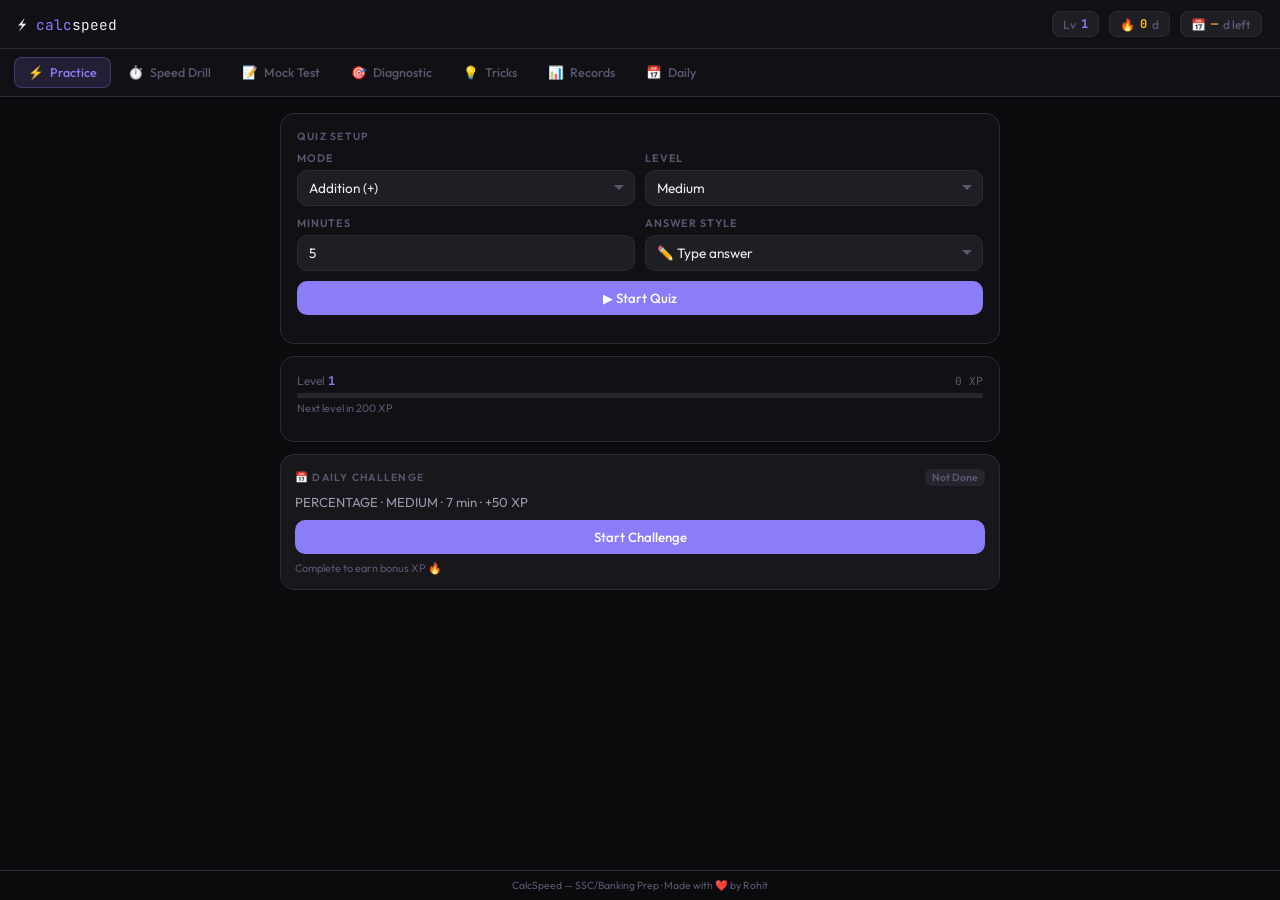
==== index.html @ 7d636f8b "Update print statement from 'Hello' to 'Goodbye'" ====
<!DOCTYPE html>
<html lang="en">
<head>
<meta charset="UTF-8"/>
<meta name="viewport" content="width=device-width, initial-scale=1.0"/>
<title>CalcSpeed — SSC/Banking Prep</title>
<link href="https://fonts.googleapis.com/css2?family=JetBrains+Mono:wght@400;600;700&family=Outfit:wght@300;400;500;600&display=swap" rel="stylesheet"/>
<style>
*,*::before,*::after{box-sizing:border-box;margin:0;padding:0}
:root{
  --bg:#0b0b0e;--s1:#111115;--s2:#17171c;--s3:#1e1e25;--s4:#26262f;
  --br:#2c2c38;--br2:#3a3a48;
  --t1:#eeedf5;--t2:#9a98ad;--t3:#5a5870;
  --accent:#8b7cf8;--accent-glow:rgba(139,124,248,0.15);
  --green:#34d399;--green-dim:rgba(52,211,153,0.12);
  --red:#f87171;--red-dim:rgba(248,113,113,0.12);
  --yellow:#fbbf24;--yellow-dim:rgba(251,191,36,0.12);
  --orange:#fb923c;--orange-dim:rgba(251,146,60,0.12);
  --blue:#60a5fa;--blue-dim:rgba(96,165,250,0.12);
  --r:14px;--r2:10px;
  --sans:'Outfit',sans-serif;--mono:'JetBrains Mono',monospace;
}
html,body{height:100%;overflow:hidden}
body{background:var(--bg);color:var(--t1);font-family:var(--sans);display:flex;flex-direction:column;font-size:14px}

/* ── TOPBAR ── */
.topbar{display:flex;align-items:center;justify-content:space-between;padding:11px 18px;background:var(--s1);border-bottom:1px solid var(--br);flex-shrink:0;gap:10px}
.logo{font-family:var(--mono);font-size:.9rem;white-space:nowrap}.logo em{color:var(--accent);font-style:normal}
.topbar-right{display:flex;align-items:center;gap:10px;flex-wrap:wrap}
.badge-pill{display:flex;align-items:center;gap:5px;background:var(--s3);border:1px solid var(--br);border-radius:8px;padding:4px 10px;font-size:.75rem;font-weight:500;color:var(--t3);white-space:nowrap}
.badge-pill b{font-family:var(--mono);color:var(--yellow)}
.level-pill b{color:var(--accent)}
.exam-pill{cursor:pointer}.exam-pill b{color:var(--orange)}

/* ── TABS ── */
.tabs{display:flex;gap:3px;padding:8px 14px;background:var(--s1);border-bottom:1px solid var(--br);flex-shrink:0;overflow-x:auto;scrollbar-width:none}
.tabs::-webkit-scrollbar{display:none}
.tab{display:flex;align-items:center;gap:6px;padding:7px 13px;border-radius:8px;font-size:.78rem;font-weight:500;cursor:pointer;border:1px solid transparent;background:transparent;color:var(--t3);transition:all .15s;font-family:var(--sans);white-space:nowrap;flex-shrink:0}
.tab:hover{background:var(--s3);color:var(--t2)}
.tab.active{background:var(--accent-glow);color:var(--accent);border-color:rgba(139,124,248,.3)}

/* ── PAGES ── */
.page{display:none;flex:1;overflow-y:auto;padding:16px}
.page.active{display:block}
.inner{max-width:720px;margin:0 auto}
.page::-webkit-scrollbar{width:3px}
.page::-webkit-scrollbar-thumb{background:var(--br);border-radius:99px}

/* ── CARDS / LAYOUT ── */
.card{background:var(--s1);border:1px solid var(--br);border-radius:var(--r);padding:16px;margin-bottom:12px}
.card-sm{background:var(--s2);border:1px solid var(--br);border-radius:var(--r2);padding:12px}
.g2{display:grid;grid-template-columns:1fr 1fr;gap:10px}
.g3{display:grid;grid-template-columns:1fr 1fr 1fr;gap:8px}
.g4{display:grid;grid-template-columns:repeat(4,1fr);gap:8px}
.gfull{grid-column:1/-1}
.slabel{font-size:.65rem;font-weight:600;letter-spacing:.12em;text-transform:uppercase;color:var(--t3);margin-bottom:8px}
.row-sb{display:flex;justify-content:space-between;align-items:center}
.div{height:1px;background:var(--br);margin:12px 0}

/* ── FIELDS ── */
.field label{display:block;font-size:.68rem;font-weight:600;letter-spacing:.08em;text-transform:uppercase;color:var(--t3);margin-bottom:5px}
.field select,.field input[type=number]{width:100%;background:var(--s3);border:1px solid var(--br);border-radius:var(--r2);color:var(--t1);font-family:var(--sans);font-size:.85rem;padding:8px 11px;outline:none;transition:border .15s;-webkit-appearance:none;appearance:none}
.field select{background-image:url("data:image/svg+xml,%3Csvg xmlns='http://www.w3.org/2000/svg' width='10' height='10' viewBox='0 0 10 10'%3E%3Cpath fill='%235a5870' d='M5 7L0 2h10z'/%3E%3C/svg%3E");background-repeat:no-repeat;background-position:right 10px center;padding-right:26px;cursor:pointer}
.field select:focus,.field input:focus{border-color:var(--accent)}
.extra{background:var(--s2);border:1px solid var(--br);border-radius:var(--r2);padding:12px;margin-bottom:12px;display:none}
.extra.show{display:block}
.extra-hint{font-size:.68rem;color:var(--t3);margin-top:6px;font-style:italic}

/* ── BUTTONS ── */
.btn{display:inline-flex;align-items:center;justify-content:center;gap:5px;padding:9px 16px;border-radius:var(--r2);border:none;font-family:var(--sans);font-size:.83rem;font-weight:500;cursor:pointer;transition:all .15s}
.btn:active{transform:scale(.97)}
.btn-accent{background:var(--accent);color:#fff}.btn-accent:hover{background:#9d8ffb}
.btn-accent:disabled{background:var(--s4);color:var(--t3);cursor:not-allowed;transform:none}
.btn-outline{background:transparent;border:1px solid var(--br);color:var(--t3)}.btn-outline:hover{border-color:var(--br2);color:var(--t2)}
.btn-outline:disabled{opacity:.35;cursor:not-allowed;transform:none}
.btn-red{background:var(--red-dim);border:1px solid rgba(248,113,113,.25);color:var(--red)}.btn-red:hover{background:rgba(248,113,113,.22)}
.btn-red:disabled{opacity:.35;cursor:not-allowed;transform:none}
.btn-green{background:var(--green-dim);border:1px solid rgba(52,211,153,.25);color:var(--green)}
.btn-yellow{background:var(--yellow-dim);border:1px solid rgba(251,191,36,.25);color:var(--yellow)}
.strip{display:flex;gap:8px;margin-bottom:12px}
.strip .btn-accent{flex:1}

/* ── CHIPS ── */
.chips3{display:grid;grid-template-columns:repeat(3,1fr);gap:8px;margin-bottom:12px}
.chip{background:var(--s2);border:1px solid var(--br);border-radius:var(--r2);padding:9px 8px;text-align:center}
.chip-lbl{font-size:.6rem;text-transform:uppercase;letter-spacing:.1em;color:var(--t3);margin-bottom:2px}
.chip-val{font-family:var(--mono);font-size:1rem;font-weight:600}
#timeLeft,#sdTimeLeft,#mockTimeLeft{color:var(--accent)}
#scoreVal,#sdScore,#mockScore{color:var(--green)}
#wrongVal,#sdWrong,#mockWrong{color:var(--red)}

/* ── QUESTION AREA ── */
.q-area{background:var(--s2);border:1px solid var(--br);border-radius:var(--r);padding:18px;margin-bottom:12px;transition:border-color .3s}
.q-area.live{border-color:rgba(139,124,248,.4)}
.q-area.live-speed{border-color:rgba(251,191,36,.4)}
.q-area.live-mock{border-color:rgba(96,165,250,.4)}
.q-text{font-family:var(--mono);font-size:1.65rem;font-weight:700;text-align:center;color:var(--t1);margin-bottom:14px;min-height:2.2rem;line-height:1.2}
.fill-row{display:flex;gap:8px}
.fill-row input{flex:1;background:var(--s1);border:1px solid var(--br);border-radius:var(--r2);color:var(--t1);font-family:var(--mono);font-size:.95rem;padding:9px 13px;outline:none;transition:border .15s}
.fill-row input:focus{border-color:var(--accent)}
.fill-row input:disabled{opacity:.35}
.mcq-grid{display:grid;grid-template-columns:1fr 1fr;gap:8px}
.mcq-opt{padding:12px;border-radius:var(--r2);border:1px solid var(--br);background:var(--s1);color:var(--t1);font-family:var(--mono);font-size:.95rem;font-weight:600;cursor:pointer;transition:all .18s;text-align:center;width:100%}
.mcq-opt:hover:not(:disabled){border-color:var(--accent);background:var(--accent-glow);color:var(--accent)}
.mcq-opt.correct{background:var(--green-dim)!important;border-color:var(--green)!important;color:var(--green)!important;pointer-events:none}
.mcq-opt.wrong{background:var(--red-dim)!important;border-color:var(--red)!important;color:var(--red)!important;pointer-events:none}
.mcq-opt.show-correct{background:var(--green-dim)!important;border-color:var(--green)!important;color:var(--green)!important;pointer-events:none}
.mcq-opt:disabled{pointer-events:none;opacity:.45}
.skip-row{display:flex;justify-content:flex-end;margin-top:8px}
.msg{margin-top:8px;font-size:.82rem;font-weight:500;text-align:center;min-height:1.1rem}
.msg-g{color:var(--green)}.msg-r{color:var(--red)}.msg-y{color:var(--yellow)}

/* ── PER-Q TIMER BAR ── */
.qtimer-wrap{margin-bottom:10px}
.qtimer-bar-bg{height:4px;background:var(--s4);border-radius:99px;overflow:hidden}
.qtimer-bar-fill{height:100%;border-radius:99px;transition:width linear,background .5s}
.qtimer-label{font-size:.68rem;color:var(--t3);text-align:right;margin-top:3px;font-family:var(--mono)}

/* ── BARS ── */
.bar-sec{margin-bottom:10px}
.bar-top{display:flex;justify-content:space-between;align-items:baseline;margin-bottom:4px}
.bar-left{font-size:.75rem;color:var(--t3)}.bar-left b{color:var(--accent);font-family:var(--mono)}
.bar-right{font-family:var(--mono);font-size:.7rem;color:var(--t3)}
.bar-bg{height:5px;background:var(--s4);border-radius:99px;overflow:hidden}
.bar-fill{height:100%;border-radius:99px;transition:width .4s ease}
.xp-bar{background:var(--accent)}
.combo-bar{background:linear-gradient(90deg,var(--yellow),#f97316)}
.bar-hint{font-size:.68rem;color:var(--t3);margin-top:3px}

/* ── DAILY MINI ── */
.daily-wrap{background:var(--s2);border:1px solid var(--br);border-radius:var(--r);padding:14px}
.d-badge{font-size:.65rem;font-weight:600;padding:2px 7px;border-radius:6px;background:var(--s4);color:var(--t3)}
.d-badge.done{background:var(--green-dim);color:var(--green)}
.d-hint{font-size:.68rem;color:var(--t3);margin-top:7px}

/* ── RECORDS ── */
.rec-grid{display:grid;grid-template-columns:1fr 1fr;gap:9px}
.rec-box{background:var(--s2);border:1px solid var(--br);border-radius:var(--r);padding:12px}
.rec-title{font-size:.65rem;font-weight:600;text-transform:uppercase;letter-spacing:.1em;color:var(--t3);margin-bottom:7px}
.rec-val{font-size:.75rem;color:var(--t2);line-height:1.8}
.rec-val b{color:var(--yellow);font-family:var(--mono);font-size:.7rem}
.rec-val .na{color:var(--t3);font-style:italic}
.motive-box{grid-column:1/-1;background:var(--accent-glow);border:1px solid rgba(139,124,248,.2);border-radius:var(--r);padding:14px}
.motive-txt{font-size:.85rem;color:var(--accent);font-weight:500}

/* ── DIAGNOSTIC ── */
.diag-intro{text-align:center;padding:20px 0}
.diag-big{font-size:2.5rem;margin-bottom:8px}
.diag-title{font-size:1.1rem;font-weight:600;color:var(--t1);margin-bottom:6px}
.diag-sub{font-size:.83rem;color:var(--t2);line-height:1.6;margin-bottom:18px}
.diag-progress{display:flex;align-items:center;gap:10px;margin-bottom:12px}
.diag-prog-bar{flex:1;height:6px;background:var(--s4);border-radius:99px;overflow:hidden}
.diag-prog-fill{height:100%;background:var(--blue);border-radius:99px;transition:width .4s ease}
.diag-prog-txt{font-size:.72rem;font-family:var(--mono);color:var(--t3);white-space:nowrap}
.level-result{text-align:center;padding:16px 0}
.level-badge-big{font-size:3rem;margin-bottom:8px}
.level-name{font-size:1.3rem;font-weight:700;color:var(--t1);margin-bottom:4px}
.level-desc{font-size:.83rem;color:var(--t2);line-height:1.6;margin-bottom:16px}
.topic-scores{display:grid;grid-template-columns:1fr 1fr;gap:8px;margin-bottom:14px}
.topic-score-box{background:var(--s2);border:1px solid var(--br);border-radius:var(--r2);padding:10px}
.ts-name{font-size:.7rem;color:var(--t3);margin-bottom:4px}
.ts-bar{height:5px;background:var(--s4);border-radius:99px;overflow:hidden;margin-bottom:3px}
.ts-fill{height:100%;border-radius:99px}
.ts-val{font-size:.68rem;font-family:var(--mono);color:var(--t2)}

/* ── MOCK TEST ── */
.mock-q-num{font-size:.68rem;color:var(--t3);text-align:center;margin-bottom:10px;font-family:var(--mono)}
.neg-badge{display:inline-flex;align-items:center;gap:4px;background:var(--red-dim);border:1px solid rgba(248,113,113,.2);border-radius:6px;padding:3px 8px;font-size:.68rem;color:var(--red);font-weight:600}
.mock-result-grid{display:grid;grid-template-columns:repeat(3,1fr);gap:8px;margin-bottom:12px}
.mock-stat{background:var(--s2);border:1px solid var(--br);border-radius:var(--r2);padding:10px;text-align:center}
.mock-stat-lbl{font-size:.62rem;text-transform:uppercase;letter-spacing:.08em;color:var(--t3);margin-bottom:3px}
.mock-stat-val{font-family:var(--mono);font-size:1.1rem;font-weight:700}

/* ── SPEED DRILL ── */
.sd-timer-ring{display:flex;align-items:center;justify-content:center;margin-bottom:10px}
.sd-ring-wrap{position:relative;width:70px;height:70px}
.sd-ring-wrap svg{position:absolute;top:0;left:0;transform:rotate(-90deg)}
.sd-ring-num{position:absolute;top:50%;left:50%;transform:translate(-50%,-50%);font-family:var(--mono);font-size:1.3rem;font-weight:700;color:var(--yellow)}
.sd-avg{font-size:.72rem;color:var(--t3);text-align:center;margin-bottom:10px;font-family:var(--mono)}

/* ── TRICKS LIBRARY ── */
.tricks-cats{display:flex;gap:6px;flex-wrap:wrap;margin-bottom:14px}
.trick-cat-btn{padding:5px 12px;border-radius:8px;border:1px solid var(--br);background:var(--s2);color:var(--t3);font-size:.75rem;cursor:pointer;transition:all .15s}
.trick-cat-btn.active{background:var(--accent-glow);color:var(--accent);border-color:rgba(139,124,248,.3)}
.trick-card{background:var(--s2);border:1px solid var(--br);border-radius:var(--r);padding:14px;margin-bottom:10px}
.trick-title{font-size:.88rem;font-weight:600;color:var(--t1);margin-bottom:4px}
.trick-formula{font-family:var(--mono);font-size:.82rem;color:var(--accent);background:var(--s3);border-radius:6px;padding:6px 10px;margin:8px 0}
.trick-example{font-size:.78rem;color:var(--t2);line-height:1.6;margin-bottom:8px}
.trick-tag{font-size:.62rem;font-weight:600;text-transform:uppercase;padding:2px 6px;border-radius:4px;background:var(--yellow-dim);color:var(--yellow);display:inline-block;margin-bottom:6px}

/* ── HEATMAP ── */
.heatmap-grid{display:grid;grid-template-columns:repeat(4,1fr);gap:6px;margin-bottom:12px}
.hmap-cell{background:var(--s2);border:1px solid var(--br);border-radius:8px;padding:10px 8px;text-align:center;cursor:pointer;transition:all .15s}
.hmap-cell:hover{border-color:var(--br2)}
.hmap-name{font-size:.68rem;color:var(--t3);margin-bottom:4px}
.hmap-pct{font-family:var(--mono);font-size:.95rem;font-weight:700}
.hmap-bar{height:3px;border-radius:99px;margin-top:5px}

/* ── DAILY PAGE ── */
.daily-hero{text-align:center;padding:20px 0 14px}
.daily-hero-emoji{font-size:2.5rem;margin-bottom:6px}
.d-pills{display:flex;flex-wrap:wrap;gap:8px;justify-content:center;margin-bottom:14px}
.d-pill{background:var(--s3);border:1px solid var(--br);border-radius:8px;padding:5px 12px;font-size:.8rem;font-family:var(--mono);color:var(--t2)}

/* ── TARGET / COUNTDOWN ── */
.target-card{background:linear-gradient(135deg,rgba(139,124,248,.12),rgba(251,146,60,.08));border:1px solid rgba(139,124,248,.25);border-radius:var(--r);padding:16px;margin-bottom:12px}
.target-days{font-family:var(--mono);font-size:2.2rem;font-weight:700;color:var(--accent);line-height:1}
.target-sub{font-size:.75rem;color:var(--t2);margin-top:4px}
.target-progress-row{display:grid;grid-template-columns:1fr 1fr 1fr;gap:8px;margin-top:12px}
.tprog-box{background:rgba(0,0,0,.2);border-radius:8px;padding:8px;text-align:center}
.tprog-val{font-family:var(--mono);font-size:.95rem;font-weight:600;color:var(--t1)}
.tprog-lbl{font-size:.62rem;color:var(--t3);margin-top:2px}

/* ── RESULT ── */
.result-card{background:var(--s1);border:1px solid var(--br);border-radius:var(--r);padding:24px;margin-bottom:12px;text-align:center}
.result-emoji{font-size:2.2rem;margin-bottom:8px}
.result-score-big{font-family:var(--mono);font-size:1.4rem;color:var(--t1);margin-bottom:5px}
.result-sub-txt{font-size:.8rem;color:var(--t2)}

/* ── BADGES ── */
.badges-grid{display:grid;grid-template-columns:repeat(4,1fr);gap:8px;margin-bottom:12px}
.badge-box{background:var(--s2);border:1px solid var(--br);border-radius:var(--r2);padding:12px 8px;text-align:center}
.badge-icon{font-size:1.5rem;margin-bottom:5px}
.badge-name{font-size:.65rem;font-weight:600;color:var(--t2);margin-bottom:2px}
.badge-cond{font-size:.6rem;color:var(--t3);line-height:1.4}
.badge-box.earned{border-color:rgba(251,191,36,.4);background:var(--yellow-dim)}
.badge-box.earned .badge-name{color:var(--yellow)}

/* ── MISC ── */
.foot{text-align:center;font-size:.65rem;color:var(--t3);padding:8px;border-top:1px solid var(--br);flex-shrink:0}
@media(max-width:600px){
  .topbar{padding:8px 12px}.tabs{padding:6px 10px}
  .page{padding:12px}.g2{grid-template-columns:1fr}.g3{grid-template-columns:1fr 1fr}
  .g4{grid-template-columns:1fr 1fr}.q-text{font-size:1.3rem}
  .rec-grid{grid-template-columns:1fr}.heatmap-grid{grid-template-columns:repeat(2,1fr)}
  .badges-grid{grid-template-columns:repeat(3,1fr)}.mock-result-grid{grid-template-columns:1fr 1fr}
  .topic-scores{grid-template-columns:1fr}.target-progress-row{grid-template-columns:1fr 1fr}
  .tab .tab-txt{display:none}
}
@media(max-width:360px){.mcq-grid{grid-template-columns:1fr}}
</style>
</head>
<body>

<!-- TOPBAR -->
<header class="topbar">
  <div class="logo">⚡ <em>calc</em>speed</div>
  <div class="topbar-right">
    <div class="badge-pill level-pill">Lv <b id="topLevel">1</b></div>
    <div class="badge-pill">🔥 <b id="streakCount">0</b>d</div>
    <div class="badge-pill exam-pill" id="examCountdownPill" title="Days to exam">📅 <b id="daysLeft">—</b>d left</div>
  </div>
</header>

<!-- TABS -->
<nav class="tabs">
  <button class="tab active" data-page="practice"><span>⚡</span><span class="tab-txt">Practice</span></button>
  <button class="tab" data-page="speed"><span>⏱️</span><span class="tab-txt">Speed Drill</span></button>
  <button class="tab" data-page="mock"><span>📝</span><span class="tab-txt">Mock Test</span></button>
  <button class="tab" data-page="diag"><span>🎯</span><span class="tab-txt">Diagnostic</span></button>
  <button class="tab" data-page="tricks"><span>💡</span><span class="tab-txt">Tricks</span></button>
  <button class="tab" data-page="records"><span>📊</span><span class="tab-txt">Records</span></button>
  <button class="tab" data-page="daily"><span>📅</span><span class="tab-txt">Daily</span></button>
</nav>

<!-- ════════════════════════════════════
     PAGE: PRACTICE
════════════════════════════════════ -->
<div class="page active" id="page-practice">
<div class="inner">

  <div id="practiceSetup">
    <div class="card">
      <p class="slabel">Quiz Setup</p>
      <div class="g2" style="margin-bottom:10px">
        <div class="field"><label>Mode</label>
          <select id="modeSelect">
            <option value="addition">Addition (+)</option>
            <option value="subtraction">Subtraction (−)</option>
            <option value="multiplication">Multiplication (×)</option>
            <option value="division">Division (÷)</option>
            <option value="table">Table Practice</option>
            <option value="square">Squares (n²)</option>
            <option value="cube">Cubes (n³)</option>
            <option value="percentage">Percentage (%)</option>
            <option value="simplification">Simplification</option>
            <option value="mixed">Mixed 🔥</option>
          </select>
        </div>
        <div class="field"><label>Level</label>
          <select id="levelSelect">
            <option value="easy">Easy</option>
            <option value="medium" selected>Medium</option>
            <option value="hard">Hard</option>
          </select>
        </div>
        <div class="field"><label>Minutes</label><input id="minutesInput" type="number" min="1" max="60" value="5"/></div>
        <div class="field"><label>Answer Style</label>
          <select id="answerModeSelect">
            <option value="fill">✏️ Type answer</option>
            <option value="mcq">🔘 Choose option</option>
          </select>
        </div>
      </div>
      <div id="tableSettings" class="extra">
        <p class="slabel">Table Settings</p>
        <div class="g3">
          <div class="field"><label>Table No.</label><input id="tableNumber" type="number" min="1" max="200" value="11"/></div>
          <div class="field"><label>From</label><input id="tableFrom" type="number" min="1" max="100" value="1"/></div>
          <div class="field"><label>To</label><input id="tableTo" type="number" min="1" max="200" value="20"/></div>
        </div>
      </div>
      <div id="powerSettings" class="extra">
        <p class="slabel">Range Settings</p>
        <div class="g2">
          <div class="field"><label>From</label><input id="powerFrom" type="number" min="1" max="500" value="1"/></div>
          <div class="field"><label>To</label><input id="powerTo" type="number" min="1" max="500" value="30"/></div>
        </div>
      </div>
      <div class="strip"><button id="startBtn" class="btn btn-accent">▶ Start Quiz</button></div>
    </div>
    <div class="card">
      <div class="bar-sec">
        <div class="bar-top"><div class="bar-left">Level <b id="idleLv">1</b></div><div class="bar-right"><span id="idleXp">0</span> XP</div></div>
        <div class="bar-bg"><div id="idleXpFill" class="bar-fill xp-bar" style="width:0%"></div></div>
        <div class="bar-hint" id="idleXpHint">Next level in 200 XP</div>
      </div>
    </div>
    <div class="daily-wrap">
      <div class="row-sb" style="margin-bottom:8px">
        <span class="slabel" style="margin:0">📅 Daily Challenge</span>
        <div class="d-badge" id="dBadge">Not Done</div>
      </div>
      <div style="font-size:.82rem;color:var(--t2);margin-bottom:10px" id="dText">Loading...</div>
      <button id="startDailyBtn" class="btn btn-accent" style="width:100%">Start Challenge</button>
      <div class="d-hint" id="dHint">Complete to earn bonus XP 🔥</div>
    </div>
  </div>

  <div id="practiceQuiz" style="display:none">
    <div class="chips3">
      <div class="chip"><div class="chip-lbl">Time</div><div class="chip-val" id="timeLeft">00:00</div></div>
      <div class="chip"><div class="chip-lbl">Score</div><div class="chip-val" id="scoreVal">0</div></div>
      <div class="chip"><div class="chip-lbl">Wrong</div><div class="chip-val" id="wrongVal">0</div></div>
    </div>
    <div class="q-area live" id="pQArea">
      <div class="q-text" id="questionText">—</div>
      <div id="pFillMode"><div class="fill-row"><input id="answerInput" type="number" placeholder="Type answer…"/><button id="submitBtn" class="btn btn-accent">Submit</button><button id="skipBtn" class="btn btn-outline">Skip</button></div></div>
      <div id="pMcqMode" style="display:none"><div class="mcq-grid" id="pMcqGrid"></div><div class="skip-row"><button id="skipMcqBtn" class="btn btn-outline">Skip</button></div></div>
      <div class="msg" id="pMsg"></div>
    </div>
    <div class="strip"><button id="endBtn" class="btn btn-red" style="flex:1">■ End Quiz</button></div>
    <div class="card">
      <div class="bar-sec">
        <div class="bar-top"><div class="bar-left">Level <b id="qLv">1</b></div><div class="bar-right"><span id="qXp">0</span> XP</div></div>
        <div class="bar-bg"><div id="qXpFill" class="bar-fill xp-bar" style="width:0%"></div></div>
        <div class="bar-hint" id="qXpHint">Next level in 200 XP</div>
      </div>
      <div class="div"></div>
      <div class="bar-sec" style="margin:0">
        <div class="bar-top"><div class="bar-left">🔥 Combo</div><div class="bar-right"><span id="comboVal">0</span>x</div></div>
        <div class="bar-bg"><div id="comboFill" class="bar-fill combo-bar" style="width:0%"></div></div>
        <div class="bar-hint" id="comboHint">Get 3 correct to boost XP!</div>
      </div>
    </div>
  </div>

  <div id="practiceResult" style="display:none">
    <div class="result-card">
      <div class="result-emoji" id="pResEmoji">✅</div>
      <div class="result-score-big" id="pResScore">—</div>
      <div class="result-sub-txt" id="pResSub">—</div>
      <button id="pBackBtn" class="btn btn-accent" style="margin-top:16px;width:100%">← Back to Setup</button>
    </div>
    <div class="card">
      <div class="bar-sec" style="margin:0">
        <div class="bar-top"><div class="bar-left">Level <b id="resLv">1</b></div><div class="bar-right"><span id="resXp">0</span> XP</div></div>
        <div class="bar-bg"><div id="resXpFill" class="bar-fill xp-bar" style="width:0%"></div></div>
        <div class="bar-hint" id="resXpHint">—</div>
      </div>
    </div>
  </div>
</div>
</div>

<!-- ════════════════════════════════════
     PAGE: SPEED DRILL
════════════════════════════════════ -->
<div class="page" id="page-speed">
<div class="inner">
  <div id="sdSetup">
    <div class="card">
      <p class="slabel">Speed Drill Setup</p>
      <p style="font-size:.8rem;color:var(--t2);margin-bottom:12px;line-height:1.6">Each question has a countdown timer. If time runs out — marked wrong. Train your brain to answer fast! 🧠⚡</p>
      <div class="g2" style="margin-bottom:10px">
        <div class="field"><label>Mode</label>
          <select id="sdMode">
            <option value="multiplication">Multiplication (×)</option>
            <option value="addition">Addition (+)</option>
            <option value="division">Division (÷)</option>
            <option value="table">Table Practice</option>
            <option value="percentage">Percentage (%)</option>
            <option value="mixed">Mixed 🔥</option>
          </select>
        </div>
        <div class="field"><label>Level</label>
          <select id="sdLevel"><option value="easy">Easy</option><option value="medium" selected>Medium</option><option value="hard">Hard</option></select>
        </div>
        <div class="field"><label>Seconds per Q</label>
          <select id="sdTimerSec">
            <option value="5">5 seconds (hard)</option>
            <option value="8">8 seconds</option>
            <option value="10" selected>10 seconds</option>
            <option value="15">15 seconds (easy)</option>
          </select>
        </div>
        <div class="field"><label>Total Questions</label>
          <select id="sdTotal">
            <option value="10">10 questions</option>
            <option value="20" selected>20 questions</option>
            <option value="30">30 questions</option>
            <option value="50">50 questions</option>
          </select>
        </div>
      </div>
      <div class="strip"><button id="sdStartBtn" class="btn btn-yellow" style="flex:1">⚡ Start Speed Drill</button></div>
    </div>
    <div class="card-sm" style="margin-bottom:12px">
      <p class="slabel">Your best times</p>
      <div id="sdBestTimes" style="font-size:.78rem;color:var(--t2);line-height:2">No drill completed yet.</div>
    </div>
  </div>

  <div id="sdQuiz" style="display:none">
    <div class="chips3">
      <div class="chip"><div class="chip-lbl">Question</div><div class="chip-val" id="sdQNum">1/20</div></div>
      <div class="chip"><div class="chip-lbl">Score</div><div class="chip-val" id="sdScore">0</div></div>
      <div class="chip"><div class="chip-lbl">Wrong</div><div class="chip-val" id="sdWrong">0</div></div>
    </div>
    <div class="qtimer-wrap">
      <div class="qtimer-bar-bg"><div id="sdTimerFill" class="qtimer-bar-fill" style="width:100%;background:var(--green)"></div></div>
      <div class="qtimer-label"><span id="sdTimerNum">10</span>s remaining</div>
    </div>
    <div class="q-area live-speed">
      <div class="q-text" id="sdQText">—</div>
      <div class="sd-avg">Avg time this session: <span id="sdAvgTime">—</span></div>
      <div class="fill-row">
        <input id="sdAnswerInput" type="number" placeholder="Type answer fast!"/>
        <button id="sdSubmitBtn" class="btn btn-yellow">Submit</button>
      </div>
      <div class="msg" id="sdMsg"></div>
    </div>
    <div class="strip"><button id="sdEndBtn" class="btn btn-red" style="flex:1">■ End Drill</button></div>
  </div>

  <div id="sdResult" style="display:none">
    <div class="result-card">
      <div class="result-emoji">⚡</div>
      <div class="result-score-big" id="sdResScore">—</div>
      <div class="result-sub-txt" id="sdResSub">—</div>
      <div style="margin-top:10px;font-family:var(--mono);font-size:.85rem;color:var(--yellow)" id="sdResAvg">—</div>
      <button id="sdBackBtn" class="btn btn-accent" style="margin-top:16px;width:100%">← Back to Setup</button>
    </div>
  </div>
</div>
</div>

<!-- ════════════════════════════════════
     PAGE: MOCK TEST
════════════════════════════════════ -->
<div class="page" id="page-mock">
<div class="inner">
  <div id="mockSetup">
    <div class="card">
      <p class="slabel">Mock Test — SSC / IBPS Pattern</p>
      <p style="font-size:.8rem;color:var(--t2);margin-bottom:12px;line-height:1.6">Timed test with optional negative marking. Exam-pattern questions from all topics.</p>
      <div class="g2" style="margin-bottom:10px">
        <div class="field"><label>Total Questions</label>
          <select id="mockTotal"><option value="10">10 Q (quick)</option><option value="25" selected>25 Q (standard)</option><option value="50">50 Q (full)</option></select>
        </div>
        <div class="field"><label>Time Limit</label>
          <select id="mockTime"><option value="10">10 min</option><option value="20" selected>20 min</option><option value="30">30 min</option><option value="45">45 min</option></select>
        </div>
        <div class="field"><label>Level</label>
          <select id="mockLevel"><option value="easy">Easy</option><option value="medium" selected>Medium</option><option value="hard">Hard</option></select>
        </div>
        <div class="field"><label>Negative Marking</label>
          <select id="mockNeg"><option value="0">None</option><option value="0.25">−0.25</option><option value="0.5" selected>−0.5</option><option value="1">−1</option></select>
        </div>
      </div>
      <div class="strip"><button id="mockStartBtn" class="btn btn-accent" style="background:var(--blue);flex:1">📝 Start Mock Test</button></div>
    </div>
    <div class="card-sm">
      <p class="slabel">Previous mock results</p>
      <div id="mockHistory" style="font-size:.78rem;color:var(--t2);line-height:2">No mocks completed yet.</div>
    </div>
  </div>

  <div id="mockQuiz" style="display:none">
    <div class="chips3">
      <div class="chip"><div class="chip-lbl">Time Left</div><div class="chip-val" id="mockTimeLeft">20:00</div></div>
      <div class="chip"><div class="chip-lbl">Score</div><div class="chip-val" id="mockScore">0</div></div>
      <div class="chip"><div class="chip-lbl">Wrong</div><div class="chip-val" id="mockWrong">0</div></div>
    </div>
    <div class="row-sb" style="margin-bottom:10px">
      <div class="mock-q-num" style="margin:0" id="mockQNum">Question 1 of 25</div>
      <div class="neg-badge" id="mockNegBadge">−0.5 per wrong</div>
    </div>
    <div class="q-area live-mock">
      <div class="q-text" id="mockQText">—</div>
      <div class="mcq-grid" id="mockMcqGrid"></div>
      <div class="msg" id="mockMsg"></div>
    </div>
    <div class="strip">
      <button id="mockSkipBtn" class="btn btn-outline">Skip</button>
      <button id="mockSubmitBtn" class="btn btn-accent" style="flex:1;background:var(--blue)">Next →</button>
    </div>
    <div style="font-size:.72rem;color:var(--t3);text-align:center">Answered: <span id="mockAnswered">0</span> / <span id="mockTotalDisp">25</span> · Skipped: <span id="mockSkipped">0</span></div>
  </div>

  <div id="mockResult" style="display:none">
    <div class="result-card">
      <div class="result-emoji" id="mockResEmoji">📝</div>
      <div class="result-score-big" id="mockResScore">—</div>
      <div class="result-sub-txt" id="mockResSub">—</div>
    </div>
    <div class="mock-result-grid" id="mockResGrid"></div>
    <button id="mockBackBtn" class="btn btn-accent" style="width:100%">← New Mock Test</button>
  </div>
</div>
</div>

<!-- ════════════════════════════════════
     PAGE: DIAGNOSTIC
════════════════════════════════════ -->
<div class="page" id="page-diag">
<div class="inner">
  <div id="diagIntro">
    <div class="card">
      <div class="diag-intro">
        <div class="diag-big">🎯</div>
        <div class="diag-title">Diagnostic Test</div>
        <div class="diag-sub">20 questions across all topics. We'll detect your weak areas and set your level automatically. Takes about 5 minutes.</div>
        <button id="diagStartBtn" class="btn btn-accent" style="width:100%">Start Diagnostic Test</button>
      </div>
    </div>
    <div class="card-sm" id="diagPrevResult" style="display:none">
      <p class="slabel">Last diagnostic result</p>
      <div id="diagPrevContent" style="font-size:.8rem;color:var(--t2);line-height:1.8"></div>
    </div>
  </div>

  <div id="diagQuiz" style="display:none">
    <div class="diag-progress">
      <div class="diag-prog-bar"><div id="diagProgFill" class="diag-prog-fill" style="width:0%"></div></div>
      <div class="diag-prog-txt"><span id="diagQNum">1</span>/20</div>
    </div>
    <div class="q-area" style="border-color:rgba(96,165,250,.3)">
      <div style="font-size:.65rem;color:var(--blue);text-align:center;margin-bottom:8px;font-weight:600;text-transform:uppercase;letter-spacing:.1em" id="diagTopicLbl">Topic</div>
      <div class="q-text" id="diagQText">—</div>
      <div class="mcq-grid" id="diagMcqGrid"></div>
      <div class="msg" id="diagMsg"></div>
    </div>
  </div>

  <div id="diagResult" style="display:none">
    <div class="card">
      <div class="level-result">
        <div class="level-badge-big" id="diagLevelEmoji">🥈</div>
        <div class="level-name" id="diagLevelName">Intermediate</div>
        <div class="level-desc" id="diagLevelDesc">Good base! Focus on speed and accuracy in weak areas.</div>
      </div>
      <div class="topic-scores" id="diagTopicScores"></div>
      <div class="div"></div>
      <p class="slabel">Weak areas to focus on</p>
      <div id="diagWeakList" style="font-size:.8rem;color:var(--red);line-height:2"></div>
      <button id="diagRetakeBtn" class="btn btn-outline" style="width:100%;margin-top:12px">Retake Diagnostic</button>
    </div>
  </div>
</div>
</div>

<!-- ════════════════════════════════════
     PAGE: TRICKS LIBRARY
════════════════════════════════════ -->
<div class="page" id="page-tricks">
<div class="inner">
  <div class="card" style="padding-bottom:10px">
    <p class="slabel">Shortcut Library — SSC/Banking</p>
    <div class="tricks-cats" id="tricksCats"></div>
  </div>
  <div id="tricksContent"></div>
</div>
</div>

<!-- ════════════════════════════════════
     PAGE: RECORDS
════════════════════════════════════ -->
<div class="page" id="page-records">
<div class="inner">
  <!-- TARGET TRACKER -->
  <div class="target-card">
    <div class="row-sb" style="margin-bottom:10px">
      <div>
        <div class="target-days" id="targetDays">—</div>
        <div class="target-sub" id="targetSub">Set your exam date below</div>
      </div>
      <div style="text-align:right">
        <div style="font-size:.68rem;color:var(--t3);margin-bottom:4px">Exam Date</div>
        <input type="date" id="examDateInput" style="background:rgba(0,0,0,.3);border:1px solid var(--br);border-radius:6px;color:var(--t1);font-size:.75rem;padding:4px 8px;outline:none"/>
      </div>
    </div>
    <div class="target-progress-row">
      <div class="tprog-box"><div class="tprog-val" id="tpTotalQ">0</div><div class="tprog-lbl">Total Qs</div></div>
      <div class="tprog-box"><div class="tprog-val" id="tpAvgAcc">—</div><div class="tprog-lbl">Avg Accuracy</div></div>
      <div class="tprog-box"><div class="tprog-val" id="tpBestSpeed">—</div><div class="tprog-lbl">Best Speed</div></div>
    </div>
  </div>

  <!-- WEAKNESS HEATMAP -->
  <div class="card">
    <div class="row-sb" style="margin-bottom:10px">
      <p class="slabel" style="margin:0">Weakness Heatmap</p>
      <span style="font-size:.68rem;color:var(--t3)">tap to drill</span>
    </div>
    <div class="heatmap-grid" id="heatmapGrid"></div>
    <div style="display:flex;gap:12px;font-size:.65rem;color:var(--t3)">
      <span>🔴 &lt;50% weak</span><span>🟡 50-75%</span><span>🟢 75%+ strong</span>
    </div>
  </div>

  <!-- RECORDS PER MODE -->
  <div class="row-sb" style="margin-bottom:10px">
    <p class="slabel" style="margin:0">Mode Records</p>
    <button id="clearDataBtn" class="btn btn-outline" style="padding:5px 12px;font-size:.75rem">🗑 Clear All</button>
  </div>
  <div class="rec-grid" id="recordGrid"></div>
  <div class="motive-box" style="margin-bottom:12px"><div class="motive-txt" id="streakMsg">Start today bhai 💪 Streak bana!</div></div>

  <!-- BADGES -->
  <p class="slabel">Achievements</p>
  <div class="badges-grid" id="badgesGrid"></div>
</div>
</div>

<!-- ════════════════════════════════════
     PAGE: DAILY
════════════════════════════════════ -->
<div class="page" id="page-daily">
<div class="inner">
  <div class="card">
    <div class="daily-hero">
      <div class="daily-hero-emoji" id="dPageEmoji">📅</div>
      <p style="font-size:.68rem;text-transform:uppercase;letter-spacing:.12em;color:var(--t3);margin-bottom:10px">Today's Challenge</p>
      <div class="d-pills" id="dPagePills">—</div>
      <p style="font-size:.82rem;color:var(--t2);margin-bottom:14px">Bonus: <b style="color:var(--yellow);font-family:var(--mono)">+50 XP</b></p>
      <button id="startDailyBtn2" class="btn btn-accent" style="width:100%">Start Challenge</button>
      <p class="d-hint" style="text-align:center;margin-top:10px" id="dPageHint">Complete it to get bonus XP 🔥</p>
    </div>
  </div>
  <div class="card">
    <p class="slabel">Trick of the Day 💡</p>
    <div id="trickOfDay"></div>
  </div>
  <div class="card">
    <p class="slabel">How it works</p>
    <p style="font-size:.82rem;color:var(--t2);line-height:1.75">Every day a fresh challenge is generated — a specific mode, level, and duration. Finish it to earn <b style="color:var(--yellow)">+50 bonus XP</b>. Resets at midnight. Come back daily to keep your streak alive 🔥</p>
  </div>
</div>
</div>

<footer class="foot">CalcSpeed — SSC/Banking Prep · Made with ❤️ by Rohit</footer>

<script>
/* ══════════════════════════════════════════
   UTILS
══════════════════════════════════════════ */
const pad=n=>n.toString().padStart(2,"0");
const randInt=(min,max)=>Math.floor(Math.random()*(max-min+1))+min;
const todayStr=()=>{const d=new Date();return`${d.getFullYear()}-${pad(d.getMonth()+1)}-${pad(d.getDate())}`};
const ydayStr=()=>{const d=new Date();d.setDate(d.getDate()-1);return`${d.getFullYear()}-${pad(d.getMonth()+1)}-${pad(d.getDate())}`};
const $=id=>document.getElementById(id);

/* ══════════════════════════════════════════
   STORAGE
══════════════════════════════════════════ */
const KEY="calcspeed_v1";
function defaultData(){
  return{streak:0,lastPracticeDate:null,xp:0,level:1,examDate:null,
    modeStreaks:{addition:{streak:0,lastDate:null},subtraction:{streak:0,lastDate:null},multiplication:{streak:0,lastDate:null},division:{streak:0,lastDate:null},table:{streak:0,lastDate:null},mixed:{streak:0,lastDate:null},square:{streak:0,lastDate:null},cube:{streak:0,lastDate:null},percentage:{streak:0,lastDate:null},simplification:{streak:0,lastDate:null}},
    daily:{date:null,completed:false,challenge:null},
    diagResult:null,
    badges:[],
    addition:{sessions:[]},subtraction:{sessions:[]},multiplication:{sessions:[]},division:{sessions:[]},
    table:{sessions:[]},mixed:{sessions:[]},square:{sessions:[]},cube:{sessions:[]},
    percentage:{sessions:[]},simplification:{sessions:[]},mock:{sessions:[]},speed:{sessions:[]}
  };
}
const loadData=()=>{const r=localStorage.getItem(KEY);if(!r)return defaultData();try{const d=JSON.parse(r);['addition','subtraction','multiplication','division','table','mixed','square','cube','percentage','simplification','mock','speed'].forEach(k=>{if(!d[k])d[k]={sessions:[]};});if(!d.modeStreaks)d.modeStreaks={};['addition','subtraction','multiplication','division','table','mixed','square','cube','percentage','simplification'].forEach(k=>{if(!d.modeStreaks[k])d.modeStreaks[k]={streak:0,lastDate:null};});return d;}catch{return defaultData()}};
const saveData=d=>localStorage.setItem(KEY,JSON.stringify(d));
const clearAllData=()=>localStorage.removeItem(KEY);

function updateStreak(data){const t=todayStr(),l=data.lastPracticeDate;if(!l){data.streak=1;data.lastPracticeDate=t;return}if(l===t)return;data.streak=(l===ydayStr())?(data.streak||0)+1:1;data.lastPracticeDate=t;}
function updateModeStreak(data,mode){const t=todayStr();if(!data.modeStreaks[mode])data.modeStreaks[mode]={streak:0,lastDate:null};const l=data.modeStreaks[mode].lastDate;if(l===t)return;data.modeStreaks[mode].streak=!l?1:(l===ydayStr()?data.modeStreaks[mode].streak+1:1);data.modeStreaks[mode].lastDate=t;}

/* ══════════════════════════════════════════
   XP / LEVEL
══════════════════════════════════════════ */
function getLv(xp){let lv=1,tot=0;while(true){const need=200+(lv-1)*100;if(xp<tot+need)break;tot+=need;lv++}return{level:lv,totalRequired:tot}}
function getProgress(xp){const{level,totalRequired}=getLv(xp);const need=200+(level-1)*100,cur=xp-totalRequired;return{level,pct:Math.min(100,(cur/need)*100),left:Math.max(0,need-cur)}}
function xpBase(lv){return lv==="easy"?8:lv==="medium"?10:12}

/* ══════════════════════════════════════════
   COMBO
══════════════════════════════════════════ */
function comboMult(c){return c>=10?2.0:c>=5?1.5:c>=3?1.2:1.0}
function comboPct(c){return(Math.min(10,c)/10)*100}
function comboMsg(c){const m=comboMult(c);if(c===0)return"Get 3 correct in a row to boost XP!";if(c<3)return`${3-c} more for boost 🚀`;if(m===1.2)return"🔥 Combo! XP ×1.2";if(m===1.5)return"🚀 Super Combo! XP ×1.5";return"👑 GOD MODE! XP ×2.0"}

/* ══════════════════════════════════════════
   DAILY
══════════════════════════════════════════ */
function pickChallenge(seed){
  const modes=["multiplication","addition","division","table","percentage","mixed"];
  const levels=["easy","medium","hard"];const mins=[3,5,7];
  return{mode:modes[seed%modes.length],level:levels[(seed*7)%levels.length],minutes:mins[(seed*11)%mins.length],bonusXP:50};
}
function getOrCreateDaily(data){const t=todayStr();if(data.daily&&data.daily.date===t&&data.daily.challenge)return data.daily.challenge;const seed=Number(t.replaceAll("-",""));const ch=pickChallenge(seed);data.daily={date:t,completed:false,challenge:ch};return ch;}
function isDailyDone(data){const t=todayStr();return data.daily?.date===t&&data.daily?.completed===true}
function markDailyDone(data){const t=todayStr();if(!data.daily)data.daily={};data.daily.date=t;data.daily.completed=true;}

/* ══════════════════════════════════════════
   QUIZ ENGINE
══════════════════════════════════════════ */
function getRangeLv(lv){return lv==="easy"?{min:1,max:50}:lv==="medium"?{min:10,max:200}:{min:50,max:999}}
function getDigitsLv(lv){return lv==="easy"?{a:[2,2],b:[1,2]}:lv==="medium"?{a:[2,3],b:[2,2]}:{a:[3,4],b:[2,3]}}
function nDigit(mn,mx){const d=randInt(mn,mx);return randInt(Math.pow(10,d-1),Math.pow(10,d)-1)}

function generateQ(mode,level,cfg={}){
  if(mode==="mixed"){const p=["addition","subtraction","multiplication","division","percentage","simplification"];mode=p[randInt(0,p.length-1)]}
  if(mode==="addition"){const c=level==="easy"?randInt(3,4):randInt(4,5),r=getRangeLv(level),ns=Array.from({length:c},()=>randInt(r.min,r.max));return{text:ns.join(" + ")+" = ?",answer:ns.reduce((a,b)=>a+b,0),actualMode:"addition"}}
  if(mode==="subtraction"){const c=level==="easy"?2:randInt(2,3),r=getRangeLv(level);let ns=Array.from({length:c},()=>randInt(r.min,r.max));ns.sort((a,b)=>b-a);return{text:ns.join(" − ")+" = ?",answer:ns.reduce((a,b)=>a-b),actualMode:"subtraction"}}
  if(mode==="multiplication"){const d=getDigitsLv(level),a=nDigit(d.a[0],d.a[1]),b=nDigit(d.b[0],d.b[1]);return{text:`${a} × ${b} = ?`,answer:a*b,actualMode:"multiplication"}}
  if(mode==="division"){const dv=level==="easy"?randInt(2,12):level==="medium"?randInt(2,25):randInt(2,50),qt=level==="easy"?randInt(2,15):level==="medium"?randInt(2,30):randInt(5,50);return{text:`${dv*qt} ÷ ${dv} = ?`,answer:qt,actualMode:"division"}}
  if(mode==="table"){const tn=Number(cfg.number||11),fr=Number(cfg.from||1),to=Number(cfg.to||20),k=randInt(Math.min(fr,to),Math.max(fr,to));return{text:`${tn} × ${k} = ?`,answer:tn*k,actualMode:"table"}}
  if(mode==="square"){const fr=Number(cfg.powerFrom||1),to=Number(cfg.powerTo||30),n=randInt(Math.min(fr,to),Math.max(fr,to));return{text:`${n}² = ?`,answer:n*n,actualMode:"square"}}
  if(mode==="cube"){const fr=Number(cfg.powerFrom||1),to=Number(cfg.powerTo||20),n=randInt(Math.min(fr,to),Math.max(fr,to));return{text:`${n}³ = ?`,answer:n*n*n,actualMode:"cube"}}
  if(mode==="percentage"){
    const types=["ofWhat","whatOf","increase","decrease"];const t=types[randInt(0,3)];
    if(t==="ofWhat"){const pct=level==="easy"?[10,20,25,50][randInt(0,3)]:randInt(5,75),base=level==="easy"?randInt(2,20)*10:randInt(10,200);return{text:`${pct}% of ${base} = ?`,answer:Math.round(pct*base/100),actualMode:"percentage"}}
    if(t==="whatOf"){const part=randInt(5,50),whole=part*randInt(2,10);return{text:`${part} is what % of ${whole}?`,answer:Math.round(part/whole*100),actualMode:"percentage"}}
    const base2=level==="easy"?randInt(2,20)*10:randInt(50,500),pct2=level==="easy"?[10,20,25][randInt(0,2)]:randInt(5,50);
    if(t==="increase"){return{text:`${base2} increased by ${pct2}% = ?`,answer:Math.round(base2*(1+pct2/100)),actualMode:"percentage"}}
    return{text:`${base2} decreased by ${pct2}% = ?`,answer:Math.round(base2*(1-pct2/100)),actualMode:"percentage"};
  }
  if(mode==="simplification"){
    const a=randInt(10,99),b=randInt(10,99),c=randInt(2,20),d2=randInt(2,20);
    const ans=a+b*c-d2;return{text:`${a} + ${b} × ${c} − ${d2} = ?`,answer:ans,actualMode:"simplification"};
  }
  return{text:"—",answer:0,actualMode:mode};
}

function makeMcqOpts(correct){
  const opts=new Set([correct]);let tries=0;
  const spread=Math.max(5,Math.abs(Math.round(correct*.25))||10);
  while(opts.size<4&&tries<80){const off=randInt(1,spread),sign=Math.random()<.5?1:-1,v=correct+sign*off;if(v!==correct&&v>=0)opts.add(v);tries++}
  return Array.from(opts).sort(()=>Math.random()-.5);
}

/* ══════════════════════════════════════════
   STATS
══════════════════════════════════════════ */
function calcSummary(sessions){
  if(!sessions||!sessions.length)return null;
  let bs=0,ba=0,bsp=0,ss=0,sa=0,ssp=0;
  sessions.forEach(s=>{ss+=s.score;sa+=s.accuracy;ssp+=s.speed;bs=Math.max(bs,s.score);ba=Math.max(ba,s.accuracy);bsp=Math.max(bsp,s.speed)});
  const n=sessions.length,l=sessions[n-1];
  return{totalSessions:n,bestScore:bs,bestAcc:ba,bestSpeed:bsp,avgAcc:sa/n,avgSpeed:ssp/n,last:l};
}
function fmtSummary(s,streak){
  if(!s)return`<span class="na">No sessions yet</span>`;
  const l=s.last;
  return`Sessions: ${s.totalSessions} | Last: ${l.score}✓<br>Acc: ${l.accuracy.toFixed(1)}% | Speed: ${l.speed.toFixed(1)} Q/m<br>Best: ${s.bestScore} | Best Acc: ${s.bestAcc.toFixed(1)}%<br><b>🔥 Streak: ${streak}d</b>`;
}

/* ══════════════════════════════════════════
   BADGES
══════════════════════════════════════════ */
const ALL_BADGES=[
  {id:"first_correct",name:"First Blood",icon:"🎯",cond:"Get your first correct answer"},
  {id:"streak3",name:"3-Day Warrior",icon:"🔥",cond:"3 days streak"},
  {id:"streak7",name:"Week Champion",icon:"⚔️",cond:"7 days streak"},
  {id:"streak30",name:"Monthly Legend",icon:"👑",cond:"30 days streak"},
  {id:"combo10",name:"Combo King",icon:"💥",cond:"10x combo in practice"},
  {id:"speed_ace",name:"Speed Ace",icon:"⚡",cond:"Complete a speed drill"},
  {id:"mock_pass",name:"Mock Topper",icon:"🏆",cond:"Score 80%+ in a mock"},
  {id:"diag_done",name:"Self-Aware",icon:"🎯",cond:"Complete diagnostic test"},
  {id:"xp100",name:"XP Rookie",icon:"⭐",cond:"Earn 100 XP"},
  {id:"xp1000",name:"XP Hunter",icon:"🌟",cond:"Earn 1000 XP"},
  {id:"trick_fan",name:"Trick Master",icon:"💡",cond:"Visit Tricks library"},
  {id:"daily_done",name:"Daily Grinder",icon:"📅",cond:"Complete daily challenge"},
];
function checkAndAwardBadges(data){
  if(!data.badges)data.badges=[];
  const earned=new Set(data.badges);
  const allSessions=[...Object.keys(data).filter(k=>data[k]&&data[k].sessions).flatMap(k=>data[k].sessions)];
  const totalCorrect=allSessions.reduce((s,x)=>s+(x.score||0),0);
  if(totalCorrect>0)earned.add("first_correct");
  if((data.streak||0)>=3)earned.add("streak3");
  if((data.streak||0)>=7)earned.add("streak7");
  if((data.streak||0)>=30)earned.add("streak30");
  if((data.xp||0)>=100)earned.add("xp100");
  if((data.xp||0)>=1000)earned.add("xp1000");
  if(data.diagResult)earned.add("diag_done");
  if(isDailyDone(data))earned.add("daily_done");
  if(data.speed&&data.speed.sessions&&data.speed.sessions.length>0)earned.add("speed_ace");
  if(data.mock&&data.mock.sessions&&data.mock.sessions.some(s=>s.accuracy>=80))earned.add("mock_pass");
  data.badges=Array.from(earned);
}
function awardBadge(data,id){if(!data.badges)data.badges=[];if(!data.badges.includes(id))data.badges.push(id);}

/* ══════════════════════════════════════════
   TRICKS DATA
══════════════════════════════════════════ */
const TRICKS={
  multiplication:[
    {title:"Multiply by 11",formula:"AB × 11 = A(A+B)B",example:"35 × 11 → 3, (3+5)=8, 5 → 385\n63 × 11 → 6, (6+3)=9, 3 → 693",tag:"Vedic Math"},
    {title:"Multiply near 100",formula:"(100−a)(100−b) = 10000 − (a+b)×100 + ab",example:"97 × 96 = 100×96 − 3×96 = 9600−288 = 9312\nTrick: 97×96 → diff: 3,4 → 93|12 = 9312",tag:"Base Method"},
    {title:"Square ending in 5",formula:"(n5)² = n×(n+1) | 25",example:"65² = 6×7 | 25 = 4225\n85² = 8×9 | 25 = 7225",tag:"Speed Trick"},
    {title:"Multiply by 9",formula:"n × 9 = n×10 − n",example:"47 × 9 = 470 − 47 = 423\n128 × 9 = 1280 − 128 = 1152",tag:"Simple"},
  ],
  percentage:[
    {title:"x% of y = y% of x",formula:"x% of y ≡ y% of x",example:"8% of 75 = 75% of 8 = 6 (easier!)\n4% of 125 = 125% of 4 = 5",tag:"Gold Trick"},
    {title:"Percentage increase shortcut",formula:"New = Old × (1 + r/100)",example:"500 increased by 20% = 500 × 1.2 = 600\n800 decreased by 25% = 800 × 0.75 = 600",tag:"Formula"},
    {title:"Find % quickly",formula:"Part/Whole × 100",example:"36 out of 48 = 36/48 × 100 = 75%\nSimplify fraction first: 36/48 = 3/4 = 75%",tag:"Basic"},
    {title:"Successive percentage",formula:"Net = (a + b + ab/100)%",example:"10% then 20% = 10+20+(10×20/100) = 32%\nNot 30% — always calculate combined!",tag:"Exam Trick"},
  ],
  division:[
    {title:"Divisibility by 3",formula:"Sum of digits divisible by 3",example:"123: 1+2+3=6 ✓ divisible by 3\n457: 4+5+7=16 ✗ not divisible by 3",tag:"Rule"},
    {title:"Divisibility by 9",formula:"Sum of digits divisible by 9",example:"729: 7+2+9=18 ✓\n654: 6+5+4=15 ✗",tag:"Rule"},
    {title:"Divisibility by 11",formula:"Alt digits diff divisible by 11",example:"121: (1+1)−2=0 ✓\n1331: (1+3)−(3+1)=0 ✓",tag:"Rule"},
    {title:"Quick division by 5",formula:"n ÷ 5 = n×2 ÷ 10",example:"345 ÷ 5 = 690 ÷ 10 = 69\n1235 ÷ 5 = 2470 ÷ 10 = 247",tag:"Speed Trick"},
  ],
  squares:[
    {title:"Square of numbers 1−30",formula:"Memorize: 1²=1 to 30²=900",example:"13²=169, 17²=289, 19²=361, 23²=529\n24²=576, 27²=729, 28²=784, 29²=841",tag:"Must Memorize"},
    {title:"(a+b)² expansion",formula:"(a+b)² = a² + 2ab + b²",example:"102² = (100+2)² = 10000+400+4 = 10404\n98² = (100−2)² = 10000−400+4 = 9604",tag:"Algebraic"},
    {title:"Difference of squares",formula:"a² − b² = (a+b)(a−b)",example:"83²−17² = (83+17)(83−17) = 100×66 = 6600\nSSC loves this pattern!",tag:"Exam Trick"},
  ],
  simplification:[
    {title:"BODMAS strictly",formula:"B → O → D → M → A → S",example:"6 + 2×3 − 4÷2 = 6+6−2 = 10\nAlways multiplication/division before addition/subtraction",tag:"Fundamental"},
    {title:"Approximation technique",formula:"Round to nearest 10/100 then adjust",example:"497 × 21 ≈ 500×21 − 3×21 = 10500−63 = 10437\nUsed in SSC when options are far apart",tag:"SSC Trick"},
    {title:"LCM shortcut for fractions",formula:"Find LCM of denominators",example:"1/3 + 1/4 + 1/6 → LCM=12 → 4/12+3/12+2/12 = 9/12 = 3/4",tag:"Formula"},
  ],
  miscellaneous:[
    {title:"Average shortcut",formula:"Avg = Sum / Count. Change in avg = change/count",example:"5 numbers avg=10, add 15: new avg = (50+15)/6 = 10.83\nAvg change = +5/6 ≈ 0.83",tag:"Concept"},
    {title:"Ratio — direct calculation",formula:"If a:b = m:n, then a=mk, b=nk",example:"Ratio 3:5, total=40 → k=5 → a=15, b=25\nSSC favorite topic!",tag:"Exam Trick"},
    {title:"Speed-Distance-Time",formula:"S = D/T, D = S×T, T = D/S",example:"60 km/h for 2.5 hrs = 150 km\n90 km at 45 km/h = 2 hours",tag:"Formula"},
  ],
};

/* ══════════════════════════════════════════
   RENDER HELPERS
══════════════════════════════════════════ */
function setMsg(elId,t,type){const el=$(elId);if(!el)return;el.innerHTML=t;el.className="msg"+(type==="g"?" msg-g":type==="r"?" msg-r":type==="y"?" msg-y":"");}

function renderXPAll(){
  const data=loadData(),p=getProgress(data.xp||0),xp=data.xp||0;
  [["idleLv","idleXp","idleXpFill","idleXpHint"],["qLv","qXp","qXpFill","qXpHint"],["resLv","resXp","resXpFill","resXpHint"]].forEach(([lv,x,f,h])=>{
    if($(lv))$(lv).textContent=p.level;if($(x))$(x).textContent=xp;
    if($(f))$(f).style.width=`${p.pct.toFixed(0)}%`;if($(h))$(h).textContent=`Next level in ${p.left} XP`;
  });
  $("topLevel").textContent=p.level;
}
function renderComboUI(c){
  $("comboVal").textContent=c;$("comboFill").style.width=`${comboPct(c).toFixed(0)}%`;
  $("comboHint").textContent=`${comboMsg(c)} (×${comboMult(c)})`;
}

function renderDailyAll(){
  const data=loadData();const ch=getOrCreateDaily(data);saveData(data);
  const done=isDailyDone(data);const info=`${ch.mode.toUpperCase()} · ${ch.level.toUpperCase()} · ${ch.minutes} min`;
  $("dText").textContent=info+` · +${ch.bonusXP} XP`;
  $("dBadge").textContent=done?"✅ Done":"Not Done";$("dBadge").className="d-badge"+(done?" done":"");
  $("startDailyBtn").disabled=done;$("dHint").textContent=done?"Done ✅ kal naya aayega":"Complete to earn bonus XP 🔥";
  $("dPageEmoji").textContent=done?"✅":"📅";
  $("dPagePills").innerHTML=`<span class="d-pill">${ch.mode}</span><span class="d-pill">${ch.level}</span><span class="d-pill">${ch.minutes} min</span>`;
  $("startDailyBtn2").disabled=done;$("dPageHint").textContent=done?"Done for today! Come back tomorrow 😄":"Start and complete it to earn +50 XP 🔥";
}

function renderRecords(){
  const data=loadData();
  const ms=m=>data.modeStreaks?.[m]?.streak||0;
  $("streakCount").textContent=data.streak||0;
  const modes=[{key:"addition",lbl:"➕ Addition"},{key:"subtraction",lbl:"➖ Subtraction"},{key:"multiplication",lbl:"✖️ Multiplication"},{key:"division",lbl:"➗ Division"},{key:"table",lbl:"📌 Tables"},{key:"square",lbl:"🟦 Squares"},{key:"cube",lbl:"🟪 Cubes"},{key:"percentage",lbl:"💯 Percentage"},{key:"simplification",lbl:"🔢 Simplification"}];
  const rg=$("recordGrid");rg.innerHTML="";
  modes.forEach(({key,lbl})=>{
    const b=document.createElement("div");b.className="rec-box";
    b.innerHTML=`<div class="rec-title">${lbl}</div><div class="rec-val">${fmtSummary(calcSummary(data[key]?.sessions),ms(key))}</div>`;
    rg.appendChild(b);
  });
  const st=data.streak||0;
  $("streakMsg").textContent=st===0?"Start today bhai 💪 Streak bana!":st<3?`${st} days streak ✅ good going!`:st<7?`🔥 ${st} days! mast consistency!`:st<15?`🚀 Legend mode ON! ${st} days streak!`:`👑 Rohit bhai itne din lagatar! 😍🔥`;
  renderHeatmap(data);renderBadges(data);renderTargetTracker(data);renderSpeedBests(data);renderMockHistory(data);
}

function renderHeatmap(data){
  const modes=["addition","subtraction","multiplication","division","percentage","simplification","table","square"];
  const hg=$("heatmapGrid");hg.innerHTML="";
  modes.forEach(mode=>{
    const s=calcSummary(data[mode]?.sessions);
    const acc=s?Math.round(s.avgAcc):null;
    const color=acc===null?"var(--t3)":acc<50?"var(--red)":acc<75?"var(--yellow)":"var(--green)";
    const bg=acc===null?"var(--s2)":acc<50?"var(--red-dim)":acc<75?"var(--yellow-dim)":"var(--green-dim)";
    const cell=document.createElement("div");cell.className="hmap-cell";cell.style.background=bg;cell.style.borderColor=acc===null?"var(--br)":color;
    cell.innerHTML=`<div class="hmap-name">${mode}</div><div class="hmap-pct" style="color:${color}">${acc!==null?acc+"%":"—"}</div><div class="hmap-bar" style="background:var(--s4)"><div style="height:100%;border-radius:99px;width:${acc||0}%;background:${color}"></div></div>`;
    cell.onclick=()=>{if(acc===null)return;$("modeSelect").value=mode;switchTab("practice");};
    hg.appendChild(cell);
  });
}

function renderBadges(data){
  const bg=$("badgesGrid");bg.innerHTML="";
  const earned=new Set(data.badges||[]);
  ALL_BADGES.forEach(b=>{
    const el=document.createElement("div");el.className="badge-box"+(earned.has(b.id)?" earned":"");
    el.style.opacity=earned.has(b.id)?"1":"0.45";
    el.innerHTML=`<div class="badge-icon">${b.icon}</div><div class="badge-name">${b.name}</div><div class="badge-cond">${b.cond}</div>`;
    bg.appendChild(el);
  });
}

function renderTargetTracker(data){
  const exam=data.examDate;
  if(exam){
    const days=Math.ceil((new Date(exam)-new Date())/(1000*60*60*24));
    const txt=days>0?`${days} days to exam`:"Exam day!";
    $("targetDays").textContent=days>0?days:"🎯";$("targetSub").textContent=txt;
    $("daysLeft").textContent=days>0?days:"0";
  }else{$("targetDays").textContent="—";$("targetSub").textContent="Set your exam date below";$("daysLeft").textContent="—";}
  const allSess=["addition","subtraction","multiplication","division","table","square","cube","percentage","simplification","mixed"].flatMap(k=>data[k]?.sessions||[]);
  $("tpTotalQ").textContent=allSess.reduce((s,x)=>s+(x.attempted||0),0);
  if(allSess.length){$("tpAvgAcc").textContent=Math.round(allSess.reduce((s,x)=>s+x.accuracy,0)/allSess.length)+"%";$("tpBestSpeed").textContent=Math.max(...allSess.map(x=>x.speed)).toFixed(1)+"Q/m";}
  else{$("tpAvgAcc").textContent="—";$("tpBestSpeed").textContent="—";}
}

function renderSpeedBests(data){
  const sess=data.speed?.sessions||[];
  if(!sess.length){$("sdBestTimes").innerHTML="No drill completed yet.";return;}
  const last5=sess.slice(-5).reverse();
  $("sdBestTimes").innerHTML=last5.map(s=>`<span style="color:var(--t1)">${s.mode}</span> · ${s.score}/${s.total}✓ · avg <span style="color:var(--yellow);font-family:var(--mono)">${s.avgTime.toFixed(1)}s</span>`).join("<br>");
}

function renderMockHistory(data){
  const sess=data.mock?.sessions||[];
  if(!sess.length){$("mockHistory").innerHTML="No mocks completed yet.";return;}
  const last5=sess.slice(-5).reverse();
  $("mockHistory").innerHTML=last5.map(s=>`<span style="color:var(--t1)">${s.total}Q</span> · Score: <span style="color:${s.accuracy>=60?"var(--green)":"var(--red)"}; font-family:var(--mono)">${s.netScore.toFixed(1)}</span> · Acc: ${s.accuracy.toFixed(1)}% · ${new Date(s.date).toLocaleDateString()}`).join("<br>");
}

function renderTricks(){
  const cats=Object.keys(TRICKS);
  const catsEl=$("tricksCats");catsEl.innerHTML="";
  cats.forEach((cat,i)=>{
    const btn=document.createElement("button");btn.className="trick-cat-btn"+(i===0?" active":"");
    btn.textContent=cat.charAt(0).toUpperCase()+cat.slice(1);
    btn.onclick=()=>{catsEl.querySelectorAll(".trick-cat-btn").forEach(b=>b.classList.remove("active"));btn.classList.add("active");renderTricksList(cat);};
    catsEl.appendChild(btn);
  });
  renderTricksList(cats[0]);
}
function renderTricksList(cat){
  const tc=$("tricksContent");tc.innerHTML="";
  (TRICKS[cat]||[]).forEach(t=>{
    const div=document.createElement("div");div.className="trick-card";
    div.innerHTML=`<div class="trick-tag">${t.tag}</div><div class="trick-title">${t.title}</div><div class="trick-formula">${t.formula}</div><div class="trick-example" style="white-space:pre-line">${t.example}</div>`;
    tc.appendChild(div);
  });
  // award badge
  const data=loadData();awardBadge(data,"trick_fan");saveData(data);
}

function renderTrickOfDay(){
  const allTricks=Object.values(TRICKS).flat();
  const seed=Number(todayStr().replaceAll("-",""));
  const t=allTricks[seed%allTricks.length];
  $("trickOfDay").innerHTML=`<div class="trick-tag">${t.tag}</div><div class="trick-title">${t.title}</div><div class="trick-formula">${t.formula}</div><div class="trick-example" style="white-space:pre-line;font-size:.75rem;color:var(--t2)">${t.example}</div>`;
}

function toggleExtraSettings(){
  const m=$("modeSelect").value;
  $("tableSettings").classList.toggle("show",m==="table");
  $("powerSettings").classList.toggle("show",m==="square"||m==="cube");
}

function showPracticeSection(name){
  $("practiceSetup").style.display=name==="setup"?"block":"none";
  $("practiceQuiz").style.display=name==="quiz"?"block":"none";
  $("practiceResult").style.display=name==="result"?"block":"none";
}

/* ══════════════════════════════════════════
   PRACTICE QUIZ STATE
══════════════════════════════════════════ */
let pTimer=null,pSecondsLeft=0,pRunning=false;
let pAnswer=0,pActualMode="addition",pScore=0,pWrong=0,pAttempted=0,pMinutes=5,pCombo=0;

function pNewQ(){
  if(!pRunning)return;
  const cfg={number:$("tableNumber")?.value,from:$("tableFrom")?.value,to:$("tableTo")?.value,powerFrom:$("powerFrom")?.value,powerTo:$("powerTo")?.value};
  const q=generateQ($("modeSelect").value,$("levelSelect").value,cfg);
  $("questionText").textContent=q.text;pAnswer=q.answer;pActualMode=q.actualMode;
  setMsg("pMsg","","");
  if($("answerModeSelect").value==="fill"){
    $("pFillMode").style.display="block";$("pMcqMode").style.display="none";
    $("answerInput").value="";setTimeout(()=>$("answerInput").focus(),50);
  }else{
    $("pFillMode").style.display="none";$("pMcqMode").style.display="block";
    buildMcqGrid("pMcqGrid",q.answer,pHandleMcq);
  }
}
function pHandleMcq(chosen,correct,btn){
  if(!pRunning)return;
  $("pMcqGrid").querySelectorAll(".mcq-opt").forEach(b=>b.disabled=true);pAttempted++;
  if(chosen===correct){btn.classList.add("correct");pScore++;$("scoreVal").textContent=pScore;pCombo++;renderComboUI(pCombo);gainXP(true,$("levelSelect").value,pCombo);setMsg("pMsg","✅ Correct! XP gained","g");setTimeout(pNewQ,650);}
  else{btn.classList.add("wrong");$("pMcqGrid").querySelectorAll(".mcq-opt").forEach(b=>{if(Number(b.textContent)===correct)b.classList.add("show-correct")});pWrong++;$("wrongVal").textContent=pWrong;pCombo=0;renderComboUI(0);setMsg("pMsg","❌ Wrong! Ans: "+correct,"r");setTimeout(pNewQ,950);}
}
function gainXP(correct,lv,combo){
  if(!correct)return;const mult=comboMult(combo);const gained=Math.floor(xpBase(lv)*mult);
  const data=loadData();data.xp=(data.xp||0)+gained;data.level=getProgress(data.xp).level;
  checkAndAwardBadges(data);saveData(data);renderXPAll();
}
function pSubmitFill(){
  if(!pRunning)return;const val=$("answerInput").value.trim();if(!val){setMsg("pMsg","⚠️ Answer likho!","r");return;}
  pAttempted++;const num=Number(val);
  if(num===pAnswer){pScore++;$("scoreVal").textContent=pScore;pCombo++;renderComboUI(pCombo);gainXP(true,$("levelSelect").value,pCombo);setMsg("pMsg","✅ Correct! +XP","g");setTimeout(pNewQ,250);}
  else{pWrong++;$("wrongVal").textContent=pWrong;pCombo=0;renderComboUI(0);setMsg("pMsg","❌ Wrong! Ans: "+pAnswer,"r");setTimeout(pNewQ,450);}
  $("answerInput").focus();
}
function startPractice(){
  if(pRunning)return;pScore=0;pWrong=0;pAttempted=0;pCombo=0;$("scoreVal").textContent=0;$("wrongVal").textContent=0;renderComboUI(0);
  pMinutes=Number($("minutesInput").value||5);pSecondsLeft=pMinutes*60;updatePTimeUI();pRunning=true;showPracticeSection("quiz");pNewQ();
  pTimer=setInterval(()=>{pSecondsLeft--;updatePTimeUI();if(pSecondsLeft<=0)stopPractice(true);},1000);
}
function stopPractice(auto=false){
  if(!pRunning)return;clearInterval(pTimer);pTimer=null;pRunning=false;
  const total=pScore+pWrong,acc=total>0?(pScore/total)*100:0,speed=pMinutes>0?pAttempted/pMinutes:0;
  const data=loadData();
  const ch=getOrCreateDaily(data);
  if(!isDailyDone(data)&&$("modeSelect").value===ch.mode&&$("levelSelect").value===ch.level&&pMinutes===ch.minutes){markDailyDone(data);data.xp=(data.xp||0)+ch.bonusXP;data.level=getProgress(data.xp).level;awardBadge(data,"daily_done");}
  const bucket=$("modeSelect").value==="mixed"?"mixed":pActualMode;
  if(!data[bucket])data[bucket]={sessions:[]};
  data[bucket].sessions.push({date:new Date().toISOString(),mode:$("modeSelect").value,level:$("levelSelect").value,minutes:pMinutes,score:pScore,wrong:pWrong,attempted:pAttempted,accuracy:acc,speed});
  if(data[bucket].sessions.length>100)data[bucket].sessions.shift();
  updateModeStreak(data,bucket);updateStreak(data);checkAndAwardBadges(data);saveData(data);
  $("pResEmoji").textContent=auto?"⏰":"✅";$("pResScore").textContent=`${pScore} correct, ${pWrong} wrong`;$("pResSub").textContent=`Speed: ${speed.toFixed(2)} Q/min · Accuracy: ${acc.toFixed(1)}%`;
  showPracticeSection("result");renderXPAll();renderDailyAll();pCombo=0;renderComboUI(0);
}
function updatePTimeUI(){const m=Math.floor(pSecondsLeft/60),s=pSecondsLeft%60;$("timeLeft").textContent=`${pad(m)}:${pad(s)}`;}

/* ══════════════════════════════════════════
   BUILD MCQ GRID (shared)
══════════════════════════════════════════ */
function buildMcqGrid(gridId,correct,handler){
  const opts=makeMcqOpts(correct);$(gridId).innerHTML="";
  opts.forEach(opt=>{
    const btn=document.createElement("button");btn.className="mcq-opt";btn.textContent=opt;
    btn.addEventListener("click",()=>handler(opt,correct,btn));
    $(gridId).appendChild(btn);
  });
}

/* ══════════════════════════════════════════
   SPEED DRILL STATE
══════════════════════════════════════════ */
let sdRunning=false,sdQTimer=null,sdQLeft=0,sdTotal=20,sdCurrent=0,sdScore=0,sdWrong=0;
let sdAnswer=0,sdTimeSec=10,sdTimes=[];

function sdStart(){
  sdTotal=Number($("sdTotal").value);sdTimeSec=Number($("sdTimerSec").value);
  sdCurrent=0;sdScore=0;sdWrong=0;sdTimes=[];
  $("sdScore").textContent=0;$("sdWrong").textContent=0;sdRunning=true;
  $("sdSetup").style.display="none";$("sdResult").style.display="none";$("sdQuiz").style.display="block";
  sdNewQ();
}
function sdNewQ(){
  if(!sdRunning)return;
  if(sdCurrent>=sdTotal){sdStop();return;}
  const q=generateQ($("sdMode").value,$("sdLevel").value);
  $("sdQText").textContent=q.text;sdAnswer=q.answer;
  $("sdQNum").textContent=`${sdCurrent+1}/${sdTotal}`;
  $("sdAnswerInput").value="";setMsg("sdMsg","","");
  const avgTxt=sdTimes.length?`${(sdTimes.reduce((a,b)=>a+b,0)/sdTimes.length).toFixed(1)}s`:"—";
  $("sdAvgTime").textContent=avgTxt;
  sdQLeft=sdTimeSec;clearInterval(sdQTimer);
  updateSdBar();
  sdQTimer=setInterval(()=>{sdQLeft--;updateSdBar();if(sdQLeft<=0){clearInterval(sdQTimer);sdTimes.push(sdTimeSec);sdWrong++;$("sdWrong").textContent=sdWrong;setMsg("sdMsg","⏰ Time up! Ans: "+sdAnswer,"r");sdCurrent++;setTimeout(sdNewQ,600);}},1000);
  setTimeout(()=>$("sdAnswerInput").focus(),50);
}
function updateSdBar(){
  $("sdTimerNum").textContent=sdQLeft;const pct=(sdQLeft/sdTimeSec)*100;
  const fill=$("sdTimerFill");fill.style.width=pct+"%";fill.style.background=pct>60?"var(--green)":pct>30?"var(--yellow)":"var(--red)";
}
function sdSubmit(){
  if(!sdRunning)return;const val=$("sdAnswerInput").value.trim();if(!val)return;
  const elapsed=sdTimeSec-sdQLeft;clearInterval(sdQTimer);sdTimes.push(elapsed);
  if(Number(val)===sdAnswer){sdScore++;$("sdScore").textContent=sdScore;setMsg("sdMsg","✅ Correct!","g");}
  else{sdWrong++;$("sdWrong").textContent=sdWrong;setMsg("sdMsg","❌ Ans: "+sdAnswer,"r");}
  sdCurrent++;setTimeout(sdNewQ,400);
}
function sdStop(){
  clearInterval(sdQTimer);sdRunning=false;$("sdQuiz").style.display="none";
  const avg=sdTimes.length?(sdTimes.reduce((a,b)=>a+b,0)/sdTimes.length).toFixed(1):"—";
  const acc=sdTotal>0?Math.round(sdScore/sdTotal*100):0;
  $("sdResScore").textContent=`${sdScore}/${sdTotal} correct`;
  $("sdResSub").textContent=`Accuracy: ${acc}% · Wrong: ${sdWrong}`;
  $("sdResAvg").textContent=`⚡ Avg response time: ${avg}s`;
  $("sdResult").style.display="block";
  const data=loadData();if(!data.speed)data.speed={sessions:[]};
  data.speed.sessions.push({date:new Date().toISOString(),mode:$("sdMode").value,level:$("sdLevel").value,total:sdTotal,score:sdScore,wrong:sdWrong,accuracy:acc,avgTime:Number(avg||0)});
  if(data.speed.sessions.length>50)data.speed.sessions.shift();
  awardBadge(data,"speed_ace");checkAndAwardBadges(data);updateStreak(data);saveData(data);
  renderRecords();renderXPAll();
}

/* ══════════════════════════════════════════
   MOCK TEST STATE
══════════════════════════════════════════ */
let mockRunning=false,mockTimer=null,mockSecondsLeft=0;
let mockQs=[],mockCurrent=0,mockScore=0,mockWrong=0,mockSkippedCount=0;
let mockNegVal=0.5,mockNetScore=0,mockAnswered=0,mockTotalQ=25;

function mockStart(){
  mockTotalQ=Number($("mockTotal").value);mockNegVal=Number($("mockNeg").value);
  const mins=Number($("mockTime").value);mockSecondsLeft=mins*60;
  mockScore=0;mockWrong=0;mockSkippedCount=0;mockNetScore=0;mockAnswered=0;mockCurrent=0;
  const level=$("mockLevel").value;
  const modes=["addition","subtraction","multiplication","division","percentage","simplification","table","square"];
  mockQs=Array.from({length:mockTotalQ},()=>{const m=modes[randInt(0,modes.length-1)];return generateQ(m,level);});
  $("mockTotalDisp").textContent=mockTotalQ;$("mockScore").textContent="0";$("mockWrong").textContent="0";
  $("mockNegBadge").textContent=mockNegVal>0?`−${mockNegVal} per wrong`:"No negative";$("mockNegBadge").style.display=mockNegVal>0?"flex":"none";
  mockRunning=true;$("mockSetup").style.display="none";$("mockResult").style.display="none";$("mockQuiz").style.display="block";
  updateMockTime();
  mockTimer=setInterval(()=>{mockSecondsLeft--;updateMockTime();if(mockSecondsLeft<=0)mockStop();},1000);
  mockShowQ();
}
function updateMockTime(){const m=Math.floor(mockSecondsLeft/60),s=mockSecondsLeft%60;$("mockTimeLeft").textContent=`${pad(m)}:${pad(s)}`;}
function mockShowQ(){
  if(mockCurrent>=mockTotalQ){mockStop();return;}
  const q=mockQs[mockCurrent];$("mockQText").textContent=q.text;
  $("mockQNum").textContent=`Question ${mockCurrent+1} of ${mockTotalQ}`;
  $("mockAnswered").textContent=mockAnswered;$("mockSkipped").textContent=mockSkippedCount;
  setMsg("mockMsg","","");
  buildMcqGrid("mockMcqGrid",q.answer,(chosen,correct,btn)=>{
    if(!mockRunning)return;
    $("mockMcqGrid").querySelectorAll(".mcq-opt").forEach(b=>b.disabled=true);
    mockAnswered++;
    if(chosen===correct){btn.classList.add("correct");mockScore++;mockNetScore+=1;$("mockScore").textContent=mockScore;setMsg("mockMsg","✅ Correct!","g");}
    else{btn.classList.add("wrong");$("mockMcqGrid").querySelectorAll(".mcq-opt").forEach(b=>{if(Number(b.textContent)===correct)b.classList.add("show-correct")});mockWrong++;mockNetScore-=mockNegVal;$("mockWrong").textContent=mockWrong;setMsg("mockMsg","❌ Ans: "+correct,"r");}
  });
}
function mockStop(){
  clearInterval(mockTimer);mockRunning=false;$("mockQuiz").style.display="none";
  const total=mockScore+mockWrong+mockSkippedCount,acc=total>0?Math.round(mockScore/total*100):0;
  const emoji=acc>=80?"🏆":acc>=60?"🎯":"📝";
  $("mockResEmoji").textContent=emoji;$("mockResScore").textContent=`Net Score: ${mockNetScore.toFixed(1)} / ${mockTotalQ}`;$("mockResSub").textContent=`Correct: ${mockScore} · Wrong: ${mockWrong} · Skipped: ${mockSkippedCount}`;
  const rg=$("mockResGrid");rg.innerHTML=`<div class="mock-stat"><div class="mock-stat-lbl">Accuracy</div><div class="mock-stat-val" style="color:${acc>=60?"var(--green)":"var(--red)"}">${acc}%</div></div><div class="mock-stat"><div class="mock-stat-lbl">Correct</div><div class="mock-stat-val" style="color:var(--green)">${mockScore}</div></div><div class="mock-stat"><div class="mock-stat-lbl">Net Score</div><div class="mock-stat-val" style="color:var(--yellow)">${mockNetScore.toFixed(1)}</div></div>`;
  $("mockResult").style.display="block";
  const data=loadData();if(!data.mock)data.mock={sessions:[]};
  data.mock.sessions.push({date:new Date().toISOString(),total:mockTotalQ,score:mockScore,wrong:mockWrong,skipped:mockSkippedCount,netScore:mockNetScore,accuracy:acc});
  if(data.mock.sessions.length>20)data.mock.sessions.shift();
  if(acc>=80)awardBadge(data,"mock_pass");checkAndAwardBadges(data);updateStreak(data);saveData(data);
  renderRecords();
}

/* ══════════════════════════════════════════
   DIAGNOSTIC STATE
══════════════════════════════════════════ */
const DIAG_TOPICS=[
  {mode:"addition",lv:"medium"},{mode:"subtraction",lv:"medium"},{mode:"multiplication",lv:"medium"},
  {mode:"division",lv:"medium"},{mode:"percentage",lv:"easy"},{mode:"percentage",lv:"medium"},
  {mode:"simplification",lv:"easy"},{mode:"simplification",lv:"medium"},{mode:"table",lv:"easy"},
  {mode:"table",lv:"medium"},{mode:"square",lv:"easy"},{mode:"cube",lv:"easy"},
  {mode:"addition",lv:"hard"},{mode:"multiplication",lv:"hard"},{mode:"division",lv:"hard"},
  {mode:"percentage",lv:"hard"},{mode:"simplification",lv:"hard"},{mode:"mixed",lv:"medium"},
  {mode:"mixed",lv:"medium"},{mode:"mixed",lv:"hard"}
];
let diagQs=[],diagCurrent=0,diagScores={};

function diagStart(){
  diagQs=DIAG_TOPICS.map(t=>({...generateQ(t.mode,t.lv),topic:t.mode,level:t.lv}));
  diagScores={};diagCurrent=0;
  $("diagIntro").style.display="none";$("diagResult").style.display="none";$("diagQuiz").style.display="block";
  diagShowQ();
}
function diagShowQ(){
  if(diagCurrent>=diagQs.length){diagFinish();return;}
  const q=diagQs[diagCurrent];
  $("diagQText").textContent=q.text;$("diagTopicLbl").textContent=q.topic.toUpperCase()+" · "+q.level.toUpperCase();
  $("diagQNum").textContent=diagCurrent+1;$("diagProgFill").style.width=`${(diagCurrent/diagQs.length*100).toFixed(0)}%`;
  setMsg("diagMsg","","");
  buildMcqGrid("diagMcqGrid",q.answer,(chosen,correct,btn)=>{
    $("diagMcqGrid").querySelectorAll(".mcq-opt").forEach(b=>b.disabled=true);
    const key=q.topic;if(!diagScores[key])diagScores[key]={correct:0,total:0};diagScores[key].total++;
    if(chosen===correct){btn.classList.add("correct");diagScores[key].correct++;setMsg("diagMsg","✅ Correct!","g");}
    else{btn.classList.add("wrong");$("diagMcqGrid").querySelectorAll(".mcq-opt").forEach(b=>{if(Number(b.textContent)===correct)b.classList.add("show-correct")});setMsg("diagMsg","❌ Ans: "+correct,"r");}
    diagCurrent++;setTimeout(diagShowQ,700);
  });
}
function diagFinish(){
  $("diagQuiz").style.display="none";$("diagResult").style.display="block";
  const total=Object.values(diagScores).reduce((s,v)=>s+v.correct,0);const totalQ=diagQs.length;
  const pct=Math.round(total/totalQ*100);
  let level,emoji,desc;
  if(pct<40){level="Beginner";emoji="🥉";desc="Keep practicing basics! Focus on addition, subtraction, and times tables first.";}
  else if(pct<65){level="Intermediate";emoji="🥈";desc="Good foundation! Work on percentage and simplification for SSC/Banking.";}
  else if(pct<85){level="Advanced";emoji="🥇";desc="Strong player! Focus on speed and hard-level mock tests now.";}
  else{level="Expert";emoji="🏆";desc="Excellent! You're exam-ready. Practice speed drills and full mock tests.";}
  $("diagLevelEmoji").textContent=emoji;$("diagLevelName").textContent=level;$("diagLevelDesc").textContent=desc;
  const tsEl=$("diagTopicScores");tsEl.innerHTML="";
  Object.entries(diagScores).forEach(([topic,s])=>{
    const p=Math.round(s.correct/s.total*100);const color=p<50?"var(--red)":p<75?"var(--yellow)":"var(--green)";
    const box=document.createElement("div");box.className="topic-score-box";
    box.innerHTML=`<div class="ts-name">${topic}</div><div class="ts-bar"><div class="ts-fill" style="width:${p}%;background:${color}"></div></div><div class="ts-val" style="color:${color}">${p}%</div>`;
    tsEl.appendChild(box);
  });
  const weaks=Object.entries(diagScores).filter(([,s])=>s.correct/s.total<0.5).map(([t])=>t);
  $("diagWeakList").innerHTML=weaks.length?weaks.map(w=>`⚠️ ${w}`).join(" · "):"✅ No major weak areas!";
  const data=loadData();data.diagResult={level,pct,scores:diagScores,date:todayStr()};
  awardBadge(data,"diag_done");checkAndAwardBadges(data);saveData(data);
  renderPrevDiag();
}
function renderPrevDiag(){
  const data=loadData();const dr=data.diagResult;if(!dr){$("diagPrevResult").style.display="none";return;}
  $("diagPrevResult").style.display="block";
  $("diagPrevContent").innerHTML=`Level: <b style="color:var(--accent)">${dr.level}</b> · Score: <b style="color:var(--yellow)">${dr.pct}%</b> · Date: ${dr.date}`;
}

/* ══════════════════════════════════════════
   EXAM DATE
══════════════════════════════════════════ */
$("examDateInput").addEventListener("change",()=>{
  const data=loadData();data.examDate=$("examDateInput").value;saveData(data);renderTargetTracker(data);
});

/* ══════════════════════════════════════════
   DAILY / APPLY CHALLENGE
══════════════════════════════════════════ */
function applyDailyChallenge(){
  const data=loadData();const ch=getOrCreateDaily(data);
  $("modeSelect").value=ch.mode;$("levelSelect").value=ch.level;$("minutesInput").value=ch.minutes;
  toggleExtraSettings();switchTab("practice");
}

/* ══════════════════════════════════════════
   TAB SWITCHING
══════════════════════════════════════════ */
function switchTab(name){
  document.querySelectorAll(".tab").forEach(t=>t.classList.remove("active"));
  document.querySelectorAll(".page").forEach(p=>p.classList.remove("active"));
  const tab=document.querySelector(`[data-page="${name}"]`);if(tab)tab.classList.add("active");
  const page=$(`page-${name}`);if(page)page.classList.add("active");
}
document.querySelectorAll(".tab").forEach(tab=>{
  tab.addEventListener("click",()=>switchTab(tab.dataset.page));
});

/* ══════════════════════════════════════════
   EVENT WIRING
══════════════════════════════════════════ */
$("modeSelect").addEventListener("change",toggleExtraSettings);
$("startBtn").addEventListener("click",startPractice);
$("endBtn").addEventListener("click",()=>stopPractice(false));
$("submitBtn").addEventListener("click",pSubmitFill);
$("skipBtn").addEventListener("click",()=>{if(!pRunning)return;setMsg("pMsg","⏭️ Skipped!","r");setTimeout(pNewQ,200);});
$("skipMcqBtn").addEventListener("click",()=>{if(!pRunning)return;setMsg("pMsg","⏭️ Skipped!","r");setTimeout(pNewQ,200);});
$("answerInput").addEventListener("keydown",e=>{if(e.key==="Enter")pSubmitFill();});
$("pBackBtn").addEventListener("click",()=>{showPracticeSection("setup");renderDailyAll();});

$("sdStartBtn").addEventListener("click",sdStart);
$("sdSubmitBtn").addEventListener("click",sdSubmit);
$("sdAnswerInput").addEventListener("keydown",e=>{if(e.key==="Enter")sdSubmit();});
$("sdEndBtn").addEventListener("click",sdStop);
$("sdBackBtn").addEventListener("click",()=>{$("sdResult").style.display="none";$("sdSetup").style.display="block";});

$("mockStartBtn").addEventListener("click",mockStart);
$("mockSkipBtn").addEventListener("click",()=>{if(!mockRunning)return;mockSkippedCount++;mockCurrent++;$("mockSkipped").textContent=mockSkippedCount;mockShowQ();});
$("mockSubmitBtn").addEventListener("click",()=>{if(!mockRunning)return;mockCurrent++;mockShowQ();});
$("mockBackBtn").addEventListener("click",()=>{$("mockResult").style.display="none";$("mockSetup").style.display="block";renderMockHistory(loadData());});

$("diagStartBtn").addEventListener("click",diagStart);
$("diagRetakeBtn").addEventListener("click",()=>{$("diagResult").style.display="none";$("diagIntro").style.display="block";});

$("startDailyBtn").addEventListener("click",applyDailyChallenge);
$("startDailyBtn2").addEventListener("click",applyDailyChallenge);

$("clearDataBtn").addEventListener("click",()=>{
  if(!confirm("Sure bhai? Saara data delete ho jayega!"))return;
  clearAllData();location.reload();
});

/* ══════════════════════════════════════════
   INIT
══════════════════════════════════════════ */
(function init(){
  const data=loadData();
  if(data.examDate)$("examDateInput").value=data.examDate;
  toggleExtraSettings();renderXPAll();renderComboUI(0);renderDailyAll();renderRecords();renderTricks();renderTrickOfDay();renderPrevDiag();showPracticeSection("setup");
})();
</script>
</body>
</html>
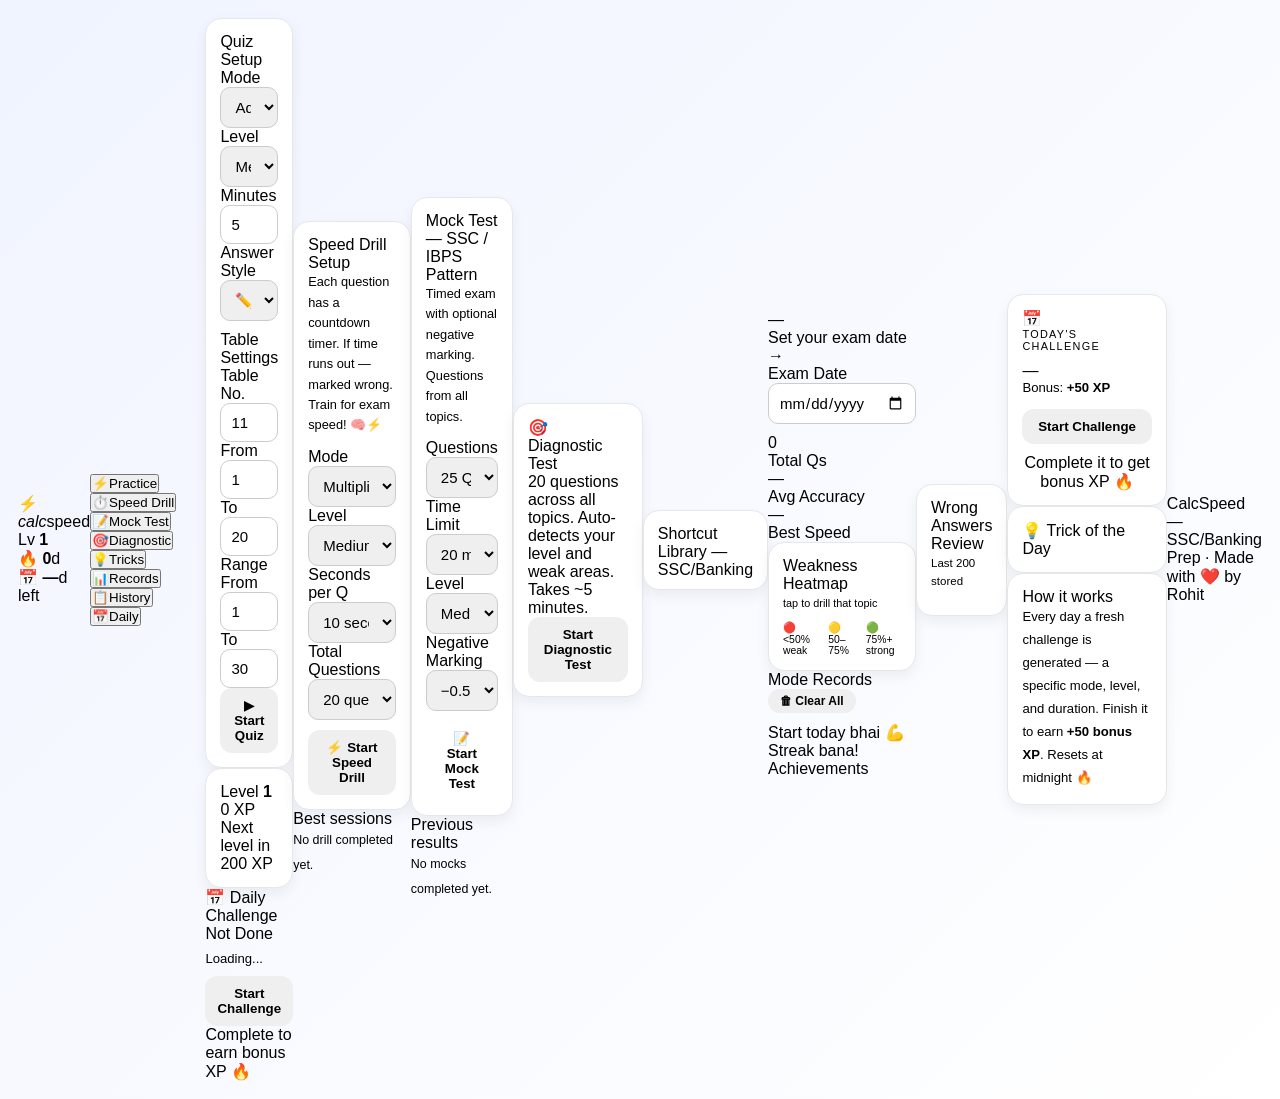
==== commit 57bf8c53: "Update print statement from 'Hello' to 'Goodbye'" ====
--- a/index.html
+++ b/index.html
@@ -3,256 +3,26 @@
 <head>
 <meta charset="UTF-8"/>
 <meta name="viewport" content="width=device-width, initial-scale=1.0"/>
+<meta name="theme-color" content="#8b7cf8"/>
+<meta name="description" content="Fast math practice for SSC, IBPS & Banking exams"/>
 <title>CalcSpeed — SSC/Banking Prep</title>
+<link rel="manifest" href="./manifest.json"/>
 <link href="https://fonts.googleapis.com/css2?family=JetBrains+Mono:wght@400;600;700&family=Outfit:wght@300;400;500;600&display=swap" rel="stylesheet"/>
-<style>
-*,*::before,*::after{box-sizing:border-box;margin:0;padding:0}
-:root{
-  --bg:#0b0b0e;--s1:#111115;--s2:#17171c;--s3:#1e1e25;--s4:#26262f;
-  --br:#2c2c38;--br2:#3a3a48;
-  --t1:#eeedf5;--t2:#9a98ad;--t3:#5a5870;
-  --accent:#8b7cf8;--accent-glow:rgba(139,124,248,0.15);
-  --green:#34d399;--green-dim:rgba(52,211,153,0.12);
-  --red:#f87171;--red-dim:rgba(248,113,113,0.12);
-  --yellow:#fbbf24;--yellow-dim:rgba(251,191,36,0.12);
-  --orange:#fb923c;--orange-dim:rgba(251,146,60,0.12);
-  --blue:#60a5fa;--blue-dim:rgba(96,165,250,0.12);
-  --r:14px;--r2:10px;
-  --sans:'Outfit',sans-serif;--mono:'JetBrains Mono',monospace;
-}
-html,body{height:100%;overflow:hidden}
-body{background:var(--bg);color:var(--t1);font-family:var(--sans);display:flex;flex-direction:column;font-size:14px}
-
-/* ── TOPBAR ── */
-.topbar{display:flex;align-items:center;justify-content:space-between;padding:11px 18px;background:var(--s1);border-bottom:1px solid var(--br);flex-shrink:0;gap:10px}
-.logo{font-family:var(--mono);font-size:.9rem;white-space:nowrap}.logo em{color:var(--accent);font-style:normal}
-.topbar-right{display:flex;align-items:center;gap:10px;flex-wrap:wrap}
-.badge-pill{display:flex;align-items:center;gap:5px;background:var(--s3);border:1px solid var(--br);border-radius:8px;padding:4px 10px;font-size:.75rem;font-weight:500;color:var(--t3);white-space:nowrap}
-.badge-pill b{font-family:var(--mono);color:var(--yellow)}
-.level-pill b{color:var(--accent)}
-.exam-pill{cursor:pointer}.exam-pill b{color:var(--orange)}
-
-/* ── TABS ── */
-.tabs{display:flex;gap:3px;padding:8px 14px;background:var(--s1);border-bottom:1px solid var(--br);flex-shrink:0;overflow-x:auto;scrollbar-width:none}
-.tabs::-webkit-scrollbar{display:none}
-.tab{display:flex;align-items:center;gap:6px;padding:7px 13px;border-radius:8px;font-size:.78rem;font-weight:500;cursor:pointer;border:1px solid transparent;background:transparent;color:var(--t3);transition:all .15s;font-family:var(--sans);white-space:nowrap;flex-shrink:0}
-.tab:hover{background:var(--s3);color:var(--t2)}
-.tab.active{background:var(--accent-glow);color:var(--accent);border-color:rgba(139,124,248,.3)}
-
-/* ── PAGES ── */
-.page{display:none;flex:1;overflow-y:auto;padding:16px}
-.page.active{display:block}
-.inner{max-width:720px;margin:0 auto}
-.page::-webkit-scrollbar{width:3px}
-.page::-webkit-scrollbar-thumb{background:var(--br);border-radius:99px}
-
-/* ── CARDS / LAYOUT ── */
-.card{background:var(--s1);border:1px solid var(--br);border-radius:var(--r);padding:16px;margin-bottom:12px}
-.card-sm{background:var(--s2);border:1px solid var(--br);border-radius:var(--r2);padding:12px}
-.g2{display:grid;grid-template-columns:1fr 1fr;gap:10px}
-.g3{display:grid;grid-template-columns:1fr 1fr 1fr;gap:8px}
-.g4{display:grid;grid-template-columns:repeat(4,1fr);gap:8px}
-.gfull{grid-column:1/-1}
-.slabel{font-size:.65rem;font-weight:600;letter-spacing:.12em;text-transform:uppercase;color:var(--t3);margin-bottom:8px}
-.row-sb{display:flex;justify-content:space-between;align-items:center}
-.div{height:1px;background:var(--br);margin:12px 0}
-
-/* ── FIELDS ── */
-.field label{display:block;font-size:.68rem;font-weight:600;letter-spacing:.08em;text-transform:uppercase;color:var(--t3);margin-bottom:5px}
-.field select,.field input[type=number]{width:100%;background:var(--s3);border:1px solid var(--br);border-radius:var(--r2);color:var(--t1);font-family:var(--sans);font-size:.85rem;padding:8px 11px;outline:none;transition:border .15s;-webkit-appearance:none;appearance:none}
-.field select{background-image:url("data:image/svg+xml,%3Csvg xmlns='http://www.w3.org/2000/svg' width='10' height='10' viewBox='0 0 10 10'%3E%3Cpath fill='%235a5870' d='M5 7L0 2h10z'/%3E%3C/svg%3E");background-repeat:no-repeat;background-position:right 10px center;padding-right:26px;cursor:pointer}
-.field select:focus,.field input:focus{border-color:var(--accent)}
-.extra{background:var(--s2);border:1px solid var(--br);border-radius:var(--r2);padding:12px;margin-bottom:12px;display:none}
-.extra.show{display:block}
-.extra-hint{font-size:.68rem;color:var(--t3);margin-top:6px;font-style:italic}
-
-/* ── BUTTONS ── */
-.btn{display:inline-flex;align-items:center;justify-content:center;gap:5px;padding:9px 16px;border-radius:var(--r2);border:none;font-family:var(--sans);font-size:.83rem;font-weight:500;cursor:pointer;transition:all .15s}
-.btn:active{transform:scale(.97)}
-.btn-accent{background:var(--accent);color:#fff}.btn-accent:hover{background:#9d8ffb}
-.btn-accent:disabled{background:var(--s4);color:var(--t3);cursor:not-allowed;transform:none}
-.btn-outline{background:transparent;border:1px solid var(--br);color:var(--t3)}.btn-outline:hover{border-color:var(--br2);color:var(--t2)}
-.btn-outline:disabled{opacity:.35;cursor:not-allowed;transform:none}
-.btn-red{background:var(--red-dim);border:1px solid rgba(248,113,113,.25);color:var(--red)}.btn-red:hover{background:rgba(248,113,113,.22)}
-.btn-red:disabled{opacity:.35;cursor:not-allowed;transform:none}
-.btn-green{background:var(--green-dim);border:1px solid rgba(52,211,153,.25);color:var(--green)}
-.btn-yellow{background:var(--yellow-dim);border:1px solid rgba(251,191,36,.25);color:var(--yellow)}
-.strip{display:flex;gap:8px;margin-bottom:12px}
-.strip .btn-accent{flex:1}
-
-/* ── CHIPS ── */
-.chips3{display:grid;grid-template-columns:repeat(3,1fr);gap:8px;margin-bottom:12px}
-.chip{background:var(--s2);border:1px solid var(--br);border-radius:var(--r2);padding:9px 8px;text-align:center}
-.chip-lbl{font-size:.6rem;text-transform:uppercase;letter-spacing:.1em;color:var(--t3);margin-bottom:2px}
-.chip-val{font-family:var(--mono);font-size:1rem;font-weight:600}
-#timeLeft,#sdTimeLeft,#mockTimeLeft{color:var(--accent)}
-#scoreVal,#sdScore,#mockScore{color:var(--green)}
-#wrongVal,#sdWrong,#mockWrong{color:var(--red)}
-
-/* ── QUESTION AREA ── */
-.q-area{background:var(--s2);border:1px solid var(--br);border-radius:var(--r);padding:18px;margin-bottom:12px;transition:border-color .3s}
-.q-area.live{border-color:rgba(139,124,248,.4)}
-.q-area.live-speed{border-color:rgba(251,191,36,.4)}
-.q-area.live-mock{border-color:rgba(96,165,250,.4)}
-.q-text{font-family:var(--mono);font-size:1.65rem;font-weight:700;text-align:center;color:var(--t1);margin-bottom:14px;min-height:2.2rem;line-height:1.2}
-.fill-row{display:flex;gap:8px}
-.fill-row input{flex:1;background:var(--s1);border:1px solid var(--br);border-radius:var(--r2);color:var(--t1);font-family:var(--mono);font-size:.95rem;padding:9px 13px;outline:none;transition:border .15s}
-.fill-row input:focus{border-color:var(--accent)}
-.fill-row input:disabled{opacity:.35}
-.mcq-grid{display:grid;grid-template-columns:1fr 1fr;gap:8px}
-.mcq-opt{padding:12px;border-radius:var(--r2);border:1px solid var(--br);background:var(--s1);color:var(--t1);font-family:var(--mono);font-size:.95rem;font-weight:600;cursor:pointer;transition:all .18s;text-align:center;width:100%}
-.mcq-opt:hover:not(:disabled){border-color:var(--accent);background:var(--accent-glow);color:var(--accent)}
-.mcq-opt.correct{background:var(--green-dim)!important;border-color:var(--green)!important;color:var(--green)!important;pointer-events:none}
-.mcq-opt.wrong{background:var(--red-dim)!important;border-color:var(--red)!important;color:var(--red)!important;pointer-events:none}
-.mcq-opt.show-correct{background:var(--green-dim)!important;border-color:var(--green)!important;color:var(--green)!important;pointer-events:none}
-.mcq-opt:disabled{pointer-events:none;opacity:.45}
-.skip-row{display:flex;justify-content:flex-end;margin-top:8px}
-.msg{margin-top:8px;font-size:.82rem;font-weight:500;text-align:center;min-height:1.1rem}
-.msg-g{color:var(--green)}.msg-r{color:var(--red)}.msg-y{color:var(--yellow)}
-
-/* ── PER-Q TIMER BAR ── */
-.qtimer-wrap{margin-bottom:10px}
-.qtimer-bar-bg{height:4px;background:var(--s4);border-radius:99px;overflow:hidden}
-.qtimer-bar-fill{height:100%;border-radius:99px;transition:width linear,background .5s}
-.qtimer-label{font-size:.68rem;color:var(--t3);text-align:right;margin-top:3px;font-family:var(--mono)}
-
-/* ── BARS ── */
-.bar-sec{margin-bottom:10px}
-.bar-top{display:flex;justify-content:space-between;align-items:baseline;margin-bottom:4px}
-.bar-left{font-size:.75rem;color:var(--t3)}.bar-left b{color:var(--accent);font-family:var(--mono)}
-.bar-right{font-family:var(--mono);font-size:.7rem;color:var(--t3)}
-.bar-bg{height:5px;background:var(--s4);border-radius:99px;overflow:hidden}
-.bar-fill{height:100%;border-radius:99px;transition:width .4s ease}
-.xp-bar{background:var(--accent)}
-.combo-bar{background:linear-gradient(90deg,var(--yellow),#f97316)}
-.bar-hint{font-size:.68rem;color:var(--t3);margin-top:3px}
-
-/* ── DAILY MINI ── */
-.daily-wrap{background:var(--s2);border:1px solid var(--br);border-radius:var(--r);padding:14px}
-.d-badge{font-size:.65rem;font-weight:600;padding:2px 7px;border-radius:6px;background:var(--s4);color:var(--t3)}
-.d-badge.done{background:var(--green-dim);color:var(--green)}
-.d-hint{font-size:.68rem;color:var(--t3);margin-top:7px}
-
-/* ── RECORDS ── */
-.rec-grid{display:grid;grid-template-columns:1fr 1fr;gap:9px}
-.rec-box{background:var(--s2);border:1px solid var(--br);border-radius:var(--r);padding:12px}
-.rec-title{font-size:.65rem;font-weight:600;text-transform:uppercase;letter-spacing:.1em;color:var(--t3);margin-bottom:7px}
-.rec-val{font-size:.75rem;color:var(--t2);line-height:1.8}
-.rec-val b{color:var(--yellow);font-family:var(--mono);font-size:.7rem}
-.rec-val .na{color:var(--t3);font-style:italic}
-.motive-box{grid-column:1/-1;background:var(--accent-glow);border:1px solid rgba(139,124,248,.2);border-radius:var(--r);padding:14px}
-.motive-txt{font-size:.85rem;color:var(--accent);font-weight:500}
-
-/* ── DIAGNOSTIC ── */
-.diag-intro{text-align:center;padding:20px 0}
-.diag-big{font-size:2.5rem;margin-bottom:8px}
-.diag-title{font-size:1.1rem;font-weight:600;color:var(--t1);margin-bottom:6px}
-.diag-sub{font-size:.83rem;color:var(--t2);line-height:1.6;margin-bottom:18px}
-.diag-progress{display:flex;align-items:center;gap:10px;margin-bottom:12px}
-.diag-prog-bar{flex:1;height:6px;background:var(--s4);border-radius:99px;overflow:hidden}
-.diag-prog-fill{height:100%;background:var(--blue);border-radius:99px;transition:width .4s ease}
-.diag-prog-txt{font-size:.72rem;font-family:var(--mono);color:var(--t3);white-space:nowrap}
-.level-result{text-align:center;padding:16px 0}
-.level-badge-big{font-size:3rem;margin-bottom:8px}
-.level-name{font-size:1.3rem;font-weight:700;color:var(--t1);margin-bottom:4px}
-.level-desc{font-size:.83rem;color:var(--t2);line-height:1.6;margin-bottom:16px}
-.topic-scores{display:grid;grid-template-columns:1fr 1fr;gap:8px;margin-bottom:14px}
-.topic-score-box{background:var(--s2);border:1px solid var(--br);border-radius:var(--r2);padding:10px}
-.ts-name{font-size:.7rem;color:var(--t3);margin-bottom:4px}
-.ts-bar{height:5px;background:var(--s4);border-radius:99px;overflow:hidden;margin-bottom:3px}
-.ts-fill{height:100%;border-radius:99px}
-.ts-val{font-size:.68rem;font-family:var(--mono);color:var(--t2)}
-
-/* ── MOCK TEST ── */
-.mock-q-num{font-size:.68rem;color:var(--t3);text-align:center;margin-bottom:10px;font-family:var(--mono)}
-.neg-badge{display:inline-flex;align-items:center;gap:4px;background:var(--red-dim);border:1px solid rgba(248,113,113,.2);border-radius:6px;padding:3px 8px;font-size:.68rem;color:var(--red);font-weight:600}
-.mock-result-grid{display:grid;grid-template-columns:repeat(3,1fr);gap:8px;margin-bottom:12px}
-.mock-stat{background:var(--s2);border:1px solid var(--br);border-radius:var(--r2);padding:10px;text-align:center}
-.mock-stat-lbl{font-size:.62rem;text-transform:uppercase;letter-spacing:.08em;color:var(--t3);margin-bottom:3px}
-.mock-stat-val{font-family:var(--mono);font-size:1.1rem;font-weight:700}
-
-/* ── SPEED DRILL ── */
-.sd-timer-ring{display:flex;align-items:center;justify-content:center;margin-bottom:10px}
-.sd-ring-wrap{position:relative;width:70px;height:70px}
-.sd-ring-wrap svg{position:absolute;top:0;left:0;transform:rotate(-90deg)}
-.sd-ring-num{position:absolute;top:50%;left:50%;transform:translate(-50%,-50%);font-family:var(--mono);font-size:1.3rem;font-weight:700;color:var(--yellow)}
-.sd-avg{font-size:.72rem;color:var(--t3);text-align:center;margin-bottom:10px;font-family:var(--mono)}
-
-/* ── TRICKS LIBRARY ── */
-.tricks-cats{display:flex;gap:6px;flex-wrap:wrap;margin-bottom:14px}
-.trick-cat-btn{padding:5px 12px;border-radius:8px;border:1px solid var(--br);background:var(--s2);color:var(--t3);font-size:.75rem;cursor:pointer;transition:all .15s}
-.trick-cat-btn.active{background:var(--accent-glow);color:var(--accent);border-color:rgba(139,124,248,.3)}
-.trick-card{background:var(--s2);border:1px solid var(--br);border-radius:var(--r);padding:14px;margin-bottom:10px}
-.trick-title{font-size:.88rem;font-weight:600;color:var(--t1);margin-bottom:4px}
-.trick-formula{font-family:var(--mono);font-size:.82rem;color:var(--accent);background:var(--s3);border-radius:6px;padding:6px 10px;margin:8px 0}
-.trick-example{font-size:.78rem;color:var(--t2);line-height:1.6;margin-bottom:8px}
-.trick-tag{font-size:.62rem;font-weight:600;text-transform:uppercase;padding:2px 6px;border-radius:4px;background:var(--yellow-dim);color:var(--yellow);display:inline-block;margin-bottom:6px}
-
-/* ── HEATMAP ── */
-.heatmap-grid{display:grid;grid-template-columns:repeat(4,1fr);gap:6px;margin-bottom:12px}
-.hmap-cell{background:var(--s2);border:1px solid var(--br);border-radius:8px;padding:10px 8px;text-align:center;cursor:pointer;transition:all .15s}
-.hmap-cell:hover{border-color:var(--br2)}
-.hmap-name{font-size:.68rem;color:var(--t3);margin-bottom:4px}
-.hmap-pct{font-family:var(--mono);font-size:.95rem;font-weight:700}
-.hmap-bar{height:3px;border-radius:99px;margin-top:5px}
-
-/* ── DAILY PAGE ── */
-.daily-hero{text-align:center;padding:20px 0 14px}
-.daily-hero-emoji{font-size:2.5rem;margin-bottom:6px}
-.d-pills{display:flex;flex-wrap:wrap;gap:8px;justify-content:center;margin-bottom:14px}
-.d-pill{background:var(--s3);border:1px solid var(--br);border-radius:8px;padding:5px 12px;font-size:.8rem;font-family:var(--mono);color:var(--t2)}
-
-/* ── TARGET / COUNTDOWN ── */
-.target-card{background:linear-gradient(135deg,rgba(139,124,248,.12),rgba(251,146,60,.08));border:1px solid rgba(139,124,248,.25);border-radius:var(--r);padding:16px;margin-bottom:12px}
-.target-days{font-family:var(--mono);font-size:2.2rem;font-weight:700;color:var(--accent);line-height:1}
-.target-sub{font-size:.75rem;color:var(--t2);margin-top:4px}
-.target-progress-row{display:grid;grid-template-columns:1fr 1fr 1fr;gap:8px;margin-top:12px}
-.tprog-box{background:rgba(0,0,0,.2);border-radius:8px;padding:8px;text-align:center}
-.tprog-val{font-family:var(--mono);font-size:.95rem;font-weight:600;color:var(--t1)}
-.tprog-lbl{font-size:.62rem;color:var(--t3);margin-top:2px}
-
-/* ── RESULT ── */
-.result-card{background:var(--s1);border:1px solid var(--br);border-radius:var(--r);padding:24px;margin-bottom:12px;text-align:center}
-.result-emoji{font-size:2.2rem;margin-bottom:8px}
-.result-score-big{font-family:var(--mono);font-size:1.4rem;color:var(--t1);margin-bottom:5px}
-.result-sub-txt{font-size:.8rem;color:var(--t2)}
-
-/* ── BADGES ── */
-.badges-grid{display:grid;grid-template-columns:repeat(4,1fr);gap:8px;margin-bottom:12px}
-.badge-box{background:var(--s2);border:1px solid var(--br);border-radius:var(--r2);padding:12px 8px;text-align:center}
-.badge-icon{font-size:1.5rem;margin-bottom:5px}
-.badge-name{font-size:.65rem;font-weight:600;color:var(--t2);margin-bottom:2px}
-.badge-cond{font-size:.6rem;color:var(--t3);line-height:1.4}
-.badge-box.earned{border-color:rgba(251,191,36,.4);background:var(--yellow-dim)}
-.badge-box.earned .badge-name{color:var(--yellow)}
-
-/* ── MISC ── */
-.foot{text-align:center;font-size:.65rem;color:var(--t3);padding:8px;border-top:1px solid var(--br);flex-shrink:0}
-@media(max-width:600px){
-  .topbar{padding:8px 12px}.tabs{padding:6px 10px}
-  .page{padding:12px}.g2{grid-template-columns:1fr}.g3{grid-template-columns:1fr 1fr}
-  .g4{grid-template-columns:1fr 1fr}.q-text{font-size:1.3rem}
-  .rec-grid{grid-template-columns:1fr}.heatmap-grid{grid-template-columns:repeat(2,1fr)}
-  .badges-grid{grid-template-columns:repeat(3,1fr)}.mock-result-grid{grid-template-columns:1fr 1fr}
-  .topic-scores{grid-template-columns:1fr}.target-progress-row{grid-template-columns:1fr 1fr}
-  .tab .tab-txt{display:none}
-}
-@media(max-width:360px){.mcq-grid{grid-template-columns:1fr}}
-</style>
+<link rel="stylesheet" href="./css/style.css"/>
 </head>
 <body>
 
-<!-- TOPBAR -->
+<!-- ── TOPBAR ──────────────────────────────────────────────── -->
 <header class="topbar">
   <div class="logo">⚡ <em>calc</em>speed</div>
   <div class="topbar-right">
     <div class="badge-pill level-pill">Lv <b id="topLevel">1</b></div>
-    <div class="badge-pill">🔥 <b id="streakCount">0</b>d</div>
-    <div class="badge-pill exam-pill" id="examCountdownPill" title="Days to exam">📅 <b id="daysLeft">—</b>d left</div>
+    <div class="badge-pill streak-pill">🔥 <b id="streakCount">0</b>d</div>
+    <div class="badge-pill exam-pill">📅 <b id="daysLeft">—</b>d left</div>
   </div>
 </header>
 
-<!-- TABS -->
+<!-- ── TABS ────────────────────────────────────────────────── -->
 <nav class="tabs">
   <button class="tab active" data-page="practice"><span>⚡</span><span class="tab-txt">Practice</span></button>
   <button class="tab" data-page="speed"><span>⏱️</span><span class="tab-txt">Speed Drill</span></button>
@@ -260,15 +30,17 @@
   <button class="tab" data-page="diag"><span>🎯</span><span class="tab-txt">Diagnostic</span></button>
   <button class="tab" data-page="tricks"><span>💡</span><span class="tab-txt">Tricks</span></button>
   <button class="tab" data-page="records"><span>📊</span><span class="tab-txt">Records</span></button>
+  <button class="tab" data-page="history"><span>📋</span><span class="tab-txt">History</span></button>
   <button class="tab" data-page="daily"><span>📅</span><span class="tab-txt">Daily</span></button>
 </nav>
 
-<!-- ════════════════════════════════════
-     PAGE: PRACTICE
-════════════════════════════════════ -->
+<!-- ════════════════════════════════════════════════════════
+     PRACTICE PAGE
+════════════════════════════════════════════════════════ -->
 <div class="page active" id="page-practice">
 <div class="inner">
 
+  <!-- Setup -->
   <div id="practiceSetup">
     <div class="card">
       <p class="slabel">Quiz Setup</p>
@@ -311,7 +83,7 @@
         </div>
       </div>
       <div id="powerSettings" class="extra">
-        <p class="slabel">Range Settings</p>
+        <p class="slabel">Range</p>
         <div class="g2">
           <div class="field"><label>From</label><input id="powerFrom" type="number" min="1" max="500" value="1"/></div>
           <div class="field"><label>To</label><input id="powerTo" type="number" min="1" max="500" value="30"/></div>
@@ -319,6 +91,7 @@
       </div>
       <div class="strip"><button id="startBtn" class="btn btn-accent">▶ Start Quiz</button></div>
     </div>
+    <!-- Idle XP -->
     <div class="card">
       <div class="bar-sec">
         <div class="bar-top"><div class="bar-left">Level <b id="idleLv">1</b></div><div class="bar-right"><span id="idleXp">0</span> XP</div></div>
@@ -326,6 +99,7 @@
         <div class="bar-hint" id="idleXpHint">Next level in 200 XP</div>
       </div>
     </div>
+    <!-- Daily preview -->
     <div class="daily-wrap">
       <div class="row-sb" style="margin-bottom:8px">
         <span class="slabel" style="margin:0">📅 Daily Challenge</span>
@@ -337,13 +111,14 @@
     </div>
   </div>
 
+  <!-- Active quiz -->
   <div id="practiceQuiz" style="display:none">
     <div class="chips3">
       <div class="chip"><div class="chip-lbl">Time</div><div class="chip-val" id="timeLeft">00:00</div></div>
       <div class="chip"><div class="chip-lbl">Score</div><div class="chip-val" id="scoreVal">0</div></div>
       <div class="chip"><div class="chip-lbl">Wrong</div><div class="chip-val" id="wrongVal">0</div></div>
     </div>
-    <div class="q-area live" id="pQArea">
+    <div class="q-area live">
       <div class="q-text" id="questionText">—</div>
       <div id="pFillMode"><div class="fill-row"><input id="answerInput" type="number" placeholder="Type answer…"/><button id="submitBtn" class="btn btn-accent">Submit</button><button id="skipBtn" class="btn btn-outline">Skip</button></div></div>
       <div id="pMcqMode" style="display:none"><div class="mcq-grid" id="pMcqGrid"></div><div class="skip-row"><button id="skipMcqBtn" class="btn btn-outline">Skip</button></div></div>
@@ -365,6 +140,7 @@
     </div>
   </div>
 
+  <!-- Result -->
   <div id="practiceResult" style="display:none">
     <div class="result-card">
       <div class="result-emoji" id="pResEmoji">✅</div>
@@ -380,18 +156,19 @@
       </div>
     </div>
   </div>
-</div>
-</div>
-
-<!-- ════════════════════════════════════
-     PAGE: SPEED DRILL
-════════════════════════════════════ -->
+
+</div>
+</div>
+
+<!-- ════════════════════════════════════════════════════════
+     SPEED DRILL PAGE
+════════════════════════════════════════════════════════ -->
 <div class="page" id="page-speed">
 <div class="inner">
   <div id="sdSetup">
     <div class="card">
       <p class="slabel">Speed Drill Setup</p>
-      <p style="font-size:.8rem;color:var(--t2);margin-bottom:12px;line-height:1.6">Each question has a countdown timer. If time runs out — marked wrong. Train your brain to answer fast! 🧠⚡</p>
+      <p style="font-size:.8rem;color:var(--t2);margin-bottom:12px;line-height:1.6">Each question has a countdown timer. If time runs out — marked wrong. Train for exam speed! 🧠⚡</p>
       <div class="g2" style="margin-bottom:10px">
         <div class="field"><label>Mode</label>
           <select id="sdMode">
@@ -408,10 +185,10 @@
         </div>
         <div class="field"><label>Seconds per Q</label>
           <select id="sdTimerSec">
-            <option value="5">5 seconds (hard)</option>
+            <option value="5">5 sec (hard)</option>
             <option value="8">8 seconds</option>
             <option value="10" selected>10 seconds</option>
-            <option value="15">15 seconds (easy)</option>
+            <option value="15">15 sec (easy)</option>
           </select>
         </div>
         <div class="field"><label>Total Questions</label>
@@ -425,10 +202,7 @@
       </div>
       <div class="strip"><button id="sdStartBtn" class="btn btn-yellow" style="flex:1">⚡ Start Speed Drill</button></div>
     </div>
-    <div class="card-sm" style="margin-bottom:12px">
-      <p class="slabel">Your best times</p>
-      <div id="sdBestTimes" style="font-size:.78rem;color:var(--t2);line-height:2">No drill completed yet.</div>
-    </div>
+    <div class="card-sm"><p class="slabel">Best sessions</p><div id="sdBestTimes" style="font-size:.78rem;color:var(--t2);line-height:2">No drill completed yet.</div></div>
   </div>
 
   <div id="sdQuiz" style="display:none">
@@ -458,24 +232,24 @@
       <div class="result-emoji">⚡</div>
       <div class="result-score-big" id="sdResScore">—</div>
       <div class="result-sub-txt" id="sdResSub">—</div>
-      <div style="margin-top:10px;font-family:var(--mono);font-size:.85rem;color:var(--yellow)" id="sdResAvg">—</div>
+      <div style="margin-top:8px;font-family:var(--mono);font-size:.85rem;color:var(--yellow)" id="sdResAvg">—</div>
       <button id="sdBackBtn" class="btn btn-accent" style="margin-top:16px;width:100%">← Back to Setup</button>
     </div>
   </div>
 </div>
 </div>
 
-<!-- ════════════════════════════════════
-     PAGE: MOCK TEST
-════════════════════════════════════ -->
+<!-- ════════════════════════════════════════════════════════
+     MOCK TEST PAGE
+════════════════════════════════════════════════════════ -->
 <div class="page" id="page-mock">
 <div class="inner">
   <div id="mockSetup">
     <div class="card">
       <p class="slabel">Mock Test — SSC / IBPS Pattern</p>
-      <p style="font-size:.8rem;color:var(--t2);margin-bottom:12px;line-height:1.6">Timed test with optional negative marking. Exam-pattern questions from all topics.</p>
+      <p style="font-size:.8rem;color:var(--t2);margin-bottom:12px;line-height:1.6">Timed exam with optional negative marking. Questions from all topics.</p>
       <div class="g2" style="margin-bottom:10px">
-        <div class="field"><label>Total Questions</label>
+        <div class="field"><label>Questions</label>
           <select id="mockTotal"><option value="10">10 Q (quick)</option><option value="25" selected>25 Q (standard)</option><option value="50">50 Q (full)</option></select>
         </div>
         <div class="field"><label>Time Limit</label>
@@ -490,10 +264,7 @@
       </div>
       <div class="strip"><button id="mockStartBtn" class="btn btn-accent" style="background:var(--blue);flex:1">📝 Start Mock Test</button></div>
     </div>
-    <div class="card-sm">
-      <p class="slabel">Previous mock results</p>
-      <div id="mockHistory" style="font-size:.78rem;color:var(--t2);line-height:2">No mocks completed yet.</div>
-    </div>
+    <div class="card-sm"><p class="slabel">Previous results</p><div id="mockHistory" style="font-size:.78rem;color:var(--t2);line-height:2">No mocks completed yet.</div></div>
   </div>
 
   <div id="mockQuiz" style="display:none">
@@ -503,7 +274,7 @@
       <div class="chip"><div class="chip-lbl">Wrong</div><div class="chip-val" id="mockWrong">0</div></div>
     </div>
     <div class="row-sb" style="margin-bottom:10px">
-      <div class="mock-q-num" style="margin:0" id="mockQNum">Question 1 of 25</div>
+      <div class="mock-q-num" id="mockQNum">Question 1 of 25</div>
       <div class="neg-badge" id="mockNegBadge">−0.5 per wrong</div>
     </div>
     <div class="q-area live-mock">
@@ -530,9 +301,9 @@
 </div>
 </div>
 
-<!-- ════════════════════════════════════
-     PAGE: DIAGNOSTIC
-════════════════════════════════════ -->
+<!-- ════════════════════════════════════════════════════════
+     DIAGNOSTIC PAGE
+════════════════════════════════════════════════════════ -->
 <div class="page" id="page-diag">
 <div class="inner">
   <div id="diagIntro">
@@ -540,12 +311,12 @@
       <div class="diag-intro">
         <div class="diag-big">🎯</div>
         <div class="diag-title">Diagnostic Test</div>
-        <div class="diag-sub">20 questions across all topics. We'll detect your weak areas and set your level automatically. Takes about 5 minutes.</div>
+        <div class="diag-sub">20 questions across all topics. Auto-detects your level and weak areas. Takes ~5 minutes.</div>
         <button id="diagStartBtn" class="btn btn-accent" style="width:100%">Start Diagnostic Test</button>
       </div>
     </div>
     <div class="card-sm" id="diagPrevResult" style="display:none">
-      <p class="slabel">Last diagnostic result</p>
+      <p class="slabel">Last result</p>
       <div id="diagPrevContent" style="font-size:.8rem;color:var(--t2);line-height:1.8"></div>
     </div>
   </div>
@@ -568,11 +339,11 @@
       <div class="level-result">
         <div class="level-badge-big" id="diagLevelEmoji">🥈</div>
         <div class="level-name" id="diagLevelName">Intermediate</div>
-        <div class="level-desc" id="diagLevelDesc">Good base! Focus on speed and accuracy in weak areas.</div>
+        <div class="level-desc" id="diagLevelDesc">—</div>
       </div>
       <div class="topic-scores" id="diagTopicScores"></div>
       <div class="div"></div>
-      <p class="slabel">Weak areas to focus on</p>
+      <p class="slabel">Weak areas</p>
       <div id="diagWeakList" style="font-size:.8rem;color:var(--red);line-height:2"></div>
       <button id="diagRetakeBtn" class="btn btn-outline" style="width:100%;margin-top:12px">Retake Diagnostic</button>
     </div>
@@ -580,9 +351,9 @@
 </div>
 </div>
 
-<!-- ════════════════════════════════════
-     PAGE: TRICKS LIBRARY
-════════════════════════════════════ -->
+<!-- ════════════════════════════════════════════════════════
+     TRICKS LIBRARY PAGE
+════════════════════════════════════════════════════════ -->
 <div class="page" id="page-tricks">
 <div class="inner">
   <div class="card" style="padding-bottom:10px">
@@ -593,21 +364,21 @@
 </div>
 </div>
 
-<!-- ════════════════════════════════════
-     PAGE: RECORDS
-════════════════════════════════════ -->
+<!-- ════════════════════════════════════════════════════════
+     RECORDS PAGE
+════════════════════════════════════════════════════════ -->
 <div class="page" id="page-records">
 <div class="inner">
-  <!-- TARGET TRACKER -->
+  <!-- Target tracker -->
   <div class="target-card">
     <div class="row-sb" style="margin-bottom:10px">
       <div>
         <div class="target-days" id="targetDays">—</div>
-        <div class="target-sub" id="targetSub">Set your exam date below</div>
-      </div>
-      <div style="text-align:right">
-        <div style="font-size:.68rem;color:var(--t3);margin-bottom:4px">Exam Date</div>
-        <input type="date" id="examDateInput" style="background:rgba(0,0,0,.3);border:1px solid var(--br);border-radius:6px;color:var(--t1);font-size:.75rem;padding:4px 8px;outline:none"/>
+        <div class="target-sub" id="targetSub">Set your exam date →</div>
+      </div>
+      <div class="field" style="width:auto">
+        <label>Exam Date</label>
+        <input type="date" id="examDateInput"/>
       </div>
     </div>
     <div class="target-progress-row">
@@ -616,36 +387,48 @@
       <div class="tprog-box"><div class="tprog-val" id="tpBestSpeed">—</div><div class="tprog-lbl">Best Speed</div></div>
     </div>
   </div>
-
-  <!-- WEAKNESS HEATMAP -->
+  <!-- Heatmap -->
   <div class="card">
     <div class="row-sb" style="margin-bottom:10px">
       <p class="slabel" style="margin:0">Weakness Heatmap</p>
-      <span style="font-size:.68rem;color:var(--t3)">tap to drill</span>
+      <span style="font-size:.68rem;color:var(--t3)">tap to drill that topic</span>
     </div>
     <div class="heatmap-grid" id="heatmapGrid"></div>
-    <div style="display:flex;gap:12px;font-size:.65rem;color:var(--t3)">
-      <span>🔴 &lt;50% weak</span><span>🟡 50-75%</span><span>🟢 75%+ strong</span>
-    </div>
-  </div>
-
-  <!-- RECORDS PER MODE -->
+    <div style="display:flex;gap:12px;font-size:.65rem;color:var(--t3);margin-top:4px">
+      <span>🔴 &lt;50% weak</span><span>🟡 50–75%</span><span>🟢 75%+ strong</span>
+    </div>
+  </div>
+  <!-- Records grid -->
   <div class="row-sb" style="margin-bottom:10px">
     <p class="slabel" style="margin:0">Mode Records</p>
     <button id="clearDataBtn" class="btn btn-outline" style="padding:5px 12px;font-size:.75rem">🗑 Clear All</button>
   </div>
   <div class="rec-grid" id="recordGrid"></div>
-  <div class="motive-box" style="margin-bottom:12px"><div class="motive-txt" id="streakMsg">Start today bhai 💪 Streak bana!</div></div>
-
-  <!-- BADGES -->
-  <p class="slabel">Achievements</p>
+  <div class="motive-box"><div class="motive-txt" id="streakMsg">Start today bhai 💪 Streak bana!</div></div>
+  <!-- Badges -->
+  <p class="slabel" style="margin-bottom:10px">Achievements</p>
   <div class="badges-grid" id="badgesGrid"></div>
 </div>
 </div>
 
-<!-- ════════════════════════════════════
-     PAGE: DAILY
-════════════════════════════════════ -->
+<!-- ════════════════════════════════════════════════════════
+     HISTORY PAGE (wrong answers)
+════════════════════════════════════════════════════════ -->
+<div class="page" id="page-history">
+<div class="inner">
+  <div class="card">
+    <div class="row-sb" style="margin-bottom:12px">
+      <p class="slabel" style="margin:0">Wrong Answers Review</p>
+      <span style="font-size:.72rem;color:var(--t3)">Last 200 stored</span>
+    </div>
+    <div id="wrongHistoryList"></div>
+  </div>
+</div>
+</div>
+
+<!-- ════════════════════════════════════════════════════════
+     DAILY PAGE
+════════════════════════════════════════════════════════ -->
 <div class="page" id="page-daily">
 <div class="inner">
   <div class="card">
@@ -659,12 +442,12 @@
     </div>
   </div>
   <div class="card">
-    <p class="slabel">Trick of the Day 💡</p>
+    <p class="slabel">💡 Trick of the Day</p>
     <div id="trickOfDay"></div>
   </div>
   <div class="card">
     <p class="slabel">How it works</p>
-    <p style="font-size:.82rem;color:var(--t2);line-height:1.75">Every day a fresh challenge is generated — a specific mode, level, and duration. Finish it to earn <b style="color:var(--yellow)">+50 bonus XP</b>. Resets at midnight. Come back daily to keep your streak alive 🔥</p>
+    <p style="font-size:.82rem;color:var(--t2);line-height:1.75">Every day a fresh challenge is generated — a specific mode, level, and duration. Finish it to earn <b style="color:var(--yellow)">+50 bonus XP</b>. Resets at midnight 🔥</p>
   </div>
 </div>
 </div>
@@ -672,640 +455,17 @@
 <footer class="foot">CalcSpeed — SSC/Banking Prep · Made with ❤️ by Rohit</footer>
 
 <script>
-/* ══════════════════════════════════════════
-   UTILS
-══════════════════════════════════════════ */
-const pad=n=>n.toString().padStart(2,"0");
-const randInt=(min,max)=>Math.floor(Math.random()*(max-min+1))+min;
-const todayStr=()=>{const d=new Date();return`${d.getFullYear()}-${pad(d.getMonth()+1)}-${pad(d.getDate())}`};
-const ydayStr=()=>{const d=new Date();d.setDate(d.getDate()-1);return`${d.getFullYear()}-${pad(d.getMonth()+1)}-${pad(d.getDate())}`};
-const $=id=>document.getElementById(id);
-
-/* ══════════════════════════════════════════
-   STORAGE
-══════════════════════════════════════════ */
-const KEY="calcspeed_v1";
-function defaultData(){
-  return{streak:0,lastPracticeDate:null,xp:0,level:1,examDate:null,
-    modeStreaks:{addition:{streak:0,lastDate:null},subtraction:{streak:0,lastDate:null},multiplication:{streak:0,lastDate:null},division:{streak:0,lastDate:null},table:{streak:0,lastDate:null},mixed:{streak:0,lastDate:null},square:{streak:0,lastDate:null},cube:{streak:0,lastDate:null},percentage:{streak:0,lastDate:null},simplification:{streak:0,lastDate:null}},
-    daily:{date:null,completed:false,challenge:null},
-    diagResult:null,
-    badges:[],
-    addition:{sessions:[]},subtraction:{sessions:[]},multiplication:{sessions:[]},division:{sessions:[]},
-    table:{sessions:[]},mixed:{sessions:[]},square:{sessions:[]},cube:{sessions:[]},
-    percentage:{sessions:[]},simplification:{sessions:[]},mock:{sessions:[]},speed:{sessions:[]}
-  };
-}
-const loadData=()=>{const r=localStorage.getItem(KEY);if(!r)return defaultData();try{const d=JSON.parse(r);['addition','subtraction','multiplication','division','table','mixed','square','cube','percentage','simplification','mock','speed'].forEach(k=>{if(!d[k])d[k]={sessions:[]};});if(!d.modeStreaks)d.modeStreaks={};['addition','subtraction','multiplication','division','table','mixed','square','cube','percentage','simplification'].forEach(k=>{if(!d.modeStreaks[k])d.modeStreaks[k]={streak:0,lastDate:null};});return d;}catch{return defaultData()}};
-const saveData=d=>localStorage.setItem(KEY,JSON.stringify(d));
-const clearAllData=()=>localStorage.removeItem(KEY);
-
-function updateStreak(data){const t=todayStr(),l=data.lastPracticeDate;if(!l){data.streak=1;data.lastPracticeDate=t;return}if(l===t)return;data.streak=(l===ydayStr())?(data.streak||0)+1:1;data.lastPracticeDate=t;}
-function updateModeStreak(data,mode){const t=todayStr();if(!data.modeStreaks[mode])data.modeStreaks[mode]={streak:0,lastDate:null};const l=data.modeStreaks[mode].lastDate;if(l===t)return;data.modeStreaks[mode].streak=!l?1:(l===ydayStr()?data.modeStreaks[mode].streak+1:1);data.modeStreaks[mode].lastDate=t;}
-
-/* ══════════════════════════════════════════
-   XP / LEVEL
-══════════════════════════════════════════ */
-function getLv(xp){let lv=1,tot=0;while(true){const need=200+(lv-1)*100;if(xp<tot+need)break;tot+=need;lv++}return{level:lv,totalRequired:tot}}
-function getProgress(xp){const{level,totalRequired}=getLv(xp);const need=200+(level-1)*100,cur=xp-totalRequired;return{level,pct:Math.min(100,(cur/need)*100),left:Math.max(0,need-cur)}}
-function xpBase(lv){return lv==="easy"?8:lv==="medium"?10:12}
-
-/* ══════════════════════════════════════════
-   COMBO
-══════════════════════════════════════════ */
-function comboMult(c){return c>=10?2.0:c>=5?1.5:c>=3?1.2:1.0}
-function comboPct(c){return(Math.min(10,c)/10)*100}
-function comboMsg(c){const m=comboMult(c);if(c===0)return"Get 3 correct in a row to boost XP!";if(c<3)return`${3-c} more for boost 🚀`;if(m===1.2)return"🔥 Combo! XP ×1.2";if(m===1.5)return"🚀 Super Combo! XP ×1.5";return"👑 GOD MODE! XP ×2.0"}
-
-/* ══════════════════════════════════════════
-   DAILY
-══════════════════════════════════════════ */
-function pickChallenge(seed){
-  const modes=["multiplication","addition","division","table","percentage","mixed"];
-  const levels=["easy","medium","hard"];const mins=[3,5,7];
-  return{mode:modes[seed%modes.length],level:levels[(seed*7)%levels.length],minutes:mins[(seed*11)%mins.length],bonusXP:50};
-}
-function getOrCreateDaily(data){const t=todayStr();if(data.daily&&data.daily.date===t&&data.daily.challenge)return data.daily.challenge;const seed=Number(t.replaceAll("-",""));const ch=pickChallenge(seed);data.daily={date:t,completed:false,challenge:ch};return ch;}
-function isDailyDone(data){const t=todayStr();return data.daily?.date===t&&data.daily?.completed===true}
-function markDailyDone(data){const t=todayStr();if(!data.daily)data.daily={};data.daily.date=t;data.daily.completed=true;}
-
-/* ══════════════════════════════════════════
-   QUIZ ENGINE
-══════════════════════════════════════════ */
-function getRangeLv(lv){return lv==="easy"?{min:1,max:50}:lv==="medium"?{min:10,max:200}:{min:50,max:999}}
-function getDigitsLv(lv){return lv==="easy"?{a:[2,2],b:[1,2]}:lv==="medium"?{a:[2,3],b:[2,2]}:{a:[3,4],b:[2,3]}}
-function nDigit(mn,mx){const d=randInt(mn,mx);return randInt(Math.pow(10,d-1),Math.pow(10,d)-1)}
-
-function generateQ(mode,level,cfg={}){
-  if(mode==="mixed"){const p=["addition","subtraction","multiplication","division","percentage","simplification"];mode=p[randInt(0,p.length-1)]}
-  if(mode==="addition"){const c=level==="easy"?randInt(3,4):randInt(4,5),r=getRangeLv(level),ns=Array.from({length:c},()=>randInt(r.min,r.max));return{text:ns.join(" + ")+" = ?",answer:ns.reduce((a,b)=>a+b,0),actualMode:"addition"}}
-  if(mode==="subtraction"){const c=level==="easy"?2:randInt(2,3),r=getRangeLv(level);let ns=Array.from({length:c},()=>randInt(r.min,r.max));ns.sort((a,b)=>b-a);return{text:ns.join(" − ")+" = ?",answer:ns.reduce((a,b)=>a-b),actualMode:"subtraction"}}
-  if(mode==="multiplication"){const d=getDigitsLv(level),a=nDigit(d.a[0],d.a[1]),b=nDigit(d.b[0],d.b[1]);return{text:`${a} × ${b} = ?`,answer:a*b,actualMode:"multiplication"}}
-  if(mode==="division"){const dv=level==="easy"?randInt(2,12):level==="medium"?randInt(2,25):randInt(2,50),qt=level==="easy"?randInt(2,15):level==="medium"?randInt(2,30):randInt(5,50);return{text:`${dv*qt} ÷ ${dv} = ?`,answer:qt,actualMode:"division"}}
-  if(mode==="table"){const tn=Number(cfg.number||11),fr=Number(cfg.from||1),to=Number(cfg.to||20),k=randInt(Math.min(fr,to),Math.max(fr,to));return{text:`${tn} × ${k} = ?`,answer:tn*k,actualMode:"table"}}
-  if(mode==="square"){const fr=Number(cfg.powerFrom||1),to=Number(cfg.powerTo||30),n=randInt(Math.min(fr,to),Math.max(fr,to));return{text:`${n}² = ?`,answer:n*n,actualMode:"square"}}
-  if(mode==="cube"){const fr=Number(cfg.powerFrom||1),to=Number(cfg.powerTo||20),n=randInt(Math.min(fr,to),Math.max(fr,to));return{text:`${n}³ = ?`,answer:n*n*n,actualMode:"cube"}}
-  if(mode==="percentage"){
-    const types=["ofWhat","whatOf","increase","decrease"];const t=types[randInt(0,3)];
-    if(t==="ofWhat"){const pct=level==="easy"?[10,20,25,50][randInt(0,3)]:randInt(5,75),base=level==="easy"?randInt(2,20)*10:randInt(10,200);return{text:`${pct}% of ${base} = ?`,answer:Math.round(pct*base/100),actualMode:"percentage"}}
-    if(t==="whatOf"){const part=randInt(5,50),whole=part*randInt(2,10);return{text:`${part} is what % of ${whole}?`,answer:Math.round(part/whole*100),actualMode:"percentage"}}
-    const base2=level==="easy"?randInt(2,20)*10:randInt(50,500),pct2=level==="easy"?[10,20,25][randInt(0,2)]:randInt(5,50);
-    if(t==="increase"){return{text:`${base2} increased by ${pct2}% = ?`,answer:Math.round(base2*(1+pct2/100)),actualMode:"percentage"}}
-    return{text:`${base2} decreased by ${pct2}% = ?`,answer:Math.round(base2*(1-pct2/100)),actualMode:"percentage"};
-  }
-  if(mode==="simplification"){
-    const a=randInt(10,99),b=randInt(10,99),c=randInt(2,20),d2=randInt(2,20);
-    const ans=a+b*c-d2;return{text:`${a} + ${b} × ${c} − ${d2} = ?`,answer:ans,actualMode:"simplification"};
-  }
-  return{text:"—",answer:0,actualMode:mode};
-}
-
-function makeMcqOpts(correct){
-  const opts=new Set([correct]);let tries=0;
-  const spread=Math.max(5,Math.abs(Math.round(correct*.25))||10);
-  while(opts.size<4&&tries<80){const off=randInt(1,spread),sign=Math.random()<.5?1:-1,v=correct+sign*off;if(v!==correct&&v>=0)opts.add(v);tries++}
-  return Array.from(opts).sort(()=>Math.random()-.5);
-}
-
-/* ══════════════════════════════════════════
-   STATS
-══════════════════════════════════════════ */
-function calcSummary(sessions){
-  if(!sessions||!sessions.length)return null;
-  let bs=0,ba=0,bsp=0,ss=0,sa=0,ssp=0;
-  sessions.forEach(s=>{ss+=s.score;sa+=s.accuracy;ssp+=s.speed;bs=Math.max(bs,s.score);ba=Math.max(ba,s.accuracy);bsp=Math.max(bsp,s.speed)});
-  const n=sessions.length,l=sessions[n-1];
-  return{totalSessions:n,bestScore:bs,bestAcc:ba,bestSpeed:bsp,avgAcc:sa/n,avgSpeed:ssp/n,last:l};
-}
-function fmtSummary(s,streak){
-  if(!s)return`<span class="na">No sessions yet</span>`;
-  const l=s.last;
-  return`Sessions: ${s.totalSessions} | Last: ${l.score}✓<br>Acc: ${l.accuracy.toFixed(1)}% | Speed: ${l.speed.toFixed(1)} Q/m<br>Best: ${s.bestScore} | Best Acc: ${s.bestAcc.toFixed(1)}%<br><b>🔥 Streak: ${streak}d</b>`;
-}
-
-/* ══════════════════════════════════════════
-   BADGES
-══════════════════════════════════════════ */
-const ALL_BADGES=[
-  {id:"first_correct",name:"First Blood",icon:"🎯",cond:"Get your first correct answer"},
-  {id:"streak3",name:"3-Day Warrior",icon:"🔥",cond:"3 days streak"},
-  {id:"streak7",name:"Week Champion",icon:"⚔️",cond:"7 days streak"},
-  {id:"streak30",name:"Monthly Legend",icon:"👑",cond:"30 days streak"},
-  {id:"combo10",name:"Combo King",icon:"💥",cond:"10x combo in practice"},
-  {id:"speed_ace",name:"Speed Ace",icon:"⚡",cond:"Complete a speed drill"},
-  {id:"mock_pass",name:"Mock Topper",icon:"🏆",cond:"Score 80%+ in a mock"},
-  {id:"diag_done",name:"Self-Aware",icon:"🎯",cond:"Complete diagnostic test"},
-  {id:"xp100",name:"XP Rookie",icon:"⭐",cond:"Earn 100 XP"},
-  {id:"xp1000",name:"XP Hunter",icon:"🌟",cond:"Earn 1000 XP"},
-  {id:"trick_fan",name:"Trick Master",icon:"💡",cond:"Visit Tricks library"},
-  {id:"daily_done",name:"Daily Grinder",icon:"📅",cond:"Complete daily challenge"},
-];
-function checkAndAwardBadges(data){
-  if(!data.badges)data.badges=[];
-  const earned=new Set(data.badges);
-  const allSessions=[...Object.keys(data).filter(k=>data[k]&&data[k].sessions).flatMap(k=>data[k].sessions)];
-  const totalCorrect=allSessions.reduce((s,x)=>s+(x.score||0),0);
-  if(totalCorrect>0)earned.add("first_correct");
-  if((data.streak||0)>=3)earned.add("streak3");
-  if((data.streak||0)>=7)earned.add("streak7");
-  if((data.streak||0)>=30)earned.add("streak30");
-  if((data.xp||0)>=100)earned.add("xp100");
-  if((data.xp||0)>=1000)earned.add("xp1000");
-  if(data.diagResult)earned.add("diag_done");
-  if(isDailyDone(data))earned.add("daily_done");
-  if(data.speed&&data.speed.sessions&&data.speed.sessions.length>0)earned.add("speed_ace");
-  if(data.mock&&data.mock.sessions&&data.mock.sessions.some(s=>s.accuracy>=80))earned.add("mock_pass");
-  data.badges=Array.from(earned);
-}
-function awardBadge(data,id){if(!data.badges)data.badges=[];if(!data.badges.includes(id))data.badges.push(id);}
-
-/* ══════════════════════════════════════════
-   TRICKS DATA
-══════════════════════════════════════════ */
-const TRICKS={
-  multiplication:[
-    {title:"Multiply by 11",formula:"AB × 11 = A(A+B)B",example:"35 × 11 → 3, (3+5)=8, 5 → 385\n63 × 11 → 6, (6+3)=9, 3 → 693",tag:"Vedic Math"},
-    {title:"Multiply near 100",formula:"(100−a)(100−b) = 10000 − (a+b)×100 + ab",example:"97 × 96 = 100×96 − 3×96 = 9600−288 = 9312\nTrick: 97×96 → diff: 3,4 → 93|12 = 9312",tag:"Base Method"},
-    {title:"Square ending in 5",formula:"(n5)² = n×(n+1) | 25",example:"65² = 6×7 | 25 = 4225\n85² = 8×9 | 25 = 7225",tag:"Speed Trick"},
-    {title:"Multiply by 9",formula:"n × 9 = n×10 − n",example:"47 × 9 = 470 − 47 = 423\n128 × 9 = 1280 − 128 = 1152",tag:"Simple"},
-  ],
-  percentage:[
-    {title:"x% of y = y% of x",formula:"x% of y ≡ y% of x",example:"8% of 75 = 75% of 8 = 6 (easier!)\n4% of 125 = 125% of 4 = 5",tag:"Gold Trick"},
-    {title:"Percentage increase shortcut",formula:"New = Old × (1 + r/100)",example:"500 increased by 20% = 500 × 1.2 = 600\n800 decreased by 25% = 800 × 0.75 = 600",tag:"Formula"},
-    {title:"Find % quickly",formula:"Part/Whole × 100",example:"36 out of 48 = 36/48 × 100 = 75%\nSimplify fraction first: 36/48 = 3/4 = 75%",tag:"Basic"},
-    {title:"Successive percentage",formula:"Net = (a + b + ab/100)%",example:"10% then 20% = 10+20+(10×20/100) = 32%\nNot 30% — always calculate combined!",tag:"Exam Trick"},
-  ],
-  division:[
-    {title:"Divisibility by 3",formula:"Sum of digits divisible by 3",example:"123: 1+2+3=6 ✓ divisible by 3\n457: 4+5+7=16 ✗ not divisible by 3",tag:"Rule"},
-    {title:"Divisibility by 9",formula:"Sum of digits divisible by 9",example:"729: 7+2+9=18 ✓\n654: 6+5+4=15 ✗",tag:"Rule"},
-    {title:"Divisibility by 11",formula:"Alt digits diff divisible by 11",example:"121: (1+1)−2=0 ✓\n1331: (1+3)−(3+1)=0 ✓",tag:"Rule"},
-    {title:"Quick division by 5",formula:"n ÷ 5 = n×2 ÷ 10",example:"345 ÷ 5 = 690 ÷ 10 = 69\n1235 ÷ 5 = 2470 ÷ 10 = 247",tag:"Speed Trick"},
-  ],
-  squares:[
-    {title:"Square of numbers 1−30",formula:"Memorize: 1²=1 to 30²=900",example:"13²=169, 17²=289, 19²=361, 23²=529\n24²=576, 27²=729, 28²=784, 29²=841",tag:"Must Memorize"},
-    {title:"(a+b)² expansion",formula:"(a+b)² = a² + 2ab + b²",example:"102² = (100+2)² = 10000+400+4 = 10404\n98² = (100−2)² = 10000−400+4 = 9604",tag:"Algebraic"},
-    {title:"Difference of squares",formula:"a² − b² = (a+b)(a−b)",example:"83²−17² = (83+17)(83−17) = 100×66 = 6600\nSSC loves this pattern!",tag:"Exam Trick"},
-  ],
-  simplification:[
-    {title:"BODMAS strictly",formula:"B → O → D → M → A → S",example:"6 + 2×3 − 4÷2 = 6+6−2 = 10\nAlways multiplication/division before addition/subtraction",tag:"Fundamental"},
-    {title:"Approximation technique",formula:"Round to nearest 10/100 then adjust",example:"497 × 21 ≈ 500×21 − 3×21 = 10500−63 = 10437\nUsed in SSC when options are far apart",tag:"SSC Trick"},
-    {title:"LCM shortcut for fractions",formula:"Find LCM of denominators",example:"1/3 + 1/4 + 1/6 → LCM=12 → 4/12+3/12+2/12 = 9/12 = 3/4",tag:"Formula"},
-  ],
-  miscellaneous:[
-    {title:"Average shortcut",formula:"Avg = Sum / Count. Change in avg = change/count",example:"5 numbers avg=10, add 15: new avg = (50+15)/6 = 10.83\nAvg change = +5/6 ≈ 0.83",tag:"Concept"},
-    {title:"Ratio — direct calculation",formula:"If a:b = m:n, then a=mk, b=nk",example:"Ratio 3:5, total=40 → k=5 → a=15, b=25\nSSC favorite topic!",tag:"Exam Trick"},
-    {title:"Speed-Distance-Time",formula:"S = D/T, D = S×T, T = D/S",example:"60 km/h for 2.5 hrs = 150 km\n90 km at 45 km/h = 2 hours",tag:"Formula"},
-  ],
-};
-
-/* ══════════════════════════════════════════
-   RENDER HELPERS
-══════════════════════════════════════════ */
-function setMsg(elId,t,type){const el=$(elId);if(!el)return;el.innerHTML=t;el.className="msg"+(type==="g"?" msg-g":type==="r"?" msg-r":type==="y"?" msg-y":"");}
-
-function renderXPAll(){
-  const data=loadData(),p=getProgress(data.xp||0),xp=data.xp||0;
-  [["idleLv","idleXp","idleXpFill","idleXpHint"],["qLv","qXp","qXpFill","qXpHint"],["resLv","resXp","resXpFill","resXpHint"]].forEach(([lv,x,f,h])=>{
-    if($(lv))$(lv).textContent=p.level;if($(x))$(x).textContent=xp;
-    if($(f))$(f).style.width=`${p.pct.toFixed(0)}%`;if($(h))$(h).textContent=`Next level in ${p.left} XP`;
-  });
-  $("topLevel").textContent=p.level;
-}
-function renderComboUI(c){
-  $("comboVal").textContent=c;$("comboFill").style.width=`${comboPct(c).toFixed(0)}%`;
-  $("comboHint").textContent=`${comboMsg(c)} (×${comboMult(c)})`;
-}
-
-function renderDailyAll(){
-  const data=loadData();const ch=getOrCreateDaily(data);saveData(data);
-  const done=isDailyDone(data);const info=`${ch.mode.toUpperCase()} · ${ch.level.toUpperCase()} · ${ch.minutes} min`;
-  $("dText").textContent=info+` · +${ch.bonusXP} XP`;
-  $("dBadge").textContent=done?"✅ Done":"Not Done";$("dBadge").className="d-badge"+(done?" done":"");
-  $("startDailyBtn").disabled=done;$("dHint").textContent=done?"Done ✅ kal naya aayega":"Complete to earn bonus XP 🔥";
-  $("dPageEmoji").textContent=done?"✅":"📅";
-  $("dPagePills").innerHTML=`<span class="d-pill">${ch.mode}</span><span class="d-pill">${ch.level}</span><span class="d-pill">${ch.minutes} min</span>`;
-  $("startDailyBtn2").disabled=done;$("dPageHint").textContent=done?"Done for today! Come back tomorrow 😄":"Start and complete it to earn +50 XP 🔥";
-}
-
-function renderRecords(){
-  const data=loadData();
-  const ms=m=>data.modeStreaks?.[m]?.streak||0;
-  $("streakCount").textContent=data.streak||0;
-  const modes=[{key:"addition",lbl:"➕ Addition"},{key:"subtraction",lbl:"➖ Subtraction"},{key:"multiplication",lbl:"✖️ Multiplication"},{key:"division",lbl:"➗ Division"},{key:"table",lbl:"📌 Tables"},{key:"square",lbl:"🟦 Squares"},{key:"cube",lbl:"🟪 Cubes"},{key:"percentage",lbl:"💯 Percentage"},{key:"simplification",lbl:"🔢 Simplification"}];
-  const rg=$("recordGrid");rg.innerHTML="";
-  modes.forEach(({key,lbl})=>{
-    const b=document.createElement("div");b.className="rec-box";
-    b.innerHTML=`<div class="rec-title">${lbl}</div><div class="rec-val">${fmtSummary(calcSummary(data[key]?.sessions),ms(key))}</div>`;
-    rg.appendChild(b);
-  });
-  const st=data.streak||0;
-  $("streakMsg").textContent=st===0?"Start today bhai 💪 Streak bana!":st<3?`${st} days streak ✅ good going!`:st<7?`🔥 ${st} days! mast consistency!`:st<15?`🚀 Legend mode ON! ${st} days streak!`:`👑 Rohit bhai itne din lagatar! 😍🔥`;
-  renderHeatmap(data);renderBadges(data);renderTargetTracker(data);renderSpeedBests(data);renderMockHistory(data);
-}
-
-function renderHeatmap(data){
-  const modes=["addition","subtraction","multiplication","division","percentage","simplification","table","square"];
-  const hg=$("heatmapGrid");hg.innerHTML="";
-  modes.forEach(mode=>{
-    const s=calcSummary(data[mode]?.sessions);
-    const acc=s?Math.round(s.avgAcc):null;
-    const color=acc===null?"var(--t3)":acc<50?"var(--red)":acc<75?"var(--yellow)":"var(--green)";
-    const bg=acc===null?"var(--s2)":acc<50?"var(--red-dim)":acc<75?"var(--yellow-dim)":"var(--green-dim)";
-    const cell=document.createElement("div");cell.className="hmap-cell";cell.style.background=bg;cell.style.borderColor=acc===null?"var(--br)":color;
-    cell.innerHTML=`<div class="hmap-name">${mode}</div><div class="hmap-pct" style="color:${color}">${acc!==null?acc+"%":"—"}</div><div class="hmap-bar" style="background:var(--s4)"><div style="height:100%;border-radius:99px;width:${acc||0}%;background:${color}"></div></div>`;
-    cell.onclick=()=>{if(acc===null)return;$("modeSelect").value=mode;switchTab("practice");};
-    hg.appendChild(cell);
+// Register Service Worker for PWA offline support
+if ("serviceWorker" in navigator) {
+  window.addEventListener("load", () => {
+    navigator.serviceWorker.register("./sw.js")
+      .then(r => console.log("SW registered:", r.scope))
+      .catch(e => console.warn("SW failed:", e));
   });
 }
-
-function renderBadges(data){
-  const bg=$("badgesGrid");bg.innerHTML="";
-  const earned=new Set(data.badges||[]);
-  ALL_BADGES.forEach(b=>{
-    const el=document.createElement("div");el.className="badge-box"+(earned.has(b.id)?" earned":"");
-    el.style.opacity=earned.has(b.id)?"1":"0.45";
-    el.innerHTML=`<div class="badge-icon">${b.icon}</div><div class="badge-name">${b.name}</div><div class="badge-cond">${b.cond}</div>`;
-    bg.appendChild(el);
-  });
-}
-
-function renderTargetTracker(data){
-  const exam=data.examDate;
-  if(exam){
-    const days=Math.ceil((new Date(exam)-new Date())/(1000*60*60*24));
-    const txt=days>0?`${days} days to exam`:"Exam day!";
-    $("targetDays").textContent=days>0?days:"🎯";$("targetSub").textContent=txt;
-    $("daysLeft").textContent=days>0?days:"0";
-  }else{$("targetDays").textContent="—";$("targetSub").textContent="Set your exam date below";$("daysLeft").textContent="—";}
-  const allSess=["addition","subtraction","multiplication","division","table","square","cube","percentage","simplification","mixed"].flatMap(k=>data[k]?.sessions||[]);
-  $("tpTotalQ").textContent=allSess.reduce((s,x)=>s+(x.attempted||0),0);
-  if(allSess.length){$("tpAvgAcc").textContent=Math.round(allSess.reduce((s,x)=>s+x.accuracy,0)/allSess.length)+"%";$("tpBestSpeed").textContent=Math.max(...allSess.map(x=>x.speed)).toFixed(1)+"Q/m";}
-  else{$("tpAvgAcc").textContent="—";$("tpBestSpeed").textContent="—";}
-}
-
-function renderSpeedBests(data){
-  const sess=data.speed?.sessions||[];
-  if(!sess.length){$("sdBestTimes").innerHTML="No drill completed yet.";return;}
-  const last5=sess.slice(-5).reverse();
-  $("sdBestTimes").innerHTML=last5.map(s=>`<span style="color:var(--t1)">${s.mode}</span> · ${s.score}/${s.total}✓ · avg <span style="color:var(--yellow);font-family:var(--mono)">${s.avgTime.toFixed(1)}s</span>`).join("<br>");
-}
-
-function renderMockHistory(data){
-  const sess=data.mock?.sessions||[];
-  if(!sess.length){$("mockHistory").innerHTML="No mocks completed yet.";return;}
-  const last5=sess.slice(-5).reverse();
-  $("mockHistory").innerHTML=last5.map(s=>`<span style="color:var(--t1)">${s.total}Q</span> · Score: <span style="color:${s.accuracy>=60?"var(--green)":"var(--red)"}; font-family:var(--mono)">${s.netScore.toFixed(1)}</span> · Acc: ${s.accuracy.toFixed(1)}% · ${new Date(s.date).toLocaleDateString()}`).join("<br>");
-}
-
-function renderTricks(){
-  const cats=Object.keys(TRICKS);
-  const catsEl=$("tricksCats");catsEl.innerHTML="";
-  cats.forEach((cat,i)=>{
-    const btn=document.createElement("button");btn.className="trick-cat-btn"+(i===0?" active":"");
-    btn.textContent=cat.charAt(0).toUpperCase()+cat.slice(1);
-    btn.onclick=()=>{catsEl.querySelectorAll(".trick-cat-btn").forEach(b=>b.classList.remove("active"));btn.classList.add("active");renderTricksList(cat);};
-    catsEl.appendChild(btn);
-  });
-  renderTricksList(cats[0]);
-}
-function renderTricksList(cat){
-  const tc=$("tricksContent");tc.innerHTML="";
-  (TRICKS[cat]||[]).forEach(t=>{
-    const div=document.createElement("div");div.className="trick-card";
-    div.innerHTML=`<div class="trick-tag">${t.tag}</div><div class="trick-title">${t.title}</div><div class="trick-formula">${t.formula}</div><div class="trick-example" style="white-space:pre-line">${t.example}</div>`;
-    tc.appendChild(div);
-  });
-  // award badge
-  const data=loadData();awardBadge(data,"trick_fan");saveData(data);
-}
-
-function renderTrickOfDay(){
-  const allTricks=Object.values(TRICKS).flat();
-  const seed=Number(todayStr().replaceAll("-",""));
-  const t=allTricks[seed%allTricks.length];
-  $("trickOfDay").innerHTML=`<div class="trick-tag">${t.tag}</div><div class="trick-title">${t.title}</div><div class="trick-formula">${t.formula}</div><div class="trick-example" style="white-space:pre-line;font-size:.75rem;color:var(--t2)">${t.example}</div>`;
-}
-
-function toggleExtraSettings(){
-  const m=$("modeSelect").value;
-  $("tableSettings").classList.toggle("show",m==="table");
-  $("powerSettings").classList.toggle("show",m==="square"||m==="cube");
-}
-
-function showPracticeSection(name){
-  $("practiceSetup").style.display=name==="setup"?"block":"none";
-  $("practiceQuiz").style.display=name==="quiz"?"block":"none";
-  $("practiceResult").style.display=name==="result"?"block":"none";
-}
-
-/* ══════════════════════════════════════════
-   PRACTICE QUIZ STATE
-══════════════════════════════════════════ */
-let pTimer=null,pSecondsLeft=0,pRunning=false;
-let pAnswer=0,pActualMode="addition",pScore=0,pWrong=0,pAttempted=0,pMinutes=5,pCombo=0;
-
-function pNewQ(){
-  if(!pRunning)return;
-  const cfg={number:$("tableNumber")?.value,from:$("tableFrom")?.value,to:$("tableTo")?.value,powerFrom:$("powerFrom")?.value,powerTo:$("powerTo")?.value};
-  const q=generateQ($("modeSelect").value,$("levelSelect").value,cfg);
-  $("questionText").textContent=q.text;pAnswer=q.answer;pActualMode=q.actualMode;
-  setMsg("pMsg","","");
-  if($("answerModeSelect").value==="fill"){
-    $("pFillMode").style.display="block";$("pMcqMode").style.display="none";
-    $("answerInput").value="";setTimeout(()=>$("answerInput").focus(),50);
-  }else{
-    $("pFillMode").style.display="none";$("pMcqMode").style.display="block";
-    buildMcqGrid("pMcqGrid",q.answer,pHandleMcq);
-  }
-}
-function pHandleMcq(chosen,correct,btn){
-  if(!pRunning)return;
-  $("pMcqGrid").querySelectorAll(".mcq-opt").forEach(b=>b.disabled=true);pAttempted++;
-  if(chosen===correct){btn.classList.add("correct");pScore++;$("scoreVal").textContent=pScore;pCombo++;renderComboUI(pCombo);gainXP(true,$("levelSelect").value,pCombo);setMsg("pMsg","✅ Correct! XP gained","g");setTimeout(pNewQ,650);}
-  else{btn.classList.add("wrong");$("pMcqGrid").querySelectorAll(".mcq-opt").forEach(b=>{if(Number(b.textContent)===correct)b.classList.add("show-correct")});pWrong++;$("wrongVal").textContent=pWrong;pCombo=0;renderComboUI(0);setMsg("pMsg","❌ Wrong! Ans: "+correct,"r");setTimeout(pNewQ,950);}
-}
-function gainXP(correct,lv,combo){
-  if(!correct)return;const mult=comboMult(combo);const gained=Math.floor(xpBase(lv)*mult);
-  const data=loadData();data.xp=(data.xp||0)+gained;data.level=getProgress(data.xp).level;
-  checkAndAwardBadges(data);saveData(data);renderXPAll();
-}
-function pSubmitFill(){
-  if(!pRunning)return;const val=$("answerInput").value.trim();if(!val){setMsg("pMsg","⚠️ Answer likho!","r");return;}
-  pAttempted++;const num=Number(val);
-  if(num===pAnswer){pScore++;$("scoreVal").textContent=pScore;pCombo++;renderComboUI(pCombo);gainXP(true,$("levelSelect").value,pCombo);setMsg("pMsg","✅ Correct! +XP","g");setTimeout(pNewQ,250);}
-  else{pWrong++;$("wrongVal").textContent=pWrong;pCombo=0;renderComboUI(0);setMsg("pMsg","❌ Wrong! Ans: "+pAnswer,"r");setTimeout(pNewQ,450);}
-  $("answerInput").focus();
-}
-function startPractice(){
-  if(pRunning)return;pScore=0;pWrong=0;pAttempted=0;pCombo=0;$("scoreVal").textContent=0;$("wrongVal").textContent=0;renderComboUI(0);
-  pMinutes=Number($("minutesInput").value||5);pSecondsLeft=pMinutes*60;updatePTimeUI();pRunning=true;showPracticeSection("quiz");pNewQ();
-  pTimer=setInterval(()=>{pSecondsLeft--;updatePTimeUI();if(pSecondsLeft<=0)stopPractice(true);},1000);
-}
-function stopPractice(auto=false){
-  if(!pRunning)return;clearInterval(pTimer);pTimer=null;pRunning=false;
-  const total=pScore+pWrong,acc=total>0?(pScore/total)*100:0,speed=pMinutes>0?pAttempted/pMinutes:0;
-  const data=loadData();
-  const ch=getOrCreateDaily(data);
-  if(!isDailyDone(data)&&$("modeSelect").value===ch.mode&&$("levelSelect").value===ch.level&&pMinutes===ch.minutes){markDailyDone(data);data.xp=(data.xp||0)+ch.bonusXP;data.level=getProgress(data.xp).level;awardBadge(data,"daily_done");}
-  const bucket=$("modeSelect").value==="mixed"?"mixed":pActualMode;
-  if(!data[bucket])data[bucket]={sessions:[]};
-  data[bucket].sessions.push({date:new Date().toISOString(),mode:$("modeSelect").value,level:$("levelSelect").value,minutes:pMinutes,score:pScore,wrong:pWrong,attempted:pAttempted,accuracy:acc,speed});
-  if(data[bucket].sessions.length>100)data[bucket].sessions.shift();
-  updateModeStreak(data,bucket);updateStreak(data);checkAndAwardBadges(data);saveData(data);
-  $("pResEmoji").textContent=auto?"⏰":"✅";$("pResScore").textContent=`${pScore} correct, ${pWrong} wrong`;$("pResSub").textContent=`Speed: ${speed.toFixed(2)} Q/min · Accuracy: ${acc.toFixed(1)}%`;
-  showPracticeSection("result");renderXPAll();renderDailyAll();pCombo=0;renderComboUI(0);
-}
-function updatePTimeUI(){const m=Math.floor(pSecondsLeft/60),s=pSecondsLeft%60;$("timeLeft").textContent=`${pad(m)}:${pad(s)}`;}
-
-/* ══════════════════════════════════════════
-   BUILD MCQ GRID (shared)
-══════════════════════════════════════════ */
-function buildMcqGrid(gridId,correct,handler){
-  const opts=makeMcqOpts(correct);$(gridId).innerHTML="";
-  opts.forEach(opt=>{
-    const btn=document.createElement("button");btn.className="mcq-opt";btn.textContent=opt;
-    btn.addEventListener("click",()=>handler(opt,correct,btn));
-    $(gridId).appendChild(btn);
-  });
-}
-
-/* ══════════════════════════════════════════
-   SPEED DRILL STATE
-══════════════════════════════════════════ */
-let sdRunning=false,sdQTimer=null,sdQLeft=0,sdTotal=20,sdCurrent=0,sdScore=0,sdWrong=0;
-let sdAnswer=0,sdTimeSec=10,sdTimes=[];
-
-function sdStart(){
-  sdTotal=Number($("sdTotal").value);sdTimeSec=Number($("sdTimerSec").value);
-  sdCurrent=0;sdScore=0;sdWrong=0;sdTimes=[];
-  $("sdScore").textContent=0;$("sdWrong").textContent=0;sdRunning=true;
-  $("sdSetup").style.display="none";$("sdResult").style.display="none";$("sdQuiz").style.display="block";
-  sdNewQ();
-}
-function sdNewQ(){
-  if(!sdRunning)return;
-  if(sdCurrent>=sdTotal){sdStop();return;}
-  const q=generateQ($("sdMode").value,$("sdLevel").value);
-  $("sdQText").textContent=q.text;sdAnswer=q.answer;
-  $("sdQNum").textContent=`${sdCurrent+1}/${sdTotal}`;
-  $("sdAnswerInput").value="";setMsg("sdMsg","","");
-  const avgTxt=sdTimes.length?`${(sdTimes.reduce((a,b)=>a+b,0)/sdTimes.length).toFixed(1)}s`:"—";
-  $("sdAvgTime").textContent=avgTxt;
-  sdQLeft=sdTimeSec;clearInterval(sdQTimer);
-  updateSdBar();
-  sdQTimer=setInterval(()=>{sdQLeft--;updateSdBar();if(sdQLeft<=0){clearInterval(sdQTimer);sdTimes.push(sdTimeSec);sdWrong++;$("sdWrong").textContent=sdWrong;setMsg("sdMsg","⏰ Time up! Ans: "+sdAnswer,"r");sdCurrent++;setTimeout(sdNewQ,600);}},1000);
-  setTimeout(()=>$("sdAnswerInput").focus(),50);
-}
-function updateSdBar(){
-  $("sdTimerNum").textContent=sdQLeft;const pct=(sdQLeft/sdTimeSec)*100;
-  const fill=$("sdTimerFill");fill.style.width=pct+"%";fill.style.background=pct>60?"var(--green)":pct>30?"var(--yellow)":"var(--red)";
-}
-function sdSubmit(){
-  if(!sdRunning)return;const val=$("sdAnswerInput").value.trim();if(!val)return;
-  const elapsed=sdTimeSec-sdQLeft;clearInterval(sdQTimer);sdTimes.push(elapsed);
-  if(Number(val)===sdAnswer){sdScore++;$("sdScore").textContent=sdScore;setMsg("sdMsg","✅ Correct!","g");}
-  else{sdWrong++;$("sdWrong").textContent=sdWrong;setMsg("sdMsg","❌ Ans: "+sdAnswer,"r");}
-  sdCurrent++;setTimeout(sdNewQ,400);
-}
-function sdStop(){
-  clearInterval(sdQTimer);sdRunning=false;$("sdQuiz").style.display="none";
-  const avg=sdTimes.length?(sdTimes.reduce((a,b)=>a+b,0)/sdTimes.length).toFixed(1):"—";
-  const acc=sdTotal>0?Math.round(sdScore/sdTotal*100):0;
-  $("sdResScore").textContent=`${sdScore}/${sdTotal} correct`;
-  $("sdResSub").textContent=`Accuracy: ${acc}% · Wrong: ${sdWrong}`;
-  $("sdResAvg").textContent=`⚡ Avg response time: ${avg}s`;
-  $("sdResult").style.display="block";
-  const data=loadData();if(!data.speed)data.speed={sessions:[]};
-  data.speed.sessions.push({date:new Date().toISOString(),mode:$("sdMode").value,level:$("sdLevel").value,total:sdTotal,score:sdScore,wrong:sdWrong,accuracy:acc,avgTime:Number(avg||0)});
-  if(data.speed.sessions.length>50)data.speed.sessions.shift();
-  awardBadge(data,"speed_ace");checkAndAwardBadges(data);updateStreak(data);saveData(data);
-  renderRecords();renderXPAll();
-}
-
-/* ══════════════════════════════════════════
-   MOCK TEST STATE
-══════════════════════════════════════════ */
-let mockRunning=false,mockTimer=null,mockSecondsLeft=0;
-let mockQs=[],mockCurrent=0,mockScore=0,mockWrong=0,mockSkippedCount=0;
-let mockNegVal=0.5,mockNetScore=0,mockAnswered=0,mockTotalQ=25;
-
-function mockStart(){
-  mockTotalQ=Number($("mockTotal").value);mockNegVal=Number($("mockNeg").value);
-  const mins=Number($("mockTime").value);mockSecondsLeft=mins*60;
-  mockScore=0;mockWrong=0;mockSkippedCount=0;mockNetScore=0;mockAnswered=0;mockCurrent=0;
-  const level=$("mockLevel").value;
-  const modes=["addition","subtraction","multiplication","division","percentage","simplification","table","square"];
-  mockQs=Array.from({length:mockTotalQ},()=>{const m=modes[randInt(0,modes.length-1)];return generateQ(m,level);});
-  $("mockTotalDisp").textContent=mockTotalQ;$("mockScore").textContent="0";$("mockWrong").textContent="0";
-  $("mockNegBadge").textContent=mockNegVal>0?`−${mockNegVal} per wrong`:"No negative";$("mockNegBadge").style.display=mockNegVal>0?"flex":"none";
-  mockRunning=true;$("mockSetup").style.display="none";$("mockResult").style.display="none";$("mockQuiz").style.display="block";
-  updateMockTime();
-  mockTimer=setInterval(()=>{mockSecondsLeft--;updateMockTime();if(mockSecondsLeft<=0)mockStop();},1000);
-  mockShowQ();
-}
-function updateMockTime(){const m=Math.floor(mockSecondsLeft/60),s=mockSecondsLeft%60;$("mockTimeLeft").textContent=`${pad(m)}:${pad(s)}`;}
-function mockShowQ(){
-  if(mockCurrent>=mockTotalQ){mockStop();return;}
-  const q=mockQs[mockCurrent];$("mockQText").textContent=q.text;
-  $("mockQNum").textContent=`Question ${mockCurrent+1} of ${mockTotalQ}`;
-  $("mockAnswered").textContent=mockAnswered;$("mockSkipped").textContent=mockSkippedCount;
-  setMsg("mockMsg","","");
-  buildMcqGrid("mockMcqGrid",q.answer,(chosen,correct,btn)=>{
-    if(!mockRunning)return;
-    $("mockMcqGrid").querySelectorAll(".mcq-opt").forEach(b=>b.disabled=true);
-    mockAnswered++;
-    if(chosen===correct){btn.classList.add("correct");mockScore++;mockNetScore+=1;$("mockScore").textContent=mockScore;setMsg("mockMsg","✅ Correct!","g");}
-    else{btn.classList.add("wrong");$("mockMcqGrid").querySelectorAll(".mcq-opt").forEach(b=>{if(Number(b.textContent)===correct)b.classList.add("show-correct")});mockWrong++;mockNetScore-=mockNegVal;$("mockWrong").textContent=mockWrong;setMsg("mockMsg","❌ Ans: "+correct,"r");}
-  });
-}
-function mockStop(){
-  clearInterval(mockTimer);mockRunning=false;$("mockQuiz").style.display="none";
-  const total=mockScore+mockWrong+mockSkippedCount,acc=total>0?Math.round(mockScore/total*100):0;
-  const emoji=acc>=80?"🏆":acc>=60?"🎯":"📝";
-  $("mockResEmoji").textContent=emoji;$("mockResScore").textContent=`Net Score: ${mockNetScore.toFixed(1)} / ${mockTotalQ}`;$("mockResSub").textContent=`Correct: ${mockScore} · Wrong: ${mockWrong} · Skipped: ${mockSkippedCount}`;
-  const rg=$("mockResGrid");rg.innerHTML=`<div class="mock-stat"><div class="mock-stat-lbl">Accuracy</div><div class="mock-stat-val" style="color:${acc>=60?"var(--green)":"var(--red)"}">${acc}%</div></div><div class="mock-stat"><div class="mock-stat-lbl">Correct</div><div class="mock-stat-val" style="color:var(--green)">${mockScore}</div></div><div class="mock-stat"><div class="mock-stat-lbl">Net Score</div><div class="mock-stat-val" style="color:var(--yellow)">${mockNetScore.toFixed(1)}</div></div>`;
-  $("mockResult").style.display="block";
-  const data=loadData();if(!data.mock)data.mock={sessions:[]};
-  data.mock.sessions.push({date:new Date().toISOString(),total:mockTotalQ,score:mockScore,wrong:mockWrong,skipped:mockSkippedCount,netScore:mockNetScore,accuracy:acc});
-  if(data.mock.sessions.length>20)data.mock.sessions.shift();
-  if(acc>=80)awardBadge(data,"mock_pass");checkAndAwardBadges(data);updateStreak(data);saveData(data);
-  renderRecords();
-}
-
-/* ══════════════════════════════════════════
-   DIAGNOSTIC STATE
-══════════════════════════════════════════ */
-const DIAG_TOPICS=[
-  {mode:"addition",lv:"medium"},{mode:"subtraction",lv:"medium"},{mode:"multiplication",lv:"medium"},
-  {mode:"division",lv:"medium"},{mode:"percentage",lv:"easy"},{mode:"percentage",lv:"medium"},
-  {mode:"simplification",lv:"easy"},{mode:"simplification",lv:"medium"},{mode:"table",lv:"easy"},
-  {mode:"table",lv:"medium"},{mode:"square",lv:"easy"},{mode:"cube",lv:"easy"},
-  {mode:"addition",lv:"hard"},{mode:"multiplication",lv:"hard"},{mode:"division",lv:"hard"},
-  {mode:"percentage",lv:"hard"},{mode:"simplification",lv:"hard"},{mode:"mixed",lv:"medium"},
-  {mode:"mixed",lv:"medium"},{mode:"mixed",lv:"hard"}
-];
-let diagQs=[],diagCurrent=0,diagScores={};
-
-function diagStart(){
-  diagQs=DIAG_TOPICS.map(t=>({...generateQ(t.mode,t.lv),topic:t.mode,level:t.lv}));
-  diagScores={};diagCurrent=0;
-  $("diagIntro").style.display="none";$("diagResult").style.display="none";$("diagQuiz").style.display="block";
-  diagShowQ();
-}
-function diagShowQ(){
-  if(diagCurrent>=diagQs.length){diagFinish();return;}
-  const q=diagQs[diagCurrent];
-  $("diagQText").textContent=q.text;$("diagTopicLbl").textContent=q.topic.toUpperCase()+" · "+q.level.toUpperCase();
-  $("diagQNum").textContent=diagCurrent+1;$("diagProgFill").style.width=`${(diagCurrent/diagQs.length*100).toFixed(0)}%`;
-  setMsg("diagMsg","","");
-  buildMcqGrid("diagMcqGrid",q.answer,(chosen,correct,btn)=>{
-    $("diagMcqGrid").querySelectorAll(".mcq-opt").forEach(b=>b.disabled=true);
-    const key=q.topic;if(!diagScores[key])diagScores[key]={correct:0,total:0};diagScores[key].total++;
-    if(chosen===correct){btn.classList.add("correct");diagScores[key].correct++;setMsg("diagMsg","✅ Correct!","g");}
-    else{btn.classList.add("wrong");$("diagMcqGrid").querySelectorAll(".mcq-opt").forEach(b=>{if(Number(b.textContent)===correct)b.classList.add("show-correct")});setMsg("diagMsg","❌ Ans: "+correct,"r");}
-    diagCurrent++;setTimeout(diagShowQ,700);
-  });
-}
-function diagFinish(){
-  $("diagQuiz").style.display="none";$("diagResult").style.display="block";
-  const total=Object.values(diagScores).reduce((s,v)=>s+v.correct,0);const totalQ=diagQs.length;
-  const pct=Math.round(total/totalQ*100);
-  let level,emoji,desc;
-  if(pct<40){level="Beginner";emoji="🥉";desc="Keep practicing basics! Focus on addition, subtraction, and times tables first.";}
-  else if(pct<65){level="Intermediate";emoji="🥈";desc="Good foundation! Work on percentage and simplification for SSC/Banking.";}
-  else if(pct<85){level="Advanced";emoji="🥇";desc="Strong player! Focus on speed and hard-level mock tests now.";}
-  else{level="Expert";emoji="🏆";desc="Excellent! You're exam-ready. Practice speed drills and full mock tests.";}
-  $("diagLevelEmoji").textContent=emoji;$("diagLevelName").textContent=level;$("diagLevelDesc").textContent=desc;
-  const tsEl=$("diagTopicScores");tsEl.innerHTML="";
-  Object.entries(diagScores).forEach(([topic,s])=>{
-    const p=Math.round(s.correct/s.total*100);const color=p<50?"var(--red)":p<75?"var(--yellow)":"var(--green)";
-    const box=document.createElement("div");box.className="topic-score-box";
-    box.innerHTML=`<div class="ts-name">${topic}</div><div class="ts-bar"><div class="ts-fill" style="width:${p}%;background:${color}"></div></div><div class="ts-val" style="color:${color}">${p}%</div>`;
-    tsEl.appendChild(box);
-  });
-  const weaks=Object.entries(diagScores).filter(([,s])=>s.correct/s.total<0.5).map(([t])=>t);
-  $("diagWeakList").innerHTML=weaks.length?weaks.map(w=>`⚠️ ${w}`).join(" · "):"✅ No major weak areas!";
-  const data=loadData();data.diagResult={level,pct,scores:diagScores,date:todayStr()};
-  awardBadge(data,"diag_done");checkAndAwardBadges(data);saveData(data);
-  renderPrevDiag();
-}
-function renderPrevDiag(){
-  const data=loadData();const dr=data.diagResult;if(!dr){$("diagPrevResult").style.display="none";return;}
-  $("diagPrevResult").style.display="block";
-  $("diagPrevContent").innerHTML=`Level: <b style="color:var(--accent)">${dr.level}</b> · Score: <b style="color:var(--yellow)">${dr.pct}%</b> · Date: ${dr.date}`;
-}
-
-/* ══════════════════════════════════════════
-   EXAM DATE
-══════════════════════════════════════════ */
-$("examDateInput").addEventListener("change",()=>{
-  const data=loadData();data.examDate=$("examDateInput").value;saveData(data);renderTargetTracker(data);
-});
-
-/* ══════════════════════════════════════════
-   DAILY / APPLY CHALLENGE
-══════════════════════════════════════════ */
-function applyDailyChallenge(){
-  const data=loadData();const ch=getOrCreateDaily(data);
-  $("modeSelect").value=ch.mode;$("levelSelect").value=ch.level;$("minutesInput").value=ch.minutes;
-  toggleExtraSettings();switchTab("practice");
-}
-
-/* ══════════════════════════════════════════
-   TAB SWITCHING
-══════════════════════════════════════════ */
-function switchTab(name){
-  document.querySelectorAll(".tab").forEach(t=>t.classList.remove("active"));
-  document.querySelectorAll(".page").forEach(p=>p.classList.remove("active"));
-  const tab=document.querySelector(`[data-page="${name}"]`);if(tab)tab.classList.add("active");
-  const page=$(`page-${name}`);if(page)page.classList.add("active");
-}
-document.querySelectorAll(".tab").forEach(tab=>{
-  tab.addEventListener("click",()=>switchTab(tab.dataset.page));
-});
-
-/* ══════════════════════════════════════════
-   EVENT WIRING
-══════════════════════════════════════════ */
-$("modeSelect").addEventListener("change",toggleExtraSettings);
-$("startBtn").addEventListener("click",startPractice);
-$("endBtn").addEventListener("click",()=>stopPractice(false));
-$("submitBtn").addEventListener("click",pSubmitFill);
-$("skipBtn").addEventListener("click",()=>{if(!pRunning)return;setMsg("pMsg","⏭️ Skipped!","r");setTimeout(pNewQ,200);});
-$("skipMcqBtn").addEventListener("click",()=>{if(!pRunning)return;setMsg("pMsg","⏭️ Skipped!","r");setTimeout(pNewQ,200);});
-$("answerInput").addEventListener("keydown",e=>{if(e.key==="Enter")pSubmitFill();});
-$("pBackBtn").addEventListener("click",()=>{showPracticeSection("setup");renderDailyAll();});
-
-$("sdStartBtn").addEventListener("click",sdStart);
-$("sdSubmitBtn").addEventListener("click",sdSubmit);
-$("sdAnswerInput").addEventListener("keydown",e=>{if(e.key==="Enter")sdSubmit();});
-$("sdEndBtn").addEventListener("click",sdStop);
-$("sdBackBtn").addEventListener("click",()=>{$("sdResult").style.display="none";$("sdSetup").style.display="block";});
-
-$("mockStartBtn").addEventListener("click",mockStart);
-$("mockSkipBtn").addEventListener("click",()=>{if(!mockRunning)return;mockSkippedCount++;mockCurrent++;$("mockSkipped").textContent=mockSkippedCount;mockShowQ();});
-$("mockSubmitBtn").addEventListener("click",()=>{if(!mockRunning)return;mockCurrent++;mockShowQ();});
-$("mockBackBtn").addEventListener("click",()=>{$("mockResult").style.display="none";$("mockSetup").style.display="block";renderMockHistory(loadData());});
-
-$("diagStartBtn").addEventListener("click",diagStart);
-$("diagRetakeBtn").addEventListener("click",()=>{$("diagResult").style.display="none";$("diagIntro").style.display="block";});
-
-$("startDailyBtn").addEventListener("click",applyDailyChallenge);
-$("startDailyBtn2").addEventListener("click",applyDailyChallenge);
-
-$("clearDataBtn").addEventListener("click",()=>{
-  if(!confirm("Sure bhai? Saara data delete ho jayega!"))return;
-  clearAllData();location.reload();
-});
-
-/* ══════════════════════════════════════════
-   INIT
-══════════════════════════════════════════ */
-(function init(){
-  const data=loadData();
-  if(data.examDate)$("examDateInput").value=data.examDate;
-  toggleExtraSettings();renderXPAll();renderComboUI(0);renderDailyAll();renderRecords();renderTricks();renderTrickOfDay();renderPrevDiag();showPracticeSection("setup");
-})();
 </script>
+
+<!-- All app logic via ES modules -->
+<script type="module" src="./js/app.js"></script>
 </body>
 </html>
--- a/css/style.css
+++ b/css/style.css
@@ -0,0 +1,515 @@
+*{ margin:0; padding:0; box-sizing:border-box; font-family:Arial,sans-serif; }
+
+body{
+  background: linear-gradient(135deg,#f0f4ff,#fff);
+  min-height:100vh;
+  display:flex;
+  align-items:center;
+  justify-content:center;
+  padding:18px;
+}
+
+.app{
+  width:100%;
+  max-width:1100px;
+  background:#fff;
+  border-radius:18px;
+  box-shadow:0 10px 25px rgba(0,0,0,0.1);
+  padding:18px;
+}
+
+.header{
+  display:flex;
+  justify-content:space-between;
+  align-items:center;
+  gap:12px;
+  flex-wrap:wrap;
+  margin-bottom:14px;
+}
+.header h1{ font-size:24px; color:#111; }
+
+.badge{
+  display:inline-block;
+  padding:8px 12px;
+  border-radius:999px;
+  background:#eef2ff;
+  border:1px solid #c7d2fe;
+  color:#1e40af;
+  font-weight:bold;
+  font-size:14px;
+}
+
+.grid{
+  display:grid;
+  grid-template-columns: 1.2fr 0.8fr;
+  gap:14px;
+}
+
+.card{
+  border:1px solid #e5e7eb;
+  border-radius:16px;
+  padding:14px;
+  box-shadow:0 6px 14px rgba(0,0,0,0.06);
+  background:#fff;
+}
+
+.cardTitle{
+  font-size:16px;
+  font-weight:bold;
+  margin-bottom:10px;
+  color:#111;
+}
+
+.controls{
+  display:grid;
+  grid-template-columns: 1fr 1fr 1fr;
+  gap:10px;
+}
+
+.control label{
+  font-size:13px;
+  color:#444;
+  font-weight:bold;
+  display:block;
+  margin-bottom:6px;
+}
+
+select,input{
+  width:100%;
+  padding:10px;
+  border:1px solid #ccc;
+  border-radius:10px;
+  font-size:15px;
+}
+
+.tableSettings{
+  margin-top:10px;
+  display:grid;
+  grid-template-columns: 1fr 1fr 1fr;
+  gap:10px;
+  padding:10px;
+  border-radius:14px;
+  border:1px solid #e5e7eb;
+  background:#f9fafb;
+}
+.hidden{ display:none; }
+
+.hintText{
+  grid-column:1/-1;
+  font-size:13px;
+  color:#666;
+}
+
+.actions{
+  display:flex;
+  gap:10px;
+  flex-wrap:wrap;
+  margin-top:12px;
+}
+
+.btn{
+  padding:10px 12px;
+  border-radius:12px;
+  border:none;
+  font-weight:bold;
+  cursor:pointer;
+  transition:0.2s;
+}
+.btn.primary{ background:#2563eb; color:#fff; }
+.btn.primary:hover{ background:#1e4ed8; }
+
+.btn.danger{ background:#ef4444; color:#fff; }
+.btn.danger:hover{ background:#dc2626; }
+
+.btn.dark{ background:#111827; color:#fff; }
+.btn.dark:hover{ background:#000; }
+
+.btn.ghost{
+  background:#f3f4f6;
+  color:#111;
+  border:1px solid #e5e7eb;
+}
+.btn.ghost:hover{
+  background:#e5e7eb;
+}
+
+.liveInfo{
+  display:flex;
+  gap:12px;
+  flex-wrap:wrap;
+  margin-top:12px;
+  font-weight:bold;
+  color:#333;
+}
+
+.questionBox{
+  margin-top:14px;
+  background:#f9fafb;
+  border:1px solid #e5e7eb;
+  border-radius:16px;
+  padding:14px;
+  text-align:center;
+}
+
+.questionText{
+  font-size:28px;
+  font-weight:bold;
+  color:#111;
+}
+
+.answerRow{
+  display:flex;
+  justify-content:center;
+  gap:10px;
+  margin-top:12px;
+  flex-wrap:wrap;
+}
+
+.answerRow input{
+  width:180px;
+  text-align:center;
+  font-weight:bold;
+}
+
+.message{
+  margin-top:10px;
+  min-height:22px;
+  font-weight:bold;
+}
+
+.recordGrid{
+  display:grid;
+  grid-template-columns: 1fr;
+  gap:10px;
+}
+
+.recordBox{
+  background:#f9fafb;
+  border:1px solid #e5e7eb;
+  border-radius:14px;
+  padding:10px;
+}
+
+.recordTitle{
+  font-weight:bold;
+  margin-bottom:6px;
+  color:#111;
+}
+
+.recordValue{
+  font-size:14px;
+  color:#333;
+  line-height:1.5;
+}
+
+.cardTop{
+  display:flex;
+  justify-content:space-between;
+  align-items:center;
+  gap:10px;
+  flex-wrap:wrap;
+}
+
+.note{
+  margin-top:10px;
+  font-size:13px;
+  color:#666;
+  text-align:center;
+}
+
+.footer{
+  margin-top:14px;
+  text-align:center;
+  font-size:13px;
+  color:#666;
+}
+.xpBox{
+  margin-top: 10px;
+  padding: 10px;
+  border-radius: 14px;
+  border: 1px solid #e5e7eb;
+  background: #f9fafb;
+}
+
+.xpTop{
+  display:flex;
+  justify-content:space-between;
+  align-items:center;
+  gap:10px;
+  flex-wrap:wrap;
+  margin-bottom:8px;
+}
+
+.xpTitle{
+  font-weight:bold;
+  color:#111;
+}
+
+.xpValue{
+  font-weight:bold;
+  color:#1e40af;
+}
+
+.xpBar{
+  width:100%;
+  height:12px;
+  background:#e5e7eb;
+  border-radius:999px;
+  overflow:hidden;
+}
+
+.xpFill{
+  height:100%;
+  width:0%;
+  background:#2563eb;
+  border-radius:999px;
+  transition: 0.25s;
+}
+
+.xpHint{
+  margin-top:8px;
+  font-size:13px;
+  color:#555;
+  font-weight:bold;
+}
+.comboBox{
+  margin-top: 10px;
+  padding: 10px;
+  border-radius: 14px;
+  border: 1px solid #e5e7eb;
+  background: #fff7ed;
+}
+
+.comboTop{
+  display:flex;
+  justify-content:space-between;
+  align-items:center;
+  gap:10px;
+  flex-wrap:wrap;
+  margin-bottom:8px;
+}
+
+.comboTitle{
+  font-weight:bold;
+  color:#7c2d12;
+}
+
+.comboValue{
+  font-weight:bold;
+  color:#ea580c;
+}
+
+.comboBar{
+  width:100%;
+  height:12px;
+  background:#fed7aa;
+  border-radius:999px;
+  overflow:hidden;
+}
+
+.comboFill{
+  height:100%;
+  width:0%;
+  background:#ea580c;
+  border-radius:999px;
+  transition: 0.25s;
+}
+
+.comboHint{
+  margin-top:8px;
+  font-size:13px;
+  color:#7c2d12;
+  font-weight:bold;
+}
+.dailyBox{
+  margin-top: 10px;
+  padding: 10px;
+  border-radius: 14px;
+  border: 1px solid #e5e7eb;
+  background: #ecfdf5;
+}
+
+.dailyTop{
+  display:flex;
+  justify-content:space-between;
+  align-items:center;
+  gap:10px;
+  flex-wrap:wrap;
+  margin-bottom:8px;
+}
+
+.dailyTitle{
+  font-weight:bold;
+  color:#065f46;
+}
+
+.dailyStatus{
+  font-weight:bold;
+  padding:6px 10px;
+  border-radius:999px;
+  background:#d1fae5;
+  border:1px solid #86efac;
+  color:#065f46;
+  font-size:13px;
+}
+
+.dailyText{
+  font-size:14px;
+  color:#064e3b;
+  font-weight:bold;
+  margin:6px 0;
+  line-height:1.4;
+}
+
+.dailyActions{
+  margin-top:8px;
+  display:flex;
+  gap:10px;
+  flex-wrap:wrap;
+}
+
+.dailyHint{
+  margin-top:8px;
+  font-size:13px;
+  color:#065f46;
+  font-weight:bold;
+}
+/* ===== DARK MODE DEFAULT ===== */
+body.dark{
+  background: linear-gradient(135deg,#0b1220,#111827);
+  color: #e5e7eb;
+}
+
+body.dark .app{
+  background:#0f172a;
+  box-shadow: 0 10px 25px rgba(0,0,0,0.5);
+}
+
+body.dark .card{
+  background:#111827;
+  border:1px solid #1f2937;
+  box-shadow: 0 6px 14px rgba(0,0,0,0.35);
+}
+
+body.dark .cardTitle,
+body.dark .header h1{
+  color:#f9fafb;
+}
+
+body.dark label{
+  color:#cbd5e1;
+}
+
+body.dark select,
+body.dark input{
+  background:#0b1220;
+  color:#e5e7eb;
+  border:1px solid #334155;
+}
+
+body.dark .questionBox,
+body.dark .recordBox,
+body.dark .xpBox{
+  background:#0b1220;
+  border:1px solid #1f2937;
+}
+
+body.dark .liveInfo{
+  color:#e5e7eb;
+}
+
+body.dark .btn.ghost{
+  background:#0b1220;
+  color:#e5e7eb;
+  border:1px solid #334155;
+}
+
+body.dark .btn.ghost:hover{
+  background:#111827;
+}
+
+body.dark .badge{
+  background:#0b1220;
+  border:1px solid #334155;
+  color:#93c5fd;
+}
+
+body.dark .footer,
+body.dark .note{
+  color:#94a3b8;
+}
+/* ✅ Dark mode text fix (force all text to light) */
+body.dark,
+body.dark *{
+  color: #e5e7eb;
+}
+
+body.dark .recordTitle,
+body.dark .xpTitle,
+body.dark .xpValue,
+body.dark .comboTitle,
+body.dark .comboValue,
+body.dark .dailyTitle,
+body.dark .dailyText,
+body.dark .dailyHint,
+body.dark .recordValue,
+body.dark .questionText,
+body.dark .liveItem{
+  color:#e5e7eb !important;
+}
+
+/* message colors keep */
+body.dark .message{
+  color:#e5e7eb;
+}
+/* ✅ Dark mode override for Combo + Daily boxes */
+body.dark .comboBox{
+  background:#0b1220 !important;
+  border:1px solid #1f2937 !important;
+}
+
+body.dark .comboTitle,
+body.dark .comboValue,
+body.dark .comboHint{
+  color:#e5e7eb !important;
+}
+
+body.dark .comboBar{
+  background:#1f2937 !important;
+}
+
+body.dark .comboFill{
+  background:#f59e0b !important; /* orange highlight */
+}
+
+/* ✅ Daily Challenge dark mode */
+body.dark .dailyBox{
+  background:#0b1220 !important;
+  border:1px solid #1f2937 !important;
+}
+
+body.dark .dailyTitle,
+body.dark .dailyText,
+body.dark .dailyHint{
+  color:#e5e7eb !important;
+}
+
+body.dark .dailyStatus{
+  background:#111827 !important;
+  border:1px solid #334155 !important;
+  color:#93c5fd !important;
+}
+/* ✅ Table Practice settings box dark mode */
+body.dark .tableSettings{
+  background:#0b1220 !important;
+  border:1px solid #1f2937 !important;
+}
+
+body.dark .hintText{
+  color:#94a3b8 !important;
+}
+/* ✅ Fix mobile jumping due to keyboard */
+body{
+  min-height: 100vh;
+  min-height: 100dvh; /* dynamic viewport height */
+}
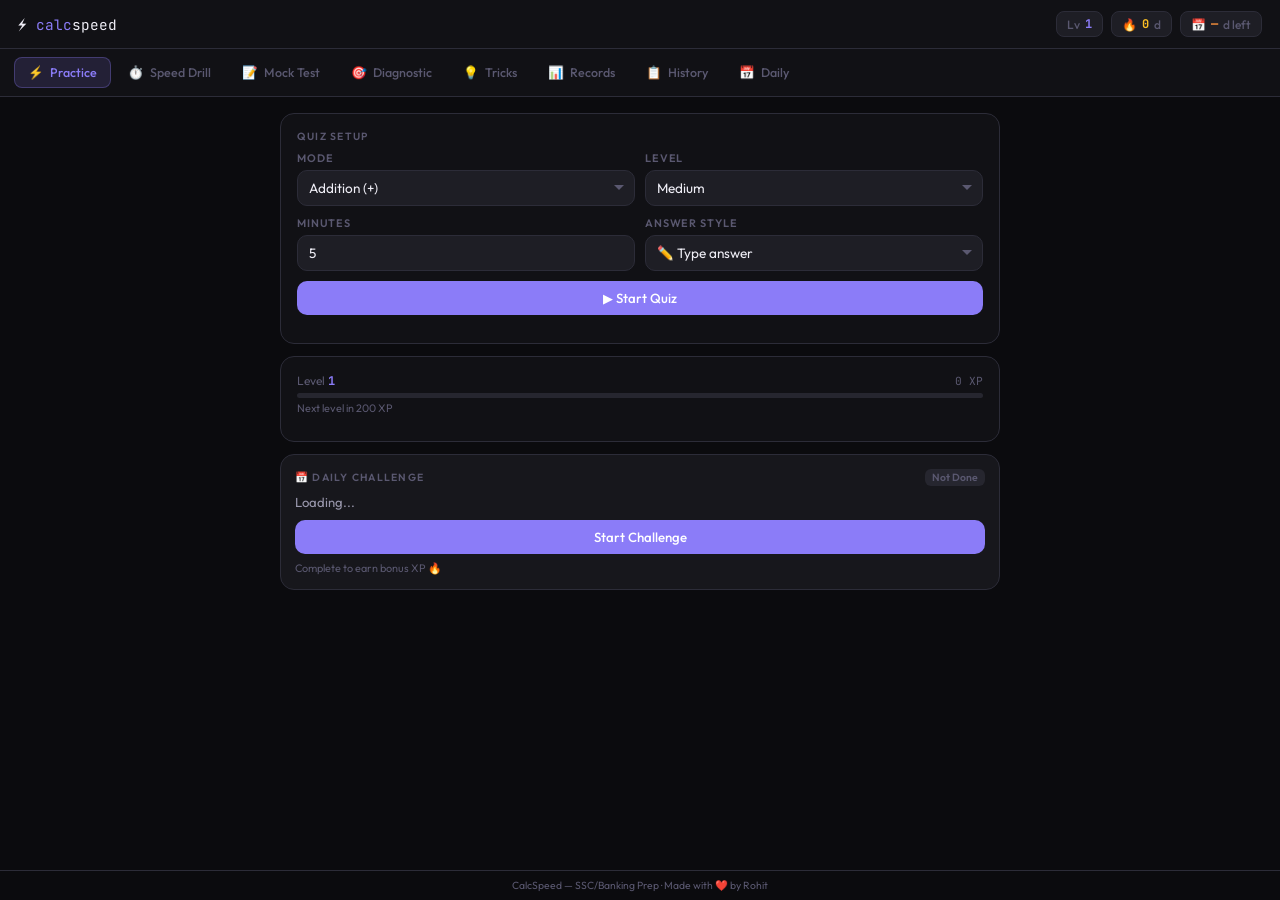
==== commit bf9dd695: "Update index.html" ====
--- a/index.html
+++ b/index.html
@@ -1,5 +1,5 @@
 <!DOCTYPE html>
-<html lang="en">
+<html lang="en"> 
 <head>
 <meta charset="UTF-8"/>
 <meta name="viewport" content="width=device-width, initial-scale=1.0"/>
--- a/css/style.css
+++ b/css/style.css
@@ -1,515 +1,247 @@
-*{ margin:0; padding:0; box-sizing:border-box; font-family:Arial,sans-serif; }
-
-body{
-  background: linear-gradient(135deg,#f0f4ff,#fff);
-  min-height:100vh;
-  display:flex;
-  align-items:center;
-  justify-content:center;
-  padding:18px;
+/* ─── style.css ────────────────────────────────────────────────── */
+/* Add new components at the bottom. Core variables at the top.    */
+
+*,*::before,*::after{box-sizing:border-box;margin:0;padding:0}
+
+:root{
+  --bg:#0b0b0e;--s1:#111115;--s2:#17171c;--s3:#1e1e25;--s4:#26262f;
+  --br:#2c2c38;--br2:#3a3a48;
+  --t1:#eeedf5;--t2:#9a98ad;--t3:#5a5870;
+  --accent:#8b7cf8;--accent-glow:rgba(139,124,248,0.15);
+  --green:#34d399;--green-dim:rgba(52,211,153,0.12);
+  --red:#f87171;--red-dim:rgba(248,113,113,0.12);
+  --yellow:#fbbf24;--yellow-dim:rgba(251,191,36,0.12);
+  --orange:#fb923c;--orange-dim:rgba(251,146,60,0.12);
+  --blue:#60a5fa;--blue-dim:rgba(96,165,250,0.12);
+  --r:14px;--r2:10px;
+  --sans:'Outfit',sans-serif;--mono:'JetBrains Mono',monospace;
 }
 
-.app{
-  width:100%;
-  max-width:1100px;
-  background:#fff;
-  border-radius:18px;
-  box-shadow:0 10px 25px rgba(0,0,0,0.1);
-  padding:18px;
+html,body{height:100%;overflow:hidden}
+body{background:var(--bg);color:var(--t1);font-family:var(--sans);display:flex;flex-direction:column;font-size:14px}
+
+/* ── Topbar ── */
+.topbar{display:flex;align-items:center;justify-content:space-between;padding:11px 18px;background:var(--s1);border-bottom:1px solid var(--br);flex-shrink:0;gap:10px}
+.logo{font-family:var(--mono);font-size:.9rem;white-space:nowrap}
+.logo em{color:var(--accent);font-style:normal}
+.topbar-right{display:flex;align-items:center;gap:8px;flex-wrap:wrap}
+.badge-pill{display:flex;align-items:center;gap:5px;background:var(--s3);border:1px solid var(--br);border-radius:8px;padding:4px 10px;font-size:.75rem;font-weight:500;color:var(--t3);white-space:nowrap}
+.badge-pill b{font-family:var(--mono)}
+.level-pill b{color:var(--accent)}
+.streak-pill b{color:var(--yellow)}
+.exam-pill b{color:var(--orange)}
+
+/* ── Tabs ── */
+.tabs{display:flex;gap:3px;padding:8px 14px;background:var(--s1);border-bottom:1px solid var(--br);flex-shrink:0;overflow-x:auto;scrollbar-width:none}
+.tabs::-webkit-scrollbar{display:none}
+.tab{display:flex;align-items:center;gap:6px;padding:7px 13px;border-radius:8px;font-size:.78rem;font-weight:500;cursor:pointer;border:1px solid transparent;background:transparent;color:var(--t3);transition:all .15s;font-family:var(--sans);white-space:nowrap;flex-shrink:0}
+.tab:hover{background:var(--s3);color:var(--t2)}
+.tab.active{background:var(--accent-glow);color:var(--accent);border-color:rgba(139,124,248,.3)}
+
+/* ── Pages ── */
+.page{display:none;flex:1;overflow-y:auto;padding:16px}
+.page.active{display:block}
+.inner{max-width:720px;margin:0 auto}
+.page::-webkit-scrollbar{width:3px}
+.page::-webkit-scrollbar-thumb{background:var(--br);border-radius:99px}
+
+/* ── Layout helpers ── */
+.card{background:var(--s1);border:1px solid var(--br);border-radius:var(--r);padding:16px;margin-bottom:12px}
+.card-sm{background:var(--s2);border:1px solid var(--br);border-radius:var(--r2);padding:12px;margin-bottom:12px}
+.g2{display:grid;grid-template-columns:1fr 1fr;gap:10px}
+.g3{display:grid;grid-template-columns:1fr 1fr 1fr;gap:8px}
+.g4{display:grid;grid-template-columns:repeat(4,1fr);gap:8px}
+.gfull{grid-column:1/-1}
+.row-sb{display:flex;justify-content:space-between;align-items:center}
+.slabel{font-size:.65rem;font-weight:600;letter-spacing:.12em;text-transform:uppercase;color:var(--t3);margin-bottom:8px}
+.div{height:1px;background:var(--br);margin:12px 0}
+.na{color:var(--t3);font-style:italic}
+.na-msg{color:var(--t3);font-style:italic;font-size:.82rem;padding:8px 0}
+
+/* ── Form fields ── */
+.field label{display:block;font-size:.68rem;font-weight:600;letter-spacing:.08em;text-transform:uppercase;color:var(--t3);margin-bottom:5px}
+.field select,.field input[type=number],.field input[type=date]{width:100%;background:var(--s3);border:1px solid var(--br);border-radius:var(--r2);color:var(--t1);font-family:var(--sans);font-size:.85rem;padding:8px 11px;outline:none;transition:border .15s;-webkit-appearance:none;appearance:none}
+.field select{background-image:url("data:image/svg+xml,%3Csvg xmlns='http://www.w3.org/2000/svg' width='10' height='10' viewBox='0 0 10 10'%3E%3Cpath fill='%235a5870' d='M5 7L0 2h10z'/%3E%3C/svg%3E");background-repeat:no-repeat;background-position:right 10px center;padding-right:26px;cursor:pointer}
+.field select:focus,.field input:focus{border-color:var(--accent)}
+.extra{background:var(--s2);border:1px solid var(--br);border-radius:var(--r2);padding:12px;margin-bottom:12px;display:none}
+.extra.show{display:block}
+.extra-hint{font-size:.68rem;color:var(--t3);margin-top:6px;font-style:italic}
+
+/* ── Buttons ── */
+.btn{display:inline-flex;align-items:center;justify-content:center;gap:5px;padding:9px 16px;border-radius:var(--r2);border:none;font-family:var(--sans);font-size:.83rem;font-weight:500;cursor:pointer;transition:all .15s}
+.btn:active{transform:scale(.97)}
+.btn-accent{background:var(--accent);color:#fff}.btn-accent:hover{background:#9d8ffb}
+.btn-accent:disabled{background:var(--s4);color:var(--t3);cursor:not-allowed;transform:none}
+.btn-outline{background:transparent;border:1px solid var(--br);color:var(--t3)}.btn-outline:hover{border-color:var(--br2);color:var(--t2)}
+.btn-outline:disabled{opacity:.35;cursor:not-allowed;transform:none}
+.btn-red{background:var(--red-dim);border:1px solid rgba(248,113,113,.25);color:var(--red)}.btn-red:hover{background:rgba(248,113,113,.22)}
+.btn-red:disabled{opacity:.35;cursor:not-allowed;transform:none}
+.btn-green{background:var(--green-dim);border:1px solid rgba(52,211,153,.25);color:var(--green)}
+.btn-yellow{background:var(--yellow-dim);border:1px solid rgba(251,191,36,.25);color:var(--yellow)}
+.strip{display:flex;gap:8px;margin-bottom:12px}
+.strip .btn-accent{flex:1}
+
+/* ── Live chips ── */
+.chips3{display:grid;grid-template-columns:repeat(3,1fr);gap:8px;margin-bottom:12px}
+.chip{background:var(--s2);border:1px solid var(--br);border-radius:var(--r2);padding:9px 8px;text-align:center}
+.chip-lbl{font-size:.6rem;text-transform:uppercase;letter-spacing:.1em;color:var(--t3);margin-bottom:2px}
+.chip-val{font-family:var(--mono);font-size:1rem;font-weight:600}
+#timeLeft,#sdQNum,#mockTimeLeft{color:var(--accent)}
+#scoreVal,#sdScore,#mockScore{color:var(--green)}
+#wrongVal,#sdWrong,#mockWrong{color:var(--red)}
+
+/* ── Question area ── */
+.q-area{background:var(--s2);border:1px solid var(--br);border-radius:var(--r);padding:18px;margin-bottom:12px;transition:border-color .3s}
+.q-area.live{border-color:rgba(139,124,248,.4)}
+.q-area.live-speed{border-color:rgba(251,191,36,.4)}
+.q-area.live-mock{border-color:rgba(96,165,250,.4)}
+.q-text{font-family:var(--mono);font-size:1.65rem;font-weight:700;text-align:center;color:var(--t1);margin-bottom:14px;min-height:2.2rem;line-height:1.2}
+.fill-row{display:flex;gap:8px}
+.fill-row input{flex:1;background:var(--s1);border:1px solid var(--br);border-radius:var(--r2);color:var(--t1);font-family:var(--mono);font-size:.95rem;padding:9px 13px;outline:none;transition:border .15s}
+.fill-row input:focus{border-color:var(--accent)}
+.fill-row input:disabled{opacity:.35}
+.mcq-grid{display:grid;grid-template-columns:1fr 1fr;gap:8px}
+.mcq-opt{padding:12px;border-radius:var(--r2);border:1px solid var(--br);background:var(--s1);color:var(--t1);font-family:var(--mono);font-size:.95rem;font-weight:600;cursor:pointer;transition:all .18s;text-align:center;width:100%}
+.mcq-opt:hover:not(:disabled){border-color:var(--accent);background:var(--accent-glow);color:var(--accent)}
+.mcq-opt.correct{background:var(--green-dim)!important;border-color:var(--green)!important;color:var(--green)!important;pointer-events:none}
+.mcq-opt.wrong{background:var(--red-dim)!important;border-color:var(--red)!important;color:var(--red)!important;pointer-events:none}
+.mcq-opt.show-correct{background:var(--green-dim)!important;border-color:var(--green)!important;color:var(--green)!important;pointer-events:none}
+.mcq-opt:disabled{pointer-events:none;opacity:.45}
+.skip-row{display:flex;justify-content:flex-end;margin-top:8px}
+.msg{margin-top:8px;font-size:.82rem;font-weight:500;text-align:center;min-height:1.1rem}
+.msg-g{color:var(--green)}.msg-r{color:var(--red)}.msg-y{color:var(--yellow)}
+
+/* ── Per-question timer bar ── */
+.qtimer-wrap{margin-bottom:10px}
+.qtimer-bar-bg{height:4px;background:var(--s4);border-radius:99px;overflow:hidden}
+.qtimer-bar-fill{height:100%;border-radius:99px;transition:width 1s linear,background .5s}
+.qtimer-label{font-size:.68rem;color:var(--t3);text-align:right;margin-top:3px;font-family:var(--mono)}
+
+/* ── XP / Combo bars ── */
+.bar-sec{margin-bottom:10px}
+.bar-top{display:flex;justify-content:space-between;align-items:baseline;margin-bottom:4px}
+.bar-left{font-size:.75rem;color:var(--t3)}.bar-left b{color:var(--accent);font-family:var(--mono)}
+.bar-right{font-family:var(--mono);font-size:.7rem;color:var(--t3)}
+.bar-bg{height:5px;background:var(--s4);border-radius:99px;overflow:hidden}
+.bar-fill{height:100%;border-radius:99px;transition:width .4s ease}
+.xp-bar{background:var(--accent)}
+.combo-bar{background:linear-gradient(90deg,var(--yellow),#f97316)}
+.bar-hint{font-size:.68rem;color:var(--t3);margin-top:3px}
+
+/* ── Daily preview ── */
+.daily-wrap{background:var(--s2);border:1px solid var(--br);border-radius:var(--r);padding:14px;margin-bottom:12px}
+.d-badge{font-size:.65rem;font-weight:600;padding:2px 7px;border-radius:6px;background:var(--s4);color:var(--t3)}
+.d-badge.done{background:var(--green-dim);color:var(--green)}
+.d-hint{font-size:.68rem;color:var(--t3);margin-top:7px}
+
+/* ── Records ── */
+.rec-grid{display:grid;grid-template-columns:1fr 1fr;gap:9px;margin-bottom:12px}
+.rec-box{background:var(--s2);border:1px solid var(--br);border-radius:var(--r);padding:12px}
+.rec-title{font-size:.65rem;font-weight:600;text-transform:uppercase;letter-spacing:.1em;color:var(--t3);margin-bottom:7px}
+.rec-val{font-size:.75rem;color:var(--t2);line-height:1.8}
+.rec-val b{color:var(--yellow);font-family:var(--mono);font-size:.7rem}
+.motive-box{background:var(--accent-glow);border:1px solid rgba(139,124,248,.2);border-radius:var(--r);padding:14px;margin-bottom:12px}
+.motive-txt{font-size:.85rem;color:var(--accent);font-weight:500}
+
+/* ── Target tracker ── */
+.target-card{background:linear-gradient(135deg,rgba(139,124,248,.12),rgba(251,146,60,.08));border:1px solid rgba(139,124,248,.25);border-radius:var(--r);padding:16px;margin-bottom:12px}
+.target-days{font-family:var(--mono);font-size:2.2rem;font-weight:700;color:var(--accent);line-height:1}
+.target-sub{font-size:.75rem;color:var(--t2);margin-top:4px}
+.target-progress-row{display:grid;grid-template-columns:1fr 1fr 1fr;gap:8px;margin-top:12px}
+.tprog-box{background:rgba(0,0,0,.2);border-radius:8px;padding:8px;text-align:center}
+.tprog-val{font-family:var(--mono);font-size:.95rem;font-weight:600;color:var(--t1)}
+.tprog-lbl{font-size:.62rem;color:var(--t3);margin-top:2px}
+
+/* ── Heatmap ── */
+.heatmap-grid{display:grid;grid-template-columns:repeat(4,1fr);gap:6px;margin-bottom:10px}
+.hmap-cell{background:var(--s2);border:1px solid var(--br);border-radius:8px;padding:10px 8px;text-align:center;cursor:pointer;transition:all .15s}
+.hmap-cell:hover{border-color:var(--br2)}
+.hmap-name{font-size:.68rem;color:var(--t3);margin-bottom:4px;text-transform:capitalize}
+.hmap-pct{font-family:var(--mono);font-size:.95rem;font-weight:700}
+.hmap-bar{height:3px;border-radius:99px;margin-top:5px}
+
+/* ── Badges ── */
+.badges-grid{display:grid;grid-template-columns:repeat(4,1fr);gap:8px;margin-bottom:12px}
+.badge-box{background:var(--s2);border:1px solid var(--br);border-radius:var(--r2);padding:12px 8px;text-align:center;transition:all .2s}
+.badge-icon{font-size:1.5rem;margin-bottom:5px}
+.badge-name{font-size:.65rem;font-weight:600;color:var(--t2);margin-bottom:2px}
+.badge-cond{font-size:.6rem;color:var(--t3);line-height:1.4}
+.badge-box.earned{border-color:rgba(251,191,36,.4);background:var(--yellow-dim)}
+.badge-box.earned .badge-name{color:var(--yellow)}
+
+/* ── Diagnostic ── */
+.diag-intro{text-align:center;padding:16px 0}
+.diag-big{font-size:2.5rem;margin-bottom:8px}
+.diag-title{font-size:1.1rem;font-weight:600;color:var(--t1);margin-bottom:6px}
+.diag-sub{font-size:.83rem;color:var(--t2);line-height:1.6;margin-bottom:18px}
+.diag-progress{display:flex;align-items:center;gap:10px;margin-bottom:12px}
+.diag-prog-bar{flex:1;height:6px;background:var(--s4);border-radius:99px;overflow:hidden}
+.diag-prog-fill{height:100%;background:var(--blue);border-radius:99px;transition:width .4s ease}
+.diag-prog-txt{font-size:.72rem;font-family:var(--mono);color:var(--t3);white-space:nowrap}
+.level-result{text-align:center;padding:14px 0}
+.level-badge-big{font-size:3rem;margin-bottom:8px}
+.level-name{font-size:1.3rem;font-weight:700;color:var(--t1);margin-bottom:4px}
+.level-desc{font-size:.83rem;color:var(--t2);line-height:1.6;margin-bottom:16px}
+.topic-scores{display:grid;grid-template-columns:1fr 1fr;gap:8px;margin-bottom:14px}
+.topic-score-box{background:var(--s2);border:1px solid var(--br);border-radius:var(--r2);padding:10px}
+.ts-name{font-size:.7rem;color:var(--t3);margin-bottom:4px;text-transform:capitalize}
+.ts-bar{height:5px;background:var(--s4);border-radius:99px;overflow:hidden;margin-bottom:3px}
+.ts-fill{height:100%;border-radius:99px}
+.ts-val{font-size:.68rem;font-family:var(--mono);color:var(--t2)}
+
+/* ── Mock test ── */
+.mock-q-num{font-size:.68rem;color:var(--t3);font-family:var(--mono)}
+.neg-badge{display:inline-flex;align-items:center;gap:4px;background:var(--red-dim);border:1px solid rgba(248,113,113,.2);border-radius:6px;padding:3px 8px;font-size:.68rem;color:var(--red);font-weight:600}
+.mock-result-grid{display:grid;grid-template-columns:repeat(3,1fr);gap:8px;margin-bottom:12px}
+.mock-stat{background:var(--s2);border:1px solid var(--br);border-radius:var(--r2);padding:10px;text-align:center}
+.mock-stat-lbl{font-size:.62rem;text-transform:uppercase;letter-spacing:.08em;color:var(--t3);margin-bottom:3px}
+.mock-stat-val{font-family:var(--mono);font-size:1.1rem;font-weight:700}
+
+/* ── Speed drill ── */
+.sd-avg{font-size:.72rem;color:var(--t3);text-align:center;margin-bottom:10px;font-family:var(--mono)}
+
+/* ── Tricks library ── */
+.tricks-cats{display:flex;gap:6px;flex-wrap:wrap;margin-bottom:14px}
+.trick-cat-btn{padding:5px 12px;border-radius:8px;border:1px solid var(--br);background:var(--s2);color:var(--t3);font-size:.75rem;cursor:pointer;transition:all .15s}
+.trick-cat-btn.active{background:var(--accent-glow);color:var(--accent);border-color:rgba(139,124,248,.3)}
+.trick-card{background:var(--s2);border:1px solid var(--br);border-radius:var(--r);padding:14px;margin-bottom:10px}
+.trick-title{font-size:.88rem;font-weight:600;color:var(--t1);margin-bottom:4px}
+.trick-formula{font-family:var(--mono);font-size:.82rem;color:var(--accent);background:var(--s3);border-radius:6px;padding:6px 10px;margin:8px 0}
+.trick-example{font-size:.78rem;color:var(--t2);line-height:1.7;white-space:pre-line;margin-bottom:8px}
+.trick-tag{font-size:.62rem;font-weight:600;text-transform:uppercase;padding:2px 6px;border-radius:4px;background:var(--yellow-dim);color:var(--yellow);display:inline-block;margin-bottom:6px}
+
+/* ── Wrong history ── */
+.wh-mode-label{font-size:.65rem;font-weight:600;text-transform:uppercase;letter-spacing:.1em;color:var(--t3);margin:12px 0 6px}
+.wh-row{display:flex;align-items:center;gap:10px;padding:6px 0;border-bottom:1px solid var(--br);font-size:.78rem}
+.wh-q{flex:1;color:var(--t2);font-family:var(--mono)}
+.wh-correct{color:var(--green);font-family:var(--mono);white-space:nowrap}
+.wh-given{color:var(--red);font-family:var(--mono);white-space:nowrap}
+
+/* ── Daily page ── */
+.daily-hero{text-align:center;padding:18px 0 14px}
+.daily-hero-emoji{font-size:2.5rem;margin-bottom:6px}
+.d-pills{display:flex;flex-wrap:wrap;gap:8px;justify-content:center;margin-bottom:14px}
+.d-pill{background:var(--s3);border:1px solid var(--br);border-radius:8px;padding:5px 12px;font-size:.8rem;font-family:var(--mono);color:var(--t2)}
+
+/* ── Result card ── */
+.result-card{background:var(--s1);border:1px solid var(--br);border-radius:var(--r);padding:24px;margin-bottom:12px;text-align:center}
+.result-emoji{font-size:2.2rem;margin-bottom:8px}
+.result-score-big{font-family:var(--mono);font-size:1.4rem;color:var(--t1);margin-bottom:5px}
+.result-sub-txt{font-size:.8rem;color:var(--t2)}
+
+/* ── Footer ── */
+.foot{text-align:center;font-size:.65rem;color:var(--t3);padding:8px;border-top:1px solid var(--br);flex-shrink:0}
+
+/* ── Mobile responsive ── */
+@media(max-width:600px){
+  .topbar{padding:8px 12px}.tabs{padding:6px 10px}
+  .page{padding:12px}.g2{grid-template-columns:1fr}.g3{grid-template-columns:1fr 1fr}
+  .g4{grid-template-columns:1fr 1fr}.q-text{font-size:1.3rem}
+  .rec-grid{grid-template-columns:1fr}.heatmap-grid{grid-template-columns:repeat(2,1fr)}
+  .badges-grid{grid-template-columns:repeat(3,1fr)}.mock-result-grid{grid-template-columns:1fr 1fr}
+  .topic-scores{grid-template-columns:1fr}.target-progress-row{grid-template-columns:1fr 1fr}
+  .tab .tab-txt{display:none}
 }
-
-.header{
-  display:flex;
-  justify-content:space-between;
-  align-items:center;
-  gap:12px;
-  flex-wrap:wrap;
-  margin-bottom:14px;
+@media(max-width:360px){
+  .mcq-grid{grid-template-columns:1fr}.badges-grid{grid-template-columns:1fr 1fr}
 }
-.header h1{ font-size:24px; color:#111; }
-
-.badge{
-  display:inline-block;
-  padding:8px 12px;
-  border-radius:999px;
-  background:#eef2ff;
-  border:1px solid #c7d2fe;
-  color:#1e40af;
-  font-weight:bold;
-  font-size:14px;
-}
-
-.grid{
-  display:grid;
-  grid-template-columns: 1.2fr 0.8fr;
-  gap:14px;
-}
-
-.card{
-  border:1px solid #e5e7eb;
-  border-radius:16px;
-  padding:14px;
-  box-shadow:0 6px 14px rgba(0,0,0,0.06);
-  background:#fff;
-}
-
-.cardTitle{
-  font-size:16px;
-  font-weight:bold;
-  margin-bottom:10px;
-  color:#111;
-}
-
-.controls{
-  display:grid;
-  grid-template-columns: 1fr 1fr 1fr;
-  gap:10px;
-}
-
-.control label{
-  font-size:13px;
-  color:#444;
-  font-weight:bold;
-  display:block;
-  margin-bottom:6px;
-}
-
-select,input{
-  width:100%;
-  padding:10px;
-  border:1px solid #ccc;
-  border-radius:10px;
-  font-size:15px;
-}
-
-.tableSettings{
-  margin-top:10px;
-  display:grid;
-  grid-template-columns: 1fr 1fr 1fr;
-  gap:10px;
-  padding:10px;
-  border-radius:14px;
-  border:1px solid #e5e7eb;
-  background:#f9fafb;
-}
-.hidden{ display:none; }
-
-.hintText{
-  grid-column:1/-1;
-  font-size:13px;
-  color:#666;
-}
-
-.actions{
-  display:flex;
-  gap:10px;
-  flex-wrap:wrap;
-  margin-top:12px;
-}
-
-.btn{
-  padding:10px 12px;
-  border-radius:12px;
-  border:none;
-  font-weight:bold;
-  cursor:pointer;
-  transition:0.2s;
-}
-.btn.primary{ background:#2563eb; color:#fff; }
-.btn.primary:hover{ background:#1e4ed8; }
-
-.btn.danger{ background:#ef4444; color:#fff; }
-.btn.danger:hover{ background:#dc2626; }
-
-.btn.dark{ background:#111827; color:#fff; }
-.btn.dark:hover{ background:#000; }
-
-.btn.ghost{
-  background:#f3f4f6;
-  color:#111;
-  border:1px solid #e5e7eb;
-}
-.btn.ghost:hover{
-  background:#e5e7eb;
-}
-
-.liveInfo{
-  display:flex;
-  gap:12px;
-  flex-wrap:wrap;
-  margin-top:12px;
-  font-weight:bold;
-  color:#333;
-}
-
-.questionBox{
-  margin-top:14px;
-  background:#f9fafb;
-  border:1px solid #e5e7eb;
-  border-radius:16px;
-  padding:14px;
-  text-align:center;
-}
-
-.questionText{
-  font-size:28px;
-  font-weight:bold;
-  color:#111;
-}
-
-.answerRow{
-  display:flex;
-  justify-content:center;
-  gap:10px;
-  margin-top:12px;
-  flex-wrap:wrap;
-}
-
-.answerRow input{
-  width:180px;
-  text-align:center;
-  font-weight:bold;
-}
-
-.message{
-  margin-top:10px;
-  min-height:22px;
-  font-weight:bold;
-}
-
-.recordGrid{
-  display:grid;
-  grid-template-columns: 1fr;
-  gap:10px;
-}
-
-.recordBox{
-  background:#f9fafb;
-  border:1px solid #e5e7eb;
-  border-radius:14px;
-  padding:10px;
-}
-
-.recordTitle{
-  font-weight:bold;
-  margin-bottom:6px;
-  color:#111;
-}
-
-.recordValue{
-  font-size:14px;
-  color:#333;
-  line-height:1.5;
-}
-
-.cardTop{
-  display:flex;
-  justify-content:space-between;
-  align-items:center;
-  gap:10px;
-  flex-wrap:wrap;
-}
-
-.note{
-  margin-top:10px;
-  font-size:13px;
-  color:#666;
-  text-align:center;
-}
-
-.footer{
-  margin-top:14px;
-  text-align:center;
-  font-size:13px;
-  color:#666;
-}
-.xpBox{
-  margin-top: 10px;
-  padding: 10px;
-  border-radius: 14px;
-  border: 1px solid #e5e7eb;
-  background: #f9fafb;
-}
-
-.xpTop{
-  display:flex;
-  justify-content:space-between;
-  align-items:center;
-  gap:10px;
-  flex-wrap:wrap;
-  margin-bottom:8px;
-}
-
-.xpTitle{
-  font-weight:bold;
-  color:#111;
-}
-
-.xpValue{
-  font-weight:bold;
-  color:#1e40af;
-}
-
-.xpBar{
-  width:100%;
-  height:12px;
-  background:#e5e7eb;
-  border-radius:999px;
-  overflow:hidden;
-}
-
-.xpFill{
-  height:100%;
-  width:0%;
-  background:#2563eb;
-  border-radius:999px;
-  transition: 0.25s;
-}
-
-.xpHint{
-  margin-top:8px;
-  font-size:13px;
-  color:#555;
-  font-weight:bold;
-}
-.comboBox{
-  margin-top: 10px;
-  padding: 10px;
-  border-radius: 14px;
-  border: 1px solid #e5e7eb;
-  background: #fff7ed;
-}
-
-.comboTop{
-  display:flex;
-  justify-content:space-between;
-  align-items:center;
-  gap:10px;
-  flex-wrap:wrap;
-  margin-bottom:8px;
-}
-
-.comboTitle{
-  font-weight:bold;
-  color:#7c2d12;
-}
-
-.comboValue{
-  font-weight:bold;
-  color:#ea580c;
-}
-
-.comboBar{
-  width:100%;
-  height:12px;
-  background:#fed7aa;
-  border-radius:999px;
-  overflow:hidden;
-}
-
-.comboFill{
-  height:100%;
-  width:0%;
-  background:#ea580c;
-  border-radius:999px;
-  transition: 0.25s;
-}
-
-.comboHint{
-  margin-top:8px;
-  font-size:13px;
-  color:#7c2d12;
-  font-weight:bold;
-}
-.dailyBox{
-  margin-top: 10px;
-  padding: 10px;
-  border-radius: 14px;
-  border: 1px solid #e5e7eb;
-  background: #ecfdf5;
-}
-
-.dailyTop{
-  display:flex;
-  justify-content:space-between;
-  align-items:center;
-  gap:10px;
-  flex-wrap:wrap;
-  margin-bottom:8px;
-}
-
-.dailyTitle{
-  font-weight:bold;
-  color:#065f46;
-}
-
-.dailyStatus{
-  font-weight:bold;
-  padding:6px 10px;
-  border-radius:999px;
-  background:#d1fae5;
-  border:1px solid #86efac;
-  color:#065f46;
-  font-size:13px;
-}
-
-.dailyText{
-  font-size:14px;
-  color:#064e3b;
-  font-weight:bold;
-  margin:6px 0;
-  line-height:1.4;
-}
-
-.dailyActions{
-  margin-top:8px;
-  display:flex;
-  gap:10px;
-  flex-wrap:wrap;
-}
-
-.dailyHint{
-  margin-top:8px;
-  font-size:13px;
-  color:#065f46;
-  font-weight:bold;
-}
-/* ===== DARK MODE DEFAULT ===== */
-body.dark{
-  background: linear-gradient(135deg,#0b1220,#111827);
-  color: #e5e7eb;
-}
-
-body.dark .app{
-  background:#0f172a;
-  box-shadow: 0 10px 25px rgba(0,0,0,0.5);
-}
-
-body.dark .card{
-  background:#111827;
-  border:1px solid #1f2937;
-  box-shadow: 0 6px 14px rgba(0,0,0,0.35);
-}
-
-body.dark .cardTitle,
-body.dark .header h1{
-  color:#f9fafb;
-}
-
-body.dark label{
-  color:#cbd5e1;
-}
-
-body.dark select,
-body.dark input{
-  background:#0b1220;
-  color:#e5e7eb;
-  border:1px solid #334155;
-}
-
-body.dark .questionBox,
-body.dark .recordBox,
-body.dark .xpBox{
-  background:#0b1220;
-  border:1px solid #1f2937;
-}
-
-body.dark .liveInfo{
-  color:#e5e7eb;
-}
-
-body.dark .btn.ghost{
-  background:#0b1220;
-  color:#e5e7eb;
-  border:1px solid #334155;
-}
-
-body.dark .btn.ghost:hover{
-  background:#111827;
-}
-
-body.dark .badge{
-  background:#0b1220;
-  border:1px solid #334155;
-  color:#93c5fd;
-}
-
-body.dark .footer,
-body.dark .note{
-  color:#94a3b8;
-}
-/* ✅ Dark mode text fix (force all text to light) */
-body.dark,
-body.dark *{
-  color: #e5e7eb;
-}
-
-body.dark .recordTitle,
-body.dark .xpTitle,
-body.dark .xpValue,
-body.dark .comboTitle,
-body.dark .comboValue,
-body.dark .dailyTitle,
-body.dark .dailyText,
-body.dark .dailyHint,
-body.dark .recordValue,
-body.dark .questionText,
-body.dark .liveItem{
-  color:#e5e7eb !important;
-}
-
-/* message colors keep */
-body.dark .message{
-  color:#e5e7eb;
-}
-/* ✅ Dark mode override for Combo + Daily boxes */
-body.dark .comboBox{
-  background:#0b1220 !important;
-  border:1px solid #1f2937 !important;
-}
-
-body.dark .comboTitle,
-body.dark .comboValue,
-body.dark .comboHint{
-  color:#e5e7eb !important;
-}
-
-body.dark .comboBar{
-  background:#1f2937 !important;
-}
-
-body.dark .comboFill{
-  background:#f59e0b !important; /* orange highlight */
-}
-
-/* ✅ Daily Challenge dark mode */
-body.dark .dailyBox{
-  background:#0b1220 !important;
-  border:1px solid #1f2937 !important;
-}
-
-body.dark .dailyTitle,
-body.dark .dailyText,
-body.dark .dailyHint{
-  color:#e5e7eb !important;
-}
-
-body.dark .dailyStatus{
-  background:#111827 !important;
-  border:1px solid #334155 !important;
-  color:#93c5fd !important;
-}
-/* ✅ Table Practice settings box dark mode */
-body.dark .tableSettings{
-  background:#0b1220 !important;
-  border:1px solid #1f2937 !important;
-}
-
-body.dark .hintText{
-  color:#94a3b8 !important;
-}
-/* ✅ Fix mobile jumping due to keyboard */
-body{
-  min-height: 100vh;
-  min-height: 100dvh; /* dynamic viewport height */
-}
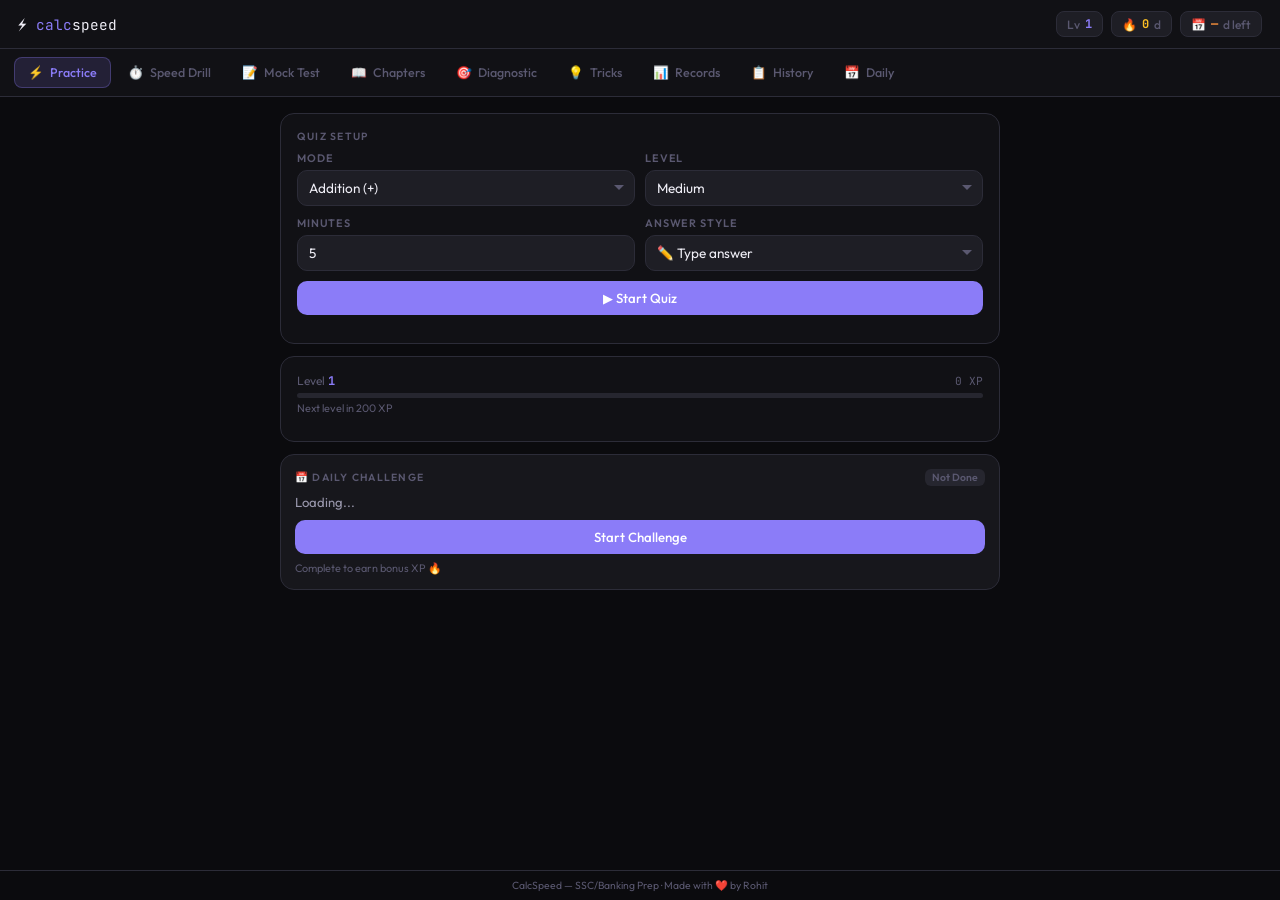
==== commit b442eda1: "Add chapter selection and quiz functionality" ====
--- a/index.html
+++ b/index.html
@@ -1,5 +1,5 @@
 <!DOCTYPE html>
-<html lang="en"> 
+<html lang="en">
 <head>
 <meta charset="UTF-8"/>
 <meta name="viewport" content="width=device-width, initial-scale=1.0"/>
@@ -27,6 +27,7 @@
   <button class="tab active" data-page="practice"><span>⚡</span><span class="tab-txt">Practice</span></button>
   <button class="tab" data-page="speed"><span>⏱️</span><span class="tab-txt">Speed Drill</span></button>
   <button class="tab" data-page="mock"><span>📝</span><span class="tab-txt">Mock Test</span></button>
+  <button class="tab" data-page="chapters"><span>📖</span><span class="tab-txt">Chapters</span></button>
   <button class="tab" data-page="diag"><span>🎯</span><span class="tab-txt">Diagnostic</span></button>
   <button class="tab" data-page="tricks"><span>💡</span><span class="tab-txt">Tricks</span></button>
   <button class="tab" data-page="records"><span>📊</span><span class="tab-txt">Records</span></button>
@@ -76,10 +77,22 @@
       </div>
       <div id="tableSettings" class="extra">
         <p class="slabel">Table Settings</p>
-        <div class="g3">
-          <div class="field"><label>Table No.</label><input id="tableNumber" type="number" min="1" max="200" value="11"/></div>
-          <div class="field"><label>From</label><input id="tableFrom" type="number" min="1" max="100" value="1"/></div>
-          <div class="field"><label>To</label><input id="tableTo" type="number" min="1" max="200" value="20"/></div>
+
+        <div style="font-size:.68rem;font-weight:600;letter-spacing:.08em;text-transform:uppercase;color:var(--t3);margin-bottom:6px">Which tables to practice</div>
+        <div class="g2" style="margin-bottom:8px">
+          <div class="field"><label>Table From</label><input id="tableNumFrom" type="number" min="1" max="200" value="11" oninput="updateTablePreview()"/></div>
+          <div class="field"><label>Table To</label><input id="tableNumTo" type="number" min="1" max="200" value="11" oninput="updateTablePreview()"/></div>
+        </div>
+        <div style="font-size:.68rem;color:var(--t3);margin-bottom:10px;font-style:italic">Same value = single table &nbsp;|&nbsp; Range = random table picked each question</div>
+
+        <div style="font-size:.68rem;font-weight:600;letter-spacing:.08em;text-transform:uppercase;color:var(--t3);margin-bottom:6px">Multiplier range</div>
+        <div class="g2" style="margin-bottom:8px">
+          <div class="field"><label>Multiply From</label><input id="tableFrom" type="number" min="1" max="200" value="1" oninput="updateTablePreview()"/></div>
+          <div class="field"><label>Multiply To</label><input id="tableTo" type="number" min="1" max="200" value="20" oninput="updateTablePreview()"/></div>
+        </div>
+
+        <div id="tablePreview" style="background:var(--s3);border:1px solid var(--br);border-radius:8px;padding:8px 12px;font-size:.8rem;color:var(--accent);font-family:var(--mono);text-align:center">
+          Questions like: <b>11 × 7 = ?</b>
         </div>
       </div>
       <div id="powerSettings" class="extra">
@@ -352,6 +365,57 @@
 </div>
 
 <!-- ════════════════════════════════════════════════════════
+     CHAPTER QUIZ PAGE
+════════════════════════════════════════════════════════ -->
+<div class="page" id="page-chapters">
+<div class="inner">
+
+  <!-- Chapter selection -->
+  <div id="cq-select">
+    <div class="card" style="padding-bottom:10px">
+      <p class="slabel">Chapter-wise Quiz</p>
+      <p style="font-size:.78rem;color:var(--t2);margin-bottom:12px;line-height:1.6">
+        Pick a chapter → attempt questions mentally → get full step-by-step review with tricks at the end.
+      </p>
+      <div class="cq-chapter-grid" id="cqChapterGrid"></div>
+    </div>
+    <div id="cqConfigPanel" style="display:none"></div>
+  </div>
+
+  <!-- Active quiz -->
+  <div id="cq-quiz" style="display:none">
+    <div class="cq-prog-wrap">
+      <div class="cq-prog-bar"><div id="cqQProgFill" class="cq-prog-fill" style="width:0%"></div></div>
+      <div class="cq-prog-txt"><span id="cqQProgress">1/10</span></div>
+    </div>
+    <div class="q-area" style="border-color:rgba(139,124,248,.3)">
+      <div class="cq-chapter-lbl" id="cqChapterLabel">Chapter</div>
+      <div class="q-text" id="cqQText">—</div>
+      <div class="mcq-grid" id="cqOptGrid"></div>
+      <div class="msg" id="cqQMsg"></div>
+    </div>
+    <div class="strip">
+      <button id="cqBackFromQuiz" class="btn btn-red" style="flex:1">■ End Chapter Quiz</button>
+    </div>
+  </div>
+
+  <!-- Review screen -->
+  <div id="cq-review" style="display:none">
+    <div class="card">
+      <div id="cqRevSummary"></div>
+      <div style="display:flex;gap:8px">
+        <button id="cqRetryBtn" class="btn btn-accent" style="flex:1">🔁 Retry Chapter</button>
+        <button id="cqBackFromReview" class="btn btn-outline" style="flex:1">← All Chapters</button>
+      </div>
+    </div>
+    <p class="slabel" style="margin:14px 0 8px">Question-wise Review with Tricks</p>
+    <div id="cqRevList"></div>
+  </div>
+
+</div>
+</div>
+
+<!-- ════════════════════════════════════════════════════════
      TRICKS LIBRARY PAGE
 ════════════════════════════════════════════════════════ -->
 <div class="page" id="page-tricks">
@@ -455,6 +519,29 @@
 <footer class="foot">CalcSpeed — SSC/Banking Prep · Made with ❤️ by Rohit</footer>
 
 <script>
+// Live preview for table settings
+function updateTablePreview() {
+  const numFrom = parseInt(document.getElementById("tableNumFrom")?.value) || 11;
+  const numTo   = parseInt(document.getElementById("tableNumTo")?.value)   || 11;
+  const mulFrom = parseInt(document.getElementById("tableFrom")?.value)    || 1;
+  const mulTo   = parseInt(document.getElementById("tableTo")?.value)      || 20;
+
+  const tn = numFrom === numTo
+    ? `${numFrom}`
+    : `${Math.min(numFrom,numTo)}–${Math.max(numFrom,numTo)} (random)`;
+
+  const mul = mulFrom === mulTo
+    ? `${mulFrom}`
+    : `${Math.min(mulFrom,mulTo)}–${Math.max(mulFrom,mulTo)} (random)`;
+
+  const preview = document.getElementById("tablePreview");
+  if (preview) {
+    const exTn  = numFrom === numTo ? numFrom : Math.min(numFrom,numTo);
+    const exMul = mulFrom === mulTo ? mulFrom : Math.min(mulFrom,mulTo)+3;
+    preview.innerHTML = `Table: <b>${tn}</b> &nbsp;×&nbsp; Multiplier: <b>${mul}</b><br><span style="opacity:.6">e.g. ${exTn} × ${exMul} = ${exTn * exMul}</span>`;
+  }
+}
+
 // Register Service Worker for PWA offline support
 if ("serviceWorker" in navigator) {
   window.addEventListener("load", () => {
@@ -466,6 +553,11 @@
 </script>
 
 <!-- All app logic via ES modules -->
-<script type="module" src="./js/app.js"></script>
+<script type="module">
+  import { initChapterQuiz, bindChapterQuizEvents } from "./js/chapter-quiz.js";
+  import "./js/app.js";
+  // Init chapter quiz after app boots
+  setTimeout(() => { initChapterQuiz(); bindChapterQuizEvents(); }, 100);
+</script>
 </body>
 </html>
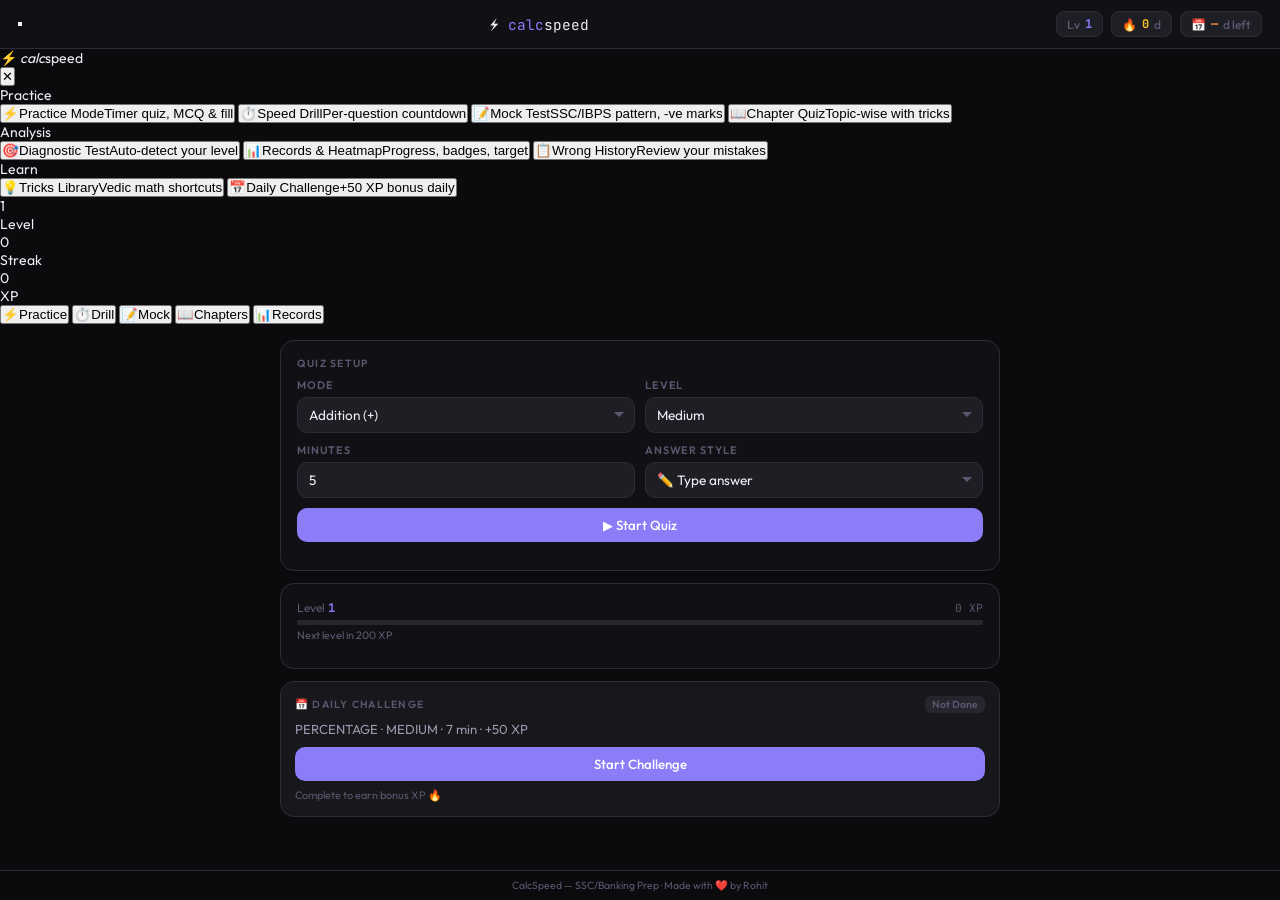
==== commit dc66c8d3: "Add side drawer and bottom navigation to index.html" ====
--- a/index.html
+++ b/index.html
@@ -14,6 +14,9 @@
 
 <!-- ── TOPBAR ──────────────────────────────────────────────── -->
 <header class="topbar">
+  <button class="hamburger" id="hamburgerBtn" aria-label="Menu">
+    <span></span><span></span><span></span>
+  </button>
   <div class="logo">⚡ <em>calc</em>speed</div>
   <div class="topbar-right">
     <div class="badge-pill level-pill">Lv <b id="topLevel">1</b></div>
@@ -22,17 +25,47 @@
   </div>
 </header>
 
-<!-- ── TABS ────────────────────────────────────────────────── -->
-<nav class="tabs">
-  <button class="tab active" data-page="practice"><span>⚡</span><span class="tab-txt">Practice</span></button>
-  <button class="tab" data-page="speed"><span>⏱️</span><span class="tab-txt">Speed Drill</span></button>
-  <button class="tab" data-page="mock"><span>📝</span><span class="tab-txt">Mock Test</span></button>
-  <button class="tab" data-page="chapters"><span>📖</span><span class="tab-txt">Chapters</span></button>
-  <button class="tab" data-page="diag"><span>🎯</span><span class="tab-txt">Diagnostic</span></button>
-  <button class="tab" data-page="tricks"><span>💡</span><span class="tab-txt">Tricks</span></button>
-  <button class="tab" data-page="records"><span>📊</span><span class="tab-txt">Records</span></button>
-  <button class="tab" data-page="history"><span>📋</span><span class="tab-txt">History</span></button>
-  <button class="tab" data-page="daily"><span>📅</span><span class="tab-txt">Daily</span></button>
+<!-- ── DRAWER OVERLAY ──────────────────────────────────────── -->
+<div class="drawer-overlay" id="drawerOverlay"></div>
+
+<!-- ── SIDE DRAWER ─────────────────────────────────────────── -->
+<nav class="drawer" id="sideDrawer">
+  <div class="drawer-header">
+    <div class="drawer-logo">⚡ <em>calc</em>speed</div>
+    <button class="drawer-close" id="drawerClose">✕</button>
+  </div>
+
+  <div class="drawer-section-label">Practice</div>
+  <button class="drawer-item active" data-page="practice"><span class="di-icon">⚡</span><span class="di-label">Practice Mode</span><span class="di-sub">Timer quiz, MCQ & fill</span></button>
+  <button class="drawer-item" data-page="speed"><span class="di-icon">⏱️</span><span class="di-label">Speed Drill</span><span class="di-sub">Per-question countdown</span></button>
+  <button class="drawer-item" data-page="mock"><span class="di-icon">📝</span><span class="di-label">Mock Test</span><span class="di-sub">SSC/IBPS pattern, -ve marks</span></button>
+  <button class="drawer-item" data-page="chapters"><span class="di-icon">📖</span><span class="di-label">Chapter Quiz</span><span class="di-sub">Topic-wise with tricks</span></button>
+
+  <div class="drawer-section-label">Analysis</div>
+  <button class="drawer-item" data-page="diag"><span class="di-icon">🎯</span><span class="di-label">Diagnostic Test</span><span class="di-sub">Auto-detect your level</span></button>
+  <button class="drawer-item" data-page="records"><span class="di-icon">📊</span><span class="di-label">Records & Heatmap</span><span class="di-sub">Progress, badges, target</span></button>
+  <button class="drawer-item" data-page="history"><span class="di-icon">📋</span><span class="di-label">Wrong History</span><span class="di-sub">Review your mistakes</span></button>
+
+  <div class="drawer-section-label">Learn</div>
+  <button class="drawer-item" data-page="tricks"><span class="di-icon">💡</span><span class="di-label">Tricks Library</span><span class="di-sub">Vedic math shortcuts</span></button>
+  <button class="drawer-item" data-page="daily"><span class="di-icon">📅</span><span class="di-label">Daily Challenge</span><span class="di-sub">+50 XP bonus daily</span></button>
+
+  <div class="drawer-footer">
+    <div class="drawer-stats">
+      <div class="ds-box"><div class="ds-val" id="dLv">1</div><div class="ds-lbl">Level</div></div>
+      <div class="ds-box"><div class="ds-val" id="dStreak">0</div><div class="ds-lbl">Streak</div></div>
+      <div class="ds-box"><div class="ds-val" id="dXp">0</div><div class="ds-lbl">XP</div></div>
+    </div>
+  </div>
+</nav>
+
+<!-- ── BOTTOM NAV (mobile) ─────────────────────────────────── -->
+<nav class="bottom-nav">
+  <button class="bn-item active" data-page="practice"><span>⚡</span><span>Practice</span></button>
+  <button class="bn-item" data-page="speed"><span>⏱️</span><span>Drill</span></button>
+  <button class="bn-item" data-page="mock"><span>📝</span><span>Mock</span></button>
+  <button class="bn-item" data-page="chapters"><span>📖</span><span>Chapters</span></button>
+  <button class="bn-item" data-page="records"><span>📊</span><span>Records</span></button>
 </nav>
 
 <!-- ════════════════════════════════════════════════════════
@@ -519,6 +552,67 @@
 <footer class="foot">CalcSpeed — SSC/Banking Prep · Made with ❤️ by Rohit</footer>
 
 <script>
+// ── Navigation (drawer + bottom nav) ────────────────────────────
+function switchTab(name) {
+  document.querySelectorAll(".page").forEach(p => p.classList.remove("active"));
+  const page = document.getElementById("page-" + name);
+  if (page) page.classList.add("active");
+
+  // Drawer items
+  document.querySelectorAll(".drawer-item").forEach(i => {
+    i.classList.toggle("active", i.dataset.page === name);
+  });
+  // Bottom nav
+  document.querySelectorAll(".bn-item").forEach(i => {
+    i.classList.toggle("active", i.dataset.page === name);
+  });
+
+  closeDrawer();
+
+  // Expose for JS modules
+  window.__activePage = name;
+}
+
+function openDrawer() {
+  document.getElementById("sideDrawer").classList.add("open");
+  document.getElementById("drawerOverlay").classList.add("open");
+  document.body.style.overflow = "hidden";
+}
+function closeDrawer() {
+  document.getElementById("sideDrawer").classList.remove("open");
+  document.getElementById("drawerOverlay").classList.remove("open");
+  document.body.style.overflow = "";
+}
+
+document.getElementById("hamburgerBtn").addEventListener("click", openDrawer);
+document.getElementById("drawerClose").addEventListener("click", closeDrawer);
+document.getElementById("drawerOverlay").addEventListener("click", closeDrawer);
+
+document.querySelectorAll(".drawer-item, .bn-item").forEach(btn => {
+  btn.addEventListener("click", () => switchTab(btn.dataset.page));
+});
+
+// Keep drawer stats in sync
+function syncDrawerStats() {
+  try {
+    const raw  = localStorage.getItem("calcspeed_v1");
+    const data = raw ? JSON.parse(raw) : {};
+    const xp   = data.xp || 0;
+    let lv = 1, tot = 0;
+    while (true) { const n = 200+(lv-1)*100; if (xp < tot+n) break; tot+=n; lv++; }
+    document.getElementById("dLv").textContent     = lv;
+    document.getElementById("dStreak").textContent = data.streak || 0;
+    document.getElementById("dXp").textContent     = xp;
+  } catch(e) {}
+}
+syncDrawerStats();
+setInterval(syncDrawerStats, 3000);
+
+// Expose switchTab for JS modules
+window.switchTab = switchTab;
+</script>
+
+<script>
 // Live preview for table settings
 function updateTablePreview() {
   const numFrom = parseInt(document.getElementById("tableNumFrom")?.value) || 11;
@@ -556,8 +650,11 @@
 <script type="module">
   import { initChapterQuiz, bindChapterQuizEvents } from "./js/chapter-quiz.js";
   import "./js/app.js";
-  // Init chapter quiz after app boots
-  setTimeout(() => { initChapterQuiz(); bindChapterQuizEvents(); }, 100);
+  setTimeout(() => {
+    initChapterQuiz();
+    bindChapterQuizEvents();
+    syncDrawerStats();
+  }, 150);
 </script>
 </body>
 </html>
--- a/css/style.css
+++ b/css/style.css
@@ -245,3 +245,46 @@
 @media(max-width:360px){
   .mcq-grid{grid-template-columns:1fr}.badges-grid{grid-template-columns:1fr 1fr}
 }
+
+/* ── Chapter Quiz ─────────────────────────────────────────────── */
+.cq-chapter-grid{display:grid;grid-template-columns:1fr 1fr;gap:10px;margin-bottom:12px}
+.cq-chapter-card{background:var(--s2);border:1px solid var(--br);border-radius:var(--r);padding:14px;cursor:pointer;transition:all .18s;position:relative;overflow:hidden}
+.cq-chapter-card::before{content:"";position:absolute;top:0;left:0;width:3px;height:100%;background:var(--ch-color,var(--accent))}
+.cq-chapter-card:hover{border-color:var(--br2);background:var(--s3);transform:translateY(-1px)}
+.cq-ch-icon{font-size:1.5rem;margin-bottom:6px}
+.cq-ch-title{font-size:.85rem;font-weight:600;color:var(--t1);margin-bottom:4px}
+.cq-ch-desc{font-size:.72rem;color:var(--t3);line-height:1.5;margin-bottom:8px}
+.cq-ch-meta{display:flex;justify-content:space-between;align-items:center}
+.cq-ch-count{font-size:.65rem;background:var(--s3);border:1px solid var(--br);border-radius:6px;padding:2px 7px;color:var(--t3)}
+.cq-ch-acc{font-size:.68rem;font-weight:600;font-family:var(--mono)}
+.cq-config-card{background:var(--s2);border:1px solid var(--br);border-radius:var(--r);padding:16px}
+
+/* Quiz screen */
+.cq-prog-wrap{display:flex;align-items:center;gap:10px;margin-bottom:12px}
+.cq-prog-bar{flex:1;height:6px;background:var(--s4);border-radius:99px;overflow:hidden}
+.cq-prog-fill{height:100%;border-radius:99px;background:var(--accent);transition:width .4s ease}
+.cq-prog-txt{font-size:.72rem;font-family:var(--mono);color:var(--t3);white-space:nowrap}
+.cq-chapter-lbl{font-size:.68rem;font-weight:600;text-transform:uppercase;letter-spacing:.1em;text-align:center;margin-bottom:10px}
+
+/* Review screen */
+.cq-rev-item{background:var(--s2);border:1px solid var(--br);border-radius:var(--r);padding:16px;margin-bottom:12px}
+.cq-rev-item.cq-rev-correct{border-left:3px solid var(--green)}
+.cq-rev-item.cq-rev-wrong{border-left:3px solid var(--red)}
+.cq-rev-qnum{font-size:.72rem;color:var(--t3);margin-bottom:6px;display:flex;align-items:center;gap:8px}
+.cq-badge-correct{background:var(--green-dim);color:var(--green);border-radius:6px;padding:2px 8px;font-size:.65rem;font-weight:600}
+.cq-badge-wrong{background:var(--red-dim);color:var(--red);border-radius:6px;padding:2px 8px;font-size:.65rem;font-weight:600}
+.cq-rev-qtxt{font-size:.88rem;color:var(--t1);font-weight:500;margin-bottom:8px;line-height:1.5}
+.cq-rev-ans-row{display:flex;gap:14px;margin-bottom:10px;font-size:.78rem}
+.cq-rev-correct-lbl{color:var(--green)}.cq-rev-correct-lbl b{font-family:var(--mono)}
+.cq-rev-given-lbl{color:var(--red)}.cq-rev-given-lbl b{font-family:var(--mono)}
+.cq-trick-box{background:rgba(139,124,248,.08);border:1px solid rgba(139,124,248,.2);border-radius:8px;padding:10px 12px;margin-bottom:8px}
+.cq-trick-label{font-size:.62rem;font-weight:600;text-transform:uppercase;letter-spacing:.1em;color:var(--accent);margin-bottom:4px}
+.cq-trick-text{font-family:var(--mono);font-size:.8rem;color:var(--accent);line-height:1.6}
+.cq-steps-box{background:var(--s3);border-radius:8px;padding:10px 12px}
+.cq-step{display:flex;gap:10px;align-items:flex-start;margin-bottom:6px;font-size:.78rem;color:var(--t2);line-height:1.5}
+.cq-step:last-child{margin-bottom:0}
+.cq-step-num{background:var(--s4);border-radius:50%;width:18px;height:18px;display:flex;align-items:center;justify-content:center;font-size:.62rem;color:var(--t3);flex-shrink:0;margin-top:1px}
+
+@media(max-width:600px){
+  .cq-chapter-grid{grid-template-columns:1fr}
+}
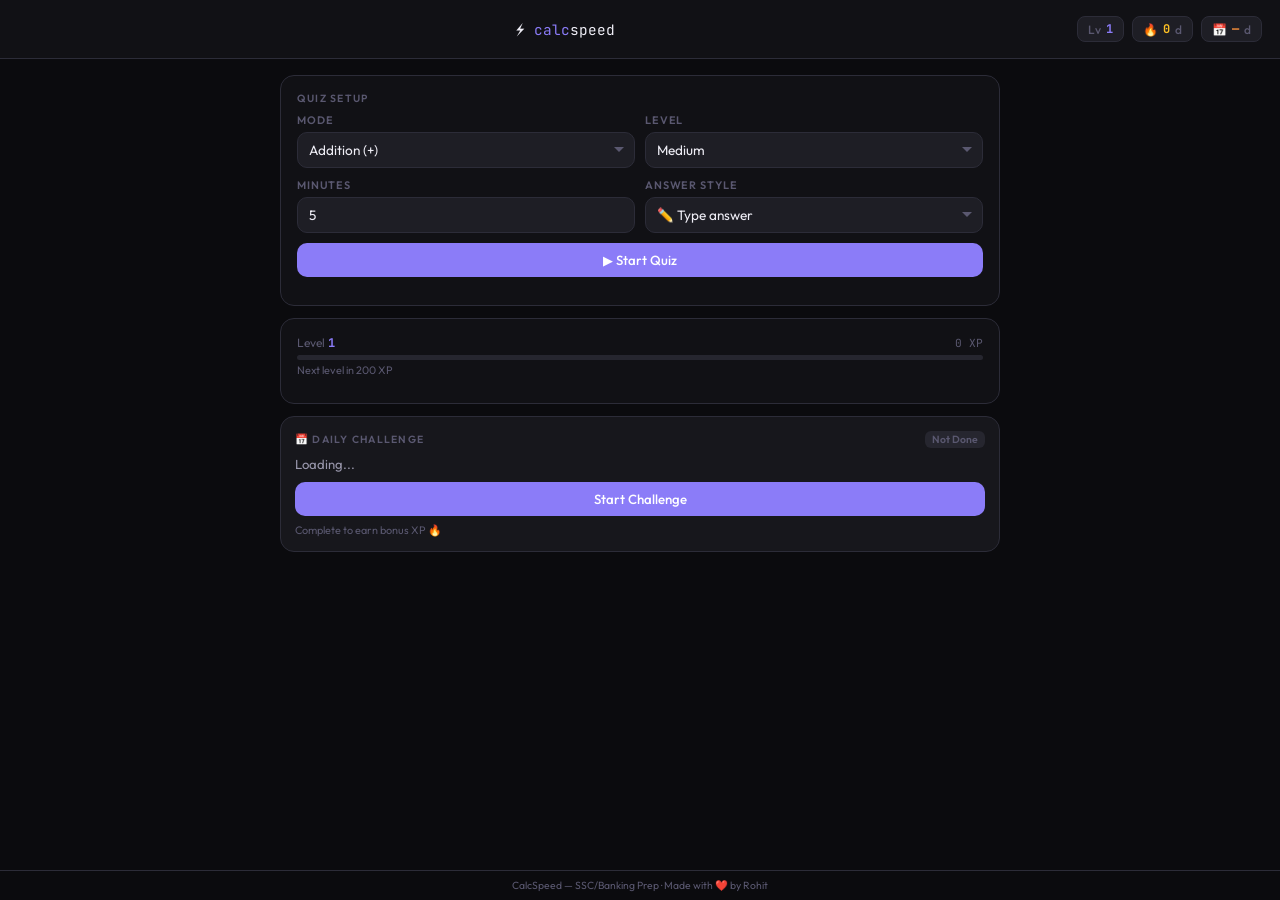
==== commit 49965c71: "Update index.html" ====
--- a/index.html
+++ b/index.html
@@ -4,7 +4,6 @@
 <meta charset="UTF-8"/>
 <meta name="viewport" content="width=device-width, initial-scale=1.0"/>
 <meta name="theme-color" content="#8b7cf8"/>
-<meta name="description" content="Fast math practice for SSC, IBPS & Banking exams"/>
 <title>CalcSpeed — SSC/Banking Prep</title>
 <link rel="manifest" href="./manifest.json"/>
 <link href="https://fonts.googleapis.com/css2?family=JetBrains+Mono:wght@400;600;700&family=Outfit:wght@300;400;500;600&display=swap" rel="stylesheet"/>
@@ -12,7 +11,6 @@
 </head>
 <body>
 
-<!-- ── TOPBAR ──────────────────────────────────────────────── -->
 <header class="topbar">
   <button class="hamburger" id="hamburgerBtn" aria-label="Menu">
     <span></span><span></span><span></span>
@@ -21,35 +19,29 @@
   <div class="topbar-right">
     <div class="badge-pill level-pill">Lv <b id="topLevel">1</b></div>
     <div class="badge-pill streak-pill">🔥 <b id="streakCount">0</b>d</div>
-    <div class="badge-pill exam-pill">📅 <b id="daysLeft">—</b>d left</div>
+    <div class="badge-pill exam-pill">📅 <b id="daysLeft">—</b>d</div>
   </div>
 </header>
 
-<!-- ── DRAWER OVERLAY ──────────────────────────────────────── -->
 <div class="drawer-overlay" id="drawerOverlay"></div>
 
-<!-- ── SIDE DRAWER ─────────────────────────────────────────── -->
 <nav class="drawer" id="sideDrawer">
   <div class="drawer-header">
     <div class="drawer-logo">⚡ <em>calc</em>speed</div>
     <button class="drawer-close" id="drawerClose">✕</button>
   </div>
-
   <div class="drawer-section-label">Practice</div>
-  <button class="drawer-item active" data-page="practice"><span class="di-icon">⚡</span><span class="di-label">Practice Mode</span><span class="di-sub">Timer quiz, MCQ & fill</span></button>
+  <button class="drawer-item active" data-page="practice"><span class="di-icon">⚡</span><span class="di-label">Practice Mode</span><span class="di-sub">Timer quiz · MCQ &amp; fill-in</span></button>
   <button class="drawer-item" data-page="speed"><span class="di-icon">⏱️</span><span class="di-label">Speed Drill</span><span class="di-sub">Per-question countdown</span></button>
-  <button class="drawer-item" data-page="mock"><span class="di-icon">📝</span><span class="di-label">Mock Test</span><span class="di-sub">SSC/IBPS pattern, -ve marks</span></button>
-  <button class="drawer-item" data-page="chapters"><span class="di-icon">📖</span><span class="di-label">Chapter Quiz</span><span class="di-sub">Topic-wise with tricks</span></button>
-
-  <div class="drawer-section-label">Analysis</div>
+  <button class="drawer-item" data-page="mock"><span class="di-icon">📝</span><span class="di-label">Mock Test</span><span class="di-sub">SSC/IBPS · negative marks</span></button>
+  <button class="drawer-item" data-page="chapters"><span class="di-icon">📖</span><span class="di-label">Chapter Quiz</span><span class="di-sub">Topic-wise · tricks after quiz</span></button>
+  <div class="drawer-section-label">Analyse</div>
   <button class="drawer-item" data-page="diag"><span class="di-icon">🎯</span><span class="di-label">Diagnostic Test</span><span class="di-sub">Auto-detect your level</span></button>
-  <button class="drawer-item" data-page="records"><span class="di-icon">📊</span><span class="di-label">Records & Heatmap</span><span class="di-sub">Progress, badges, target</span></button>
+  <button class="drawer-item" data-page="records"><span class="di-icon">📊</span><span class="di-label">Records &amp; Heatmap</span><span class="di-sub">Progress · badges · target</span></button>
   <button class="drawer-item" data-page="history"><span class="di-icon">📋</span><span class="di-label">Wrong History</span><span class="di-sub">Review your mistakes</span></button>
-
   <div class="drawer-section-label">Learn</div>
   <button class="drawer-item" data-page="tricks"><span class="di-icon">💡</span><span class="di-label">Tricks Library</span><span class="di-sub">Vedic math shortcuts</span></button>
-  <button class="drawer-item" data-page="daily"><span class="di-icon">📅</span><span class="di-label">Daily Challenge</span><span class="di-sub">+50 XP bonus daily</span></button>
-
+  <button class="drawer-item" data-page="daily"><span class="di-icon">📅</span><span class="di-label">Daily Challenge</span><span class="di-sub">+50 XP bonus every day</span></button>
   <div class="drawer-footer">
     <div class="drawer-stats">
       <div class="ds-box"><div class="ds-val" id="dLv">1</div><div class="ds-lbl">Level</div></div>
@@ -59,7 +51,6 @@
   </div>
 </nav>
 
-<!-- ── BOTTOM NAV (mobile) ─────────────────────────────────── -->
 <nav class="bottom-nav">
   <button class="bn-item active" data-page="practice"><span>⚡</span><span>Practice</span></button>
   <button class="bn-item" data-page="speed"><span>⏱️</span><span>Drill</span></button>
@@ -68,13 +59,8 @@
   <button class="bn-item" data-page="records"><span>📊</span><span>Records</span></button>
 </nav>
 
-<!-- ════════════════════════════════════════════════════════
-     PRACTICE PAGE
-════════════════════════════════════════════════════════ -->
-<div class="page active" id="page-practice">
-<div class="inner">
-
-  <!-- Setup -->
+<!-- PRACTICE PAGE -->
+<div class="page active" id="page-practice"><div class="inner">
   <div id="practiceSetup">
     <div class="card">
       <p class="slabel">Quiz Setup</p>
@@ -94,39 +80,26 @@
           </select>
         </div>
         <div class="field"><label>Level</label>
-          <select id="levelSelect">
-            <option value="easy">Easy</option>
-            <option value="medium" selected>Medium</option>
-            <option value="hard">Hard</option>
-          </select>
+          <select id="levelSelect"><option value="easy">Easy</option><option value="medium" selected>Medium</option><option value="hard">Hard</option></select>
         </div>
         <div class="field"><label>Minutes</label><input id="minutesInput" type="number" min="1" max="60" value="5"/></div>
         <div class="field"><label>Answer Style</label>
-          <select id="answerModeSelect">
-            <option value="fill">✏️ Type answer</option>
-            <option value="mcq">🔘 Choose option</option>
-          </select>
+          <select id="answerModeSelect"><option value="fill">✏️ Type answer</option><option value="mcq">🔘 Choose option</option></select>
         </div>
       </div>
       <div id="tableSettings" class="extra">
         <p class="slabel">Table Settings</p>
-
-        <div style="font-size:.68rem;font-weight:600;letter-spacing:.08em;text-transform:uppercase;color:var(--t3);margin-bottom:6px">Which tables to practice</div>
+        <div style="font-size:.68rem;color:var(--t3);margin-bottom:6px">Which tables</div>
         <div class="g2" style="margin-bottom:8px">
           <div class="field"><label>Table From</label><input id="tableNumFrom" type="number" min="1" max="200" value="11" oninput="updateTablePreview()"/></div>
           <div class="field"><label>Table To</label><input id="tableNumTo" type="number" min="1" max="200" value="11" oninput="updateTablePreview()"/></div>
         </div>
-        <div style="font-size:.68rem;color:var(--t3);margin-bottom:10px;font-style:italic">Same value = single table &nbsp;|&nbsp; Range = random table picked each question</div>
-
-        <div style="font-size:.68rem;font-weight:600;letter-spacing:.08em;text-transform:uppercase;color:var(--t3);margin-bottom:6px">Multiplier range</div>
+        <div style="font-size:.68rem;color:var(--t3);margin-bottom:6px">Multiplier range</div>
         <div class="g2" style="margin-bottom:8px">
-          <div class="field"><label>Multiply From</label><input id="tableFrom" type="number" min="1" max="200" value="1" oninput="updateTablePreview()"/></div>
-          <div class="field"><label>Multiply To</label><input id="tableTo" type="number" min="1" max="200" value="20" oninput="updateTablePreview()"/></div>
-        </div>
-
-        <div id="tablePreview" style="background:var(--s3);border:1px solid var(--br);border-radius:8px;padding:8px 12px;font-size:.8rem;color:var(--accent);font-family:var(--mono);text-align:center">
-          Questions like: <b>11 × 7 = ?</b>
-        </div>
+          <div class="field"><label>From</label><input id="tableFrom" type="number" min="1" max="200" value="1" oninput="updateTablePreview()"/></div>
+          <div class="field"><label>To</label><input id="tableTo" type="number" min="1" max="200" value="20" oninput="updateTablePreview()"/></div>
+        </div>
+        <div id="tablePreview" style="background:var(--s3);border:1px solid var(--br);border-radius:8px;padding:8px 12px;font-size:.8rem;color:var(--accent);font-family:var(--mono);text-align:center">e.g. 11 × 7 = ?</div>
       </div>
       <div id="powerSettings" class="extra">
         <p class="slabel">Range</p>
@@ -137,7 +110,6 @@
       </div>
       <div class="strip"><button id="startBtn" class="btn btn-accent">▶ Start Quiz</button></div>
     </div>
-    <!-- Idle XP -->
     <div class="card">
       <div class="bar-sec">
         <div class="bar-top"><div class="bar-left">Level <b id="idleLv">1</b></div><div class="bar-right"><span id="idleXp">0</span> XP</div></div>
@@ -145,19 +117,13 @@
         <div class="bar-hint" id="idleXpHint">Next level in 200 XP</div>
       </div>
     </div>
-    <!-- Daily preview -->
     <div class="daily-wrap">
-      <div class="row-sb" style="margin-bottom:8px">
-        <span class="slabel" style="margin:0">📅 Daily Challenge</span>
-        <div class="d-badge" id="dBadge">Not Done</div>
-      </div>
+      <div class="row-sb" style="margin-bottom:8px"><span class="slabel" style="margin:0">📅 Daily Challenge</span><div class="d-badge" id="dBadge">Not Done</div></div>
       <div style="font-size:.82rem;color:var(--t2);margin-bottom:10px" id="dText">Loading...</div>
       <button id="startDailyBtn" class="btn btn-accent" style="width:100%">Start Challenge</button>
       <div class="d-hint" id="dHint">Complete to earn bonus XP 🔥</div>
     </div>
   </div>
-
-  <!-- Active quiz -->
   <div id="practiceQuiz" style="display:none">
     <div class="chips3">
       <div class="chip"><div class="chip-lbl">Time</div><div class="chip-val" id="timeLeft">00:00</div></div>
@@ -172,489 +138,207 @@
     </div>
     <div class="strip"><button id="endBtn" class="btn btn-red" style="flex:1">■ End Quiz</button></div>
     <div class="card">
-      <div class="bar-sec">
-        <div class="bar-top"><div class="bar-left">Level <b id="qLv">1</b></div><div class="bar-right"><span id="qXp">0</span> XP</div></div>
-        <div class="bar-bg"><div id="qXpFill" class="bar-fill xp-bar" style="width:0%"></div></div>
-        <div class="bar-hint" id="qXpHint">Next level in 200 XP</div>
-      </div>
+      <div class="bar-sec"><div class="bar-top"><div class="bar-left">Level <b id="qLv">1</b></div><div class="bar-right"><span id="qXp">0</span> XP</div></div><div class="bar-bg"><div id="qXpFill" class="bar-fill xp-bar" style="width:0%"></div></div><div class="bar-hint" id="qXpHint">Next level in 200 XP</div></div>
       <div class="div"></div>
-      <div class="bar-sec" style="margin:0">
-        <div class="bar-top"><div class="bar-left">🔥 Combo</div><div class="bar-right"><span id="comboVal">0</span>x</div></div>
-        <div class="bar-bg"><div id="comboFill" class="bar-fill combo-bar" style="width:0%"></div></div>
-        <div class="bar-hint" id="comboHint">Get 3 correct to boost XP!</div>
-      </div>
-    </div>
-  </div>
-
-  <!-- Result -->
+      <div class="bar-sec" style="margin:0"><div class="bar-top"><div class="bar-left">🔥 Combo</div><div class="bar-right"><span id="comboVal">0</span>x</div></div><div class="bar-bg"><div id="comboFill" class="bar-fill combo-bar" style="width:0%"></div></div><div class="bar-hint" id="comboHint">Get 3 correct to boost XP!</div></div>
+    </div>
+  </div>
   <div id="practiceResult" style="display:none">
-    <div class="result-card">
-      <div class="result-emoji" id="pResEmoji">✅</div>
-      <div class="result-score-big" id="pResScore">—</div>
-      <div class="result-sub-txt" id="pResSub">—</div>
-      <button id="pBackBtn" class="btn btn-accent" style="margin-top:16px;width:100%">← Back to Setup</button>
-    </div>
-    <div class="card">
-      <div class="bar-sec" style="margin:0">
-        <div class="bar-top"><div class="bar-left">Level <b id="resLv">1</b></div><div class="bar-right"><span id="resXp">0</span> XP</div></div>
-        <div class="bar-bg"><div id="resXpFill" class="bar-fill xp-bar" style="width:0%"></div></div>
-        <div class="bar-hint" id="resXpHint">—</div>
-      </div>
-    </div>
-  </div>
-
-</div>
-</div>
-
-<!-- ════════════════════════════════════════════════════════
-     SPEED DRILL PAGE
-════════════════════════════════════════════════════════ -->
-<div class="page" id="page-speed">
-<div class="inner">
+    <div class="result-card"><div class="result-emoji" id="pResEmoji">✅</div><div class="result-score-big" id="pResScore">—</div><div class="result-sub-txt" id="pResSub">—</div><button id="pBackBtn" class="btn btn-accent" style="margin-top:16px;width:100%">← Back to Setup</button></div>
+    <div class="card"><div class="bar-sec" style="margin:0"><div class="bar-top"><div class="bar-left">Level <b id="resLv">1</b></div><div class="bar-right"><span id="resXp">0</span> XP</div></div><div class="bar-bg"><div id="resXpFill" class="bar-fill xp-bar" style="width:0%"></div></div><div class="bar-hint" id="resXpHint">—</div></div></div>
+  </div>
+</div></div>
+
+<!-- SPEED DRILL PAGE -->
+<div class="page" id="page-speed"><div class="inner">
   <div id="sdSetup">
     <div class="card">
       <p class="slabel">Speed Drill Setup</p>
-      <p style="font-size:.8rem;color:var(--t2);margin-bottom:12px;line-height:1.6">Each question has a countdown timer. If time runs out — marked wrong. Train for exam speed! 🧠⚡</p>
+      <p style="font-size:.8rem;color:var(--t2);margin-bottom:12px;line-height:1.6">Each question has a countdown. Time runs out = marked wrong. Train for exam speed! ⚡</p>
       <div class="g2" style="margin-bottom:10px">
-        <div class="field"><label>Mode</label>
-          <select id="sdMode">
-            <option value="multiplication">Multiplication (×)</option>
-            <option value="addition">Addition (+)</option>
-            <option value="division">Division (÷)</option>
-            <option value="table">Table Practice</option>
-            <option value="percentage">Percentage (%)</option>
-            <option value="mixed">Mixed 🔥</option>
-          </select>
-        </div>
-        <div class="field"><label>Level</label>
-          <select id="sdLevel"><option value="easy">Easy</option><option value="medium" selected>Medium</option><option value="hard">Hard</option></select>
-        </div>
-        <div class="field"><label>Seconds per Q</label>
-          <select id="sdTimerSec">
-            <option value="5">5 sec (hard)</option>
-            <option value="8">8 seconds</option>
-            <option value="10" selected>10 seconds</option>
-            <option value="15">15 sec (easy)</option>
-          </select>
-        </div>
-        <div class="field"><label>Total Questions</label>
-          <select id="sdTotal">
-            <option value="10">10 questions</option>
-            <option value="20" selected>20 questions</option>
-            <option value="30">30 questions</option>
-            <option value="50">50 questions</option>
-          </select>
-        </div>
+        <div class="field"><label>Mode</label><select id="sdMode"><option value="multiplication">Multiplication (×)</option><option value="addition">Addition (+)</option><option value="division">Division (÷)</option><option value="table">Table Practice</option><option value="percentage">Percentage (%)</option><option value="mixed">Mixed 🔥</option></select></div>
+        <div class="field"><label>Level</label><select id="sdLevel"><option value="easy">Easy</option><option value="medium" selected>Medium</option><option value="hard">Hard</option></select></div>
+        <div class="field"><label>Seconds per Q</label><select id="sdTimerSec"><option value="5">5 sec (hard)</option><option value="8">8 seconds</option><option value="10" selected>10 seconds</option><option value="15">15 sec (easy)</option></select></div>
+        <div class="field"><label>Total Questions</label><select id="sdTotal"><option value="10">10 questions</option><option value="20" selected>20 questions</option><option value="30">30 questions</option><option value="50">50 questions</option></select></div>
       </div>
       <div class="strip"><button id="sdStartBtn" class="btn btn-yellow" style="flex:1">⚡ Start Speed Drill</button></div>
     </div>
     <div class="card-sm"><p class="slabel">Best sessions</p><div id="sdBestTimes" style="font-size:.78rem;color:var(--t2);line-height:2">No drill completed yet.</div></div>
   </div>
-
   <div id="sdQuiz" style="display:none">
-    <div class="chips3">
-      <div class="chip"><div class="chip-lbl">Question</div><div class="chip-val" id="sdQNum">1/20</div></div>
-      <div class="chip"><div class="chip-lbl">Score</div><div class="chip-val" id="sdScore">0</div></div>
-      <div class="chip"><div class="chip-lbl">Wrong</div><div class="chip-val" id="sdWrong">0</div></div>
-    </div>
-    <div class="qtimer-wrap">
-      <div class="qtimer-bar-bg"><div id="sdTimerFill" class="qtimer-bar-fill" style="width:100%;background:var(--green)"></div></div>
-      <div class="qtimer-label"><span id="sdTimerNum">10</span>s remaining</div>
-    </div>
+    <div class="chips3"><div class="chip"><div class="chip-lbl">Question</div><div class="chip-val" id="sdQNum">1/20</div></div><div class="chip"><div class="chip-lbl">Score</div><div class="chip-val" id="sdScore">0</div></div><div class="chip"><div class="chip-lbl">Wrong</div><div class="chip-val" id="sdWrong">0</div></div></div>
+    <div class="qtimer-wrap"><div class="qtimer-bar-bg"><div id="sdTimerFill" class="qtimer-bar-fill" style="width:100%;background:var(--green)"></div></div><div class="qtimer-label"><span id="sdTimerNum">10</span>s remaining</div></div>
     <div class="q-area live-speed">
       <div class="q-text" id="sdQText">—</div>
-      <div class="sd-avg">Avg time this session: <span id="sdAvgTime">—</span></div>
-      <div class="fill-row">
-        <input id="sdAnswerInput" type="number" placeholder="Type answer fast!"/>
-        <button id="sdSubmitBtn" class="btn btn-yellow">Submit</button>
-      </div>
+      <div class="sd-avg">Avg time: <span id="sdAvgTime">—</span></div>
+      <div class="fill-row"><input id="sdAnswerInput" type="number" placeholder="Type answer fast!"/><button id="sdSubmitBtn" class="btn btn-yellow">Submit</button></div>
       <div class="msg" id="sdMsg"></div>
     </div>
     <div class="strip"><button id="sdEndBtn" class="btn btn-red" style="flex:1">■ End Drill</button></div>
   </div>
-
   <div id="sdResult" style="display:none">
-    <div class="result-card">
-      <div class="result-emoji">⚡</div>
-      <div class="result-score-big" id="sdResScore">—</div>
-      <div class="result-sub-txt" id="sdResSub">—</div>
-      <div style="margin-top:8px;font-family:var(--mono);font-size:.85rem;color:var(--yellow)" id="sdResAvg">—</div>
-      <button id="sdBackBtn" class="btn btn-accent" style="margin-top:16px;width:100%">← Back to Setup</button>
-    </div>
-  </div>
-</div>
-</div>
-
-<!-- ════════════════════════════════════════════════════════
-     MOCK TEST PAGE
-════════════════════════════════════════════════════════ -->
-<div class="page" id="page-mock">
-<div class="inner">
+    <div class="result-card"><div class="result-emoji">⚡</div><div class="result-score-big" id="sdResScore">—</div><div class="result-sub-txt" id="sdResSub">—</div><div style="margin-top:8px;font-family:var(--mono);font-size:.85rem;color:var(--yellow)" id="sdResAvg">—</div><button id="sdBackBtn" class="btn btn-accent" style="margin-top:16px;width:100%">← Back to Setup</button></div>
+  </div>
+</div></div>
+
+<!-- MOCK TEST PAGE -->
+<div class="page" id="page-mock"><div class="inner">
   <div id="mockSetup">
     <div class="card">
       <p class="slabel">Mock Test — SSC / IBPS Pattern</p>
       <p style="font-size:.8rem;color:var(--t2);margin-bottom:12px;line-height:1.6">Timed exam with optional negative marking. Questions from all topics.</p>
       <div class="g2" style="margin-bottom:10px">
-        <div class="field"><label>Questions</label>
-          <select id="mockTotal"><option value="10">10 Q (quick)</option><option value="25" selected>25 Q (standard)</option><option value="50">50 Q (full)</option></select>
-        </div>
-        <div class="field"><label>Time Limit</label>
-          <select id="mockTime"><option value="10">10 min</option><option value="20" selected>20 min</option><option value="30">30 min</option><option value="45">45 min</option></select>
-        </div>
-        <div class="field"><label>Level</label>
-          <select id="mockLevel"><option value="easy">Easy</option><option value="medium" selected>Medium</option><option value="hard">Hard</option></select>
-        </div>
-        <div class="field"><label>Negative Marking</label>
-          <select id="mockNeg"><option value="0">None</option><option value="0.25">−0.25</option><option value="0.5" selected>−0.5</option><option value="1">−1</option></select>
-        </div>
+        <div class="field"><label>Questions</label><select id="mockTotal"><option value="10">10 Q (quick)</option><option value="25" selected>25 Q</option><option value="50">50 Q (full)</option></select></div>
+        <div class="field"><label>Time Limit</label><select id="mockTime"><option value="10">10 min</option><option value="20" selected>20 min</option><option value="30">30 min</option><option value="45">45 min</option></select></div>
+        <div class="field"><label>Level</label><select id="mockLevel"><option value="easy">Easy</option><option value="medium" selected>Medium</option><option value="hard">Hard</option></select></div>
+        <div class="field"><label>Negative Marking</label><select id="mockNeg"><option value="0">None</option><option value="0.25">−0.25</option><option value="0.5" selected>−0.5</option><option value="1">−1</option></select></div>
       </div>
       <div class="strip"><button id="mockStartBtn" class="btn btn-accent" style="background:var(--blue);flex:1">📝 Start Mock Test</button></div>
     </div>
-    <div class="card-sm"><p class="slabel">Previous results</p><div id="mockHistory" style="font-size:.78rem;color:var(--t2);line-height:2">No mocks completed yet.</div></div>
-  </div>
-
+    <div class="card-sm"><p class="slabel">Previous results</p><div id="mockHistory" style="font-size:.78rem;color:var(--t2);line-height:2">No mocks yet.</div></div>
+  </div>
   <div id="mockQuiz" style="display:none">
-    <div class="chips3">
-      <div class="chip"><div class="chip-lbl">Time Left</div><div class="chip-val" id="mockTimeLeft">20:00</div></div>
-      <div class="chip"><div class="chip-lbl">Score</div><div class="chip-val" id="mockScore">0</div></div>
-      <div class="chip"><div class="chip-lbl">Wrong</div><div class="chip-val" id="mockWrong">0</div></div>
-    </div>
-    <div class="row-sb" style="margin-bottom:10px">
-      <div class="mock-q-num" id="mockQNum">Question 1 of 25</div>
-      <div class="neg-badge" id="mockNegBadge">−0.5 per wrong</div>
-    </div>
-    <div class="q-area live-mock">
-      <div class="q-text" id="mockQText">—</div>
-      <div class="mcq-grid" id="mockMcqGrid"></div>
-      <div class="msg" id="mockMsg"></div>
-    </div>
-    <div class="strip">
-      <button id="mockSkipBtn" class="btn btn-outline">Skip</button>
-      <button id="mockSubmitBtn" class="btn btn-accent" style="flex:1;background:var(--blue)">Next →</button>
-    </div>
+    <div class="chips3"><div class="chip"><div class="chip-lbl">Time Left</div><div class="chip-val" id="mockTimeLeft">20:00</div></div><div class="chip"><div class="chip-lbl">Score</div><div class="chip-val" id="mockScore">0</div></div><div class="chip"><div class="chip-lbl">Wrong</div><div class="chip-val" id="mockWrong">0</div></div></div>
+    <div class="row-sb" style="margin-bottom:10px"><div class="mock-q-num" id="mockQNum">Question 1 of 25</div><div class="neg-badge" id="mockNegBadge">−0.5 per wrong</div></div>
+    <div class="q-area live-mock"><div class="q-text" id="mockQText">—</div><div class="mcq-grid" id="mockMcqGrid"></div><div class="msg" id="mockMsg"></div></div>
+    <div class="strip"><button id="mockSkipBtn" class="btn btn-outline">Skip</button><button id="mockSubmitBtn" class="btn btn-accent" style="flex:1;background:var(--blue)">Next →</button></div>
     <div style="font-size:.72rem;color:var(--t3);text-align:center">Answered: <span id="mockAnswered">0</span> / <span id="mockTotalDisp">25</span> · Skipped: <span id="mockSkipped">0</span></div>
   </div>
-
   <div id="mockResult" style="display:none">
-    <div class="result-card">
-      <div class="result-emoji" id="mockResEmoji">📝</div>
-      <div class="result-score-big" id="mockResScore">—</div>
-      <div class="result-sub-txt" id="mockResSub">—</div>
-    </div>
+    <div class="result-card"><div class="result-emoji" id="mockResEmoji">📝</div><div class="result-score-big" id="mockResScore">—</div><div class="result-sub-txt" id="mockResSub">—</div></div>
     <div class="mock-result-grid" id="mockResGrid"></div>
     <button id="mockBackBtn" class="btn btn-accent" style="width:100%">← New Mock Test</button>
   </div>
-</div>
-</div>
-
-<!-- ════════════════════════════════════════════════════════
-     DIAGNOSTIC PAGE
-════════════════════════════════════════════════════════ -->
-<div class="page" id="page-diag">
-<div class="inner">
-  <div id="diagIntro">
-    <div class="card">
-      <div class="diag-intro">
-        <div class="diag-big">🎯</div>
-        <div class="diag-title">Diagnostic Test</div>
-        <div class="diag-sub">20 questions across all topics. Auto-detects your level and weak areas. Takes ~5 minutes.</div>
-        <button id="diagStartBtn" class="btn btn-accent" style="width:100%">Start Diagnostic Test</button>
-      </div>
-    </div>
-    <div class="card-sm" id="diagPrevResult" style="display:none">
-      <p class="slabel">Last result</p>
-      <div id="diagPrevContent" style="font-size:.8rem;color:var(--t2);line-height:1.8"></div>
-    </div>
-  </div>
-
-  <div id="diagQuiz" style="display:none">
-    <div class="diag-progress">
-      <div class="diag-prog-bar"><div id="diagProgFill" class="diag-prog-fill" style="width:0%"></div></div>
-      <div class="diag-prog-txt"><span id="diagQNum">1</span>/20</div>
-    </div>
-    <div class="q-area" style="border-color:rgba(96,165,250,.3)">
-      <div style="font-size:.65rem;color:var(--blue);text-align:center;margin-bottom:8px;font-weight:600;text-transform:uppercase;letter-spacing:.1em" id="diagTopicLbl">Topic</div>
-      <div class="q-text" id="diagQText">—</div>
-      <div class="mcq-grid" id="diagMcqGrid"></div>
-      <div class="msg" id="diagMsg"></div>
-    </div>
-  </div>
-
-  <div id="diagResult" style="display:none">
-    <div class="card">
-      <div class="level-result">
-        <div class="level-badge-big" id="diagLevelEmoji">🥈</div>
-        <div class="level-name" id="diagLevelName">Intermediate</div>
-        <div class="level-desc" id="diagLevelDesc">—</div>
-      </div>
-      <div class="topic-scores" id="diagTopicScores"></div>
-      <div class="div"></div>
-      <p class="slabel">Weak areas</p>
-      <div id="diagWeakList" style="font-size:.8rem;color:var(--red);line-height:2"></div>
-      <button id="diagRetakeBtn" class="btn btn-outline" style="width:100%;margin-top:12px">Retake Diagnostic</button>
-    </div>
-  </div>
-</div>
-</div>
-
-<!-- ════════════════════════════════════════════════════════
-     CHAPTER QUIZ PAGE
-════════════════════════════════════════════════════════ -->
-<div class="page" id="page-chapters">
-<div class="inner">
-
-  <!-- Chapter selection -->
+</div></div>
+
+<!-- CHAPTER QUIZ PAGE -->
+<div class="page" id="page-chapters"><div class="inner">
   <div id="cq-select">
     <div class="card" style="padding-bottom:10px">
       <p class="slabel">Chapter-wise Quiz</p>
-      <p style="font-size:.78rem;color:var(--t2);margin-bottom:12px;line-height:1.6">
-        Pick a chapter → attempt questions mentally → get full step-by-step review with tricks at the end.
-      </p>
+      <p style="font-size:.78rem;color:var(--t2);margin-bottom:12px;line-height:1.6">Pick a chapter → solve mentally → full tricks + steps review at the end.</p>
       <div class="cq-chapter-grid" id="cqChapterGrid"></div>
     </div>
     <div id="cqConfigPanel" style="display:none"></div>
   </div>
-
-  <!-- Active quiz -->
   <div id="cq-quiz" style="display:none">
-    <div class="cq-prog-wrap">
-      <div class="cq-prog-bar"><div id="cqQProgFill" class="cq-prog-fill" style="width:0%"></div></div>
-      <div class="cq-prog-txt"><span id="cqQProgress">1/10</span></div>
-    </div>
+    <div class="cq-prog-wrap"><div class="cq-prog-bar"><div id="cqQProgFill" class="cq-prog-fill" style="width:0%"></div></div><div class="cq-prog-txt"><span id="cqQProgress">1/10</span></div></div>
     <div class="q-area" style="border-color:rgba(139,124,248,.3)">
       <div class="cq-chapter-lbl" id="cqChapterLabel">Chapter</div>
       <div class="q-text" id="cqQText">—</div>
       <div class="mcq-grid" id="cqOptGrid"></div>
       <div class="msg" id="cqQMsg"></div>
     </div>
-    <div class="strip">
-      <button id="cqBackFromQuiz" class="btn btn-red" style="flex:1">■ End Chapter Quiz</button>
-    </div>
-  </div>
-
-  <!-- Review screen -->
+    <div class="strip"><button id="cqBackFromQuiz" class="btn btn-red" style="flex:1">■ End Chapter Quiz</button></div>
+  </div>
   <div id="cq-review" style="display:none">
-    <div class="card">
-      <div id="cqRevSummary"></div>
-      <div style="display:flex;gap:8px">
-        <button id="cqRetryBtn" class="btn btn-accent" style="flex:1">🔁 Retry Chapter</button>
-        <button id="cqBackFromReview" class="btn btn-outline" style="flex:1">← All Chapters</button>
-      </div>
-    </div>
-    <p class="slabel" style="margin:14px 0 8px">Question-wise Review with Tricks</p>
+    <div class="card"><div id="cqRevSummary"></div><div style="display:flex;gap:8px"><button id="cqRetryBtn" class="btn btn-accent" style="flex:1">🔁 Retry</button><button id="cqBackFromReview" class="btn btn-outline" style="flex:1">← Chapters</button></div></div>
+    <p class="slabel" style="margin:14px 0 8px">Review — Tricks &amp; Steps</p>
     <div id="cqRevList"></div>
   </div>
-
-</div>
-</div>
-
-<!-- ════════════════════════════════════════════════════════
-     TRICKS LIBRARY PAGE
-════════════════════════════════════════════════════════ -->
-<div class="page" id="page-tricks">
-<div class="inner">
-  <div class="card" style="padding-bottom:10px">
-    <p class="slabel">Shortcut Library — SSC/Banking</p>
-    <div class="tricks-cats" id="tricksCats"></div>
-  </div>
+</div></div>
+
+<!-- DIAGNOSTIC PAGE -->
+<div class="page" id="page-diag"><div class="inner">
+  <div id="diagIntro">
+    <div class="card"><div class="diag-intro"><div class="diag-big">🎯</div><div class="diag-title">Diagnostic Test</div><div class="diag-sub">20 questions across all topics. Auto-detects your level and weak areas. Takes ~5 min.</div><button id="diagStartBtn" class="btn btn-accent" style="width:100%">Start Diagnostic Test</button></div></div>
+    <div class="card-sm" id="diagPrevResult" style="display:none"><p class="slabel">Last result</p><div id="diagPrevContent" style="font-size:.8rem;color:var(--t2);line-height:1.8"></div></div>
+  </div>
+  <div id="diagQuiz" style="display:none">
+    <div class="diag-progress"><div class="diag-prog-bar"><div id="diagProgFill" class="diag-prog-fill" style="width:0%"></div></div><div class="diag-prog-txt"><span id="diagQNum">1</span>/20</div></div>
+    <div class="q-area" style="border-color:rgba(96,165,250,.3)"><div style="font-size:.65rem;color:var(--blue);text-align:center;margin-bottom:8px;font-weight:600;text-transform:uppercase;letter-spacing:.1em" id="diagTopicLbl">Topic</div><div class="q-text" id="diagQText">—</div><div class="mcq-grid" id="diagMcqGrid"></div><div class="msg" id="diagMsg"></div></div>
+  </div>
+  <div id="diagResult" style="display:none">
+    <div class="card"><div class="level-result"><div class="level-badge-big" id="diagLevelEmoji">🥈</div><div class="level-name" id="diagLevelName">Intermediate</div><div class="level-desc" id="diagLevelDesc">—</div></div><div class="topic-scores" id="diagTopicScores"></div><div class="div"></div><p class="slabel">Weak areas</p><div id="diagWeakList" style="font-size:.8rem;color:var(--red);line-height:2"></div><button id="diagRetakeBtn" class="btn btn-outline" style="width:100%;margin-top:12px">Retake Diagnostic</button></div>
+  </div>
+</div></div>
+
+<!-- TRICKS PAGE -->
+<div class="page" id="page-tricks"><div class="inner">
+  <div class="card" style="padding-bottom:10px"><p class="slabel">Shortcut Library — SSC/Banking</p><div class="tricks-cats" id="tricksCats"></div></div>
   <div id="tricksContent"></div>
-</div>
-</div>
-
-<!-- ════════════════════════════════════════════════════════
-     RECORDS PAGE
-════════════════════════════════════════════════════════ -->
-<div class="page" id="page-records">
-<div class="inner">
-  <!-- Target tracker -->
+</div></div>
+
+<!-- RECORDS PAGE -->
+<div class="page" id="page-records"><div class="inner">
   <div class="target-card">
-    <div class="row-sb" style="margin-bottom:10px">
-      <div>
-        <div class="target-days" id="targetDays">—</div>
-        <div class="target-sub" id="targetSub">Set your exam date →</div>
-      </div>
-      <div class="field" style="width:auto">
-        <label>Exam Date</label>
-        <input type="date" id="examDateInput"/>
-      </div>
-    </div>
-    <div class="target-progress-row">
-      <div class="tprog-box"><div class="tprog-val" id="tpTotalQ">0</div><div class="tprog-lbl">Total Qs</div></div>
-      <div class="tprog-box"><div class="tprog-val" id="tpAvgAcc">—</div><div class="tprog-lbl">Avg Accuracy</div></div>
-      <div class="tprog-box"><div class="tprog-val" id="tpBestSpeed">—</div><div class="tprog-lbl">Best Speed</div></div>
-    </div>
-  </div>
-  <!-- Heatmap -->
-  <div class="card">
-    <div class="row-sb" style="margin-bottom:10px">
-      <p class="slabel" style="margin:0">Weakness Heatmap</p>
-      <span style="font-size:.68rem;color:var(--t3)">tap to drill that topic</span>
-    </div>
-    <div class="heatmap-grid" id="heatmapGrid"></div>
-    <div style="display:flex;gap:12px;font-size:.65rem;color:var(--t3);margin-top:4px">
-      <span>🔴 &lt;50% weak</span><span>🟡 50–75%</span><span>🟢 75%+ strong</span>
-    </div>
-  </div>
-  <!-- Records grid -->
-  <div class="row-sb" style="margin-bottom:10px">
-    <p class="slabel" style="margin:0">Mode Records</p>
-    <button id="clearDataBtn" class="btn btn-outline" style="padding:5px 12px;font-size:.75rem">🗑 Clear All</button>
-  </div>
+    <div class="row-sb" style="margin-bottom:10px"><div><div class="target-days" id="targetDays">—</div><div class="target-sub" id="targetSub">Set your exam date →</div></div><div class="field" style="width:auto"><label>Exam Date</label><input type="date" id="examDateInput"/></div></div>
+    <div class="target-progress-row"><div class="tprog-box"><div class="tprog-val" id="tpTotalQ">0</div><div class="tprog-lbl">Total Qs</div></div><div class="tprog-box"><div class="tprog-val" id="tpAvgAcc">—</div><div class="tprog-lbl">Avg Accuracy</div></div><div class="tprog-box"><div class="tprog-val" id="tpBestSpeed">—</div><div class="tprog-lbl">Best Speed</div></div></div>
+  </div>
+  <div class="card"><div class="row-sb" style="margin-bottom:10px"><p class="slabel" style="margin:0">Weakness Heatmap</p><span style="font-size:.68rem;color:var(--t3)">tap to drill</span></div><div class="heatmap-grid" id="heatmapGrid"></div><div style="display:flex;gap:12px;font-size:.65rem;color:var(--t3);margin-top:4px"><span>🔴 &lt;50%</span><span>🟡 50–75%</span><span>🟢 75%+</span></div></div>
+  <div class="row-sb" style="margin-bottom:10px"><p class="slabel" style="margin:0">Mode Records</p><button id="clearDataBtn" class="btn btn-outline" style="padding:5px 12px;font-size:.75rem">🗑 Clear All</button></div>
   <div class="rec-grid" id="recordGrid"></div>
   <div class="motive-box"><div class="motive-txt" id="streakMsg">Start today bhai 💪 Streak bana!</div></div>
-  <!-- Badges -->
   <p class="slabel" style="margin-bottom:10px">Achievements</p>
   <div class="badges-grid" id="badgesGrid"></div>
-</div>
-</div>
-
-<!-- ════════════════════════════════════════════════════════
-     HISTORY PAGE (wrong answers)
-════════════════════════════════════════════════════════ -->
-<div class="page" id="page-history">
-<div class="inner">
-  <div class="card">
-    <div class="row-sb" style="margin-bottom:12px">
-      <p class="slabel" style="margin:0">Wrong Answers Review</p>
-      <span style="font-size:.72rem;color:var(--t3)">Last 200 stored</span>
-    </div>
-    <div id="wrongHistoryList"></div>
-  </div>
-</div>
-</div>
-
-<!-- ════════════════════════════════════════════════════════
-     DAILY PAGE
-════════════════════════════════════════════════════════ -->
-<div class="page" id="page-daily">
-<div class="inner">
-  <div class="card">
-    <div class="daily-hero">
-      <div class="daily-hero-emoji" id="dPageEmoji">📅</div>
-      <p style="font-size:.68rem;text-transform:uppercase;letter-spacing:.12em;color:var(--t3);margin-bottom:10px">Today's Challenge</p>
-      <div class="d-pills" id="dPagePills">—</div>
-      <p style="font-size:.82rem;color:var(--t2);margin-bottom:14px">Bonus: <b style="color:var(--yellow);font-family:var(--mono)">+50 XP</b></p>
-      <button id="startDailyBtn2" class="btn btn-accent" style="width:100%">Start Challenge</button>
-      <p class="d-hint" style="text-align:center;margin-top:10px" id="dPageHint">Complete it to get bonus XP 🔥</p>
-    </div>
-  </div>
-  <div class="card">
-    <p class="slabel">💡 Trick of the Day</p>
-    <div id="trickOfDay"></div>
-  </div>
-  <div class="card">
-    <p class="slabel">How it works</p>
-    <p style="font-size:.82rem;color:var(--t2);line-height:1.75">Every day a fresh challenge is generated — a specific mode, level, and duration. Finish it to earn <b style="color:var(--yellow)">+50 bonus XP</b>. Resets at midnight 🔥</p>
-  </div>
-</div>
-</div>
+</div></div>
+
+<!-- HISTORY PAGE -->
+<div class="page" id="page-history"><div class="inner">
+  <div class="card"><div class="row-sb" style="margin-bottom:12px"><p class="slabel" style="margin:0">Wrong Answers Review</p><span style="font-size:.72rem;color:var(--t3)">Last 200 stored</span></div><div id="wrongHistoryList"></div></div>
+</div></div>
+
+<!-- DAILY PAGE -->
+<div class="page" id="page-daily"><div class="inner">
+  <div class="card"><div class="daily-hero"><div class="daily-hero-emoji" id="dPageEmoji">📅</div><p style="font-size:.68rem;text-transform:uppercase;letter-spacing:.12em;color:var(--t3);margin-bottom:10px">Today's Challenge</p><div class="d-pills" id="dPagePills">—</div><p style="font-size:.82rem;color:var(--t2);margin-bottom:14px">Bonus: <b style="color:var(--yellow);font-family:var(--mono)">+50 XP</b></p><button id="startDailyBtn2" class="btn btn-accent" style="width:100%">Start Challenge</button><p class="d-hint" style="text-align:center;margin-top:10px" id="dPageHint">Complete to get bonus XP 🔥</p></div></div>
+  <div class="card"><p class="slabel">💡 Trick of the Day</p><div id="trickOfDay"></div></div>
+  <div class="card"><p class="slabel">How it works</p><p style="font-size:.82rem;color:var(--t2);line-height:1.75">Every day a fresh challenge — finish it to earn <b style="color:var(--yellow)">+50 bonus XP</b>. Resets at midnight 🔥</p></div>
+</div></div>
 
 <footer class="foot">CalcSpeed — SSC/Banking Prep · Made with ❤️ by Rohit</footer>
 
+<!-- INLINE SCRIPTS — must run before ES modules -->
 <script>
-// ── Navigation (drawer + bottom nav) ────────────────────────────
-function switchTab(name) {
-  document.querySelectorAll(".page").forEach(p => p.classList.remove("active"));
-  const page = document.getElementById("page-" + name);
-  if (page) page.classList.add("active");
-
-  // Drawer items
-  document.querySelectorAll(".drawer-item").forEach(i => {
-    i.classList.toggle("active", i.dataset.page === name);
-  });
-  // Bottom nav
-  document.querySelectorAll(".bn-item").forEach(i => {
-    i.classList.toggle("active", i.dataset.page === name);
-  });
-
-  closeDrawer();
-
-  // Expose for JS modules
-  window.__activePage = name;
+function updateTablePreview(){
+  var nf=parseInt(document.getElementById('tableNumFrom')?.value)||11,nt=parseInt(document.getElementById('tableNumTo')?.value)||11;
+  var mf=parseInt(document.getElementById('tableFrom')?.value)||1,mt=parseInt(document.getElementById('tableTo')?.value)||20;
+  var tn=nf===nt?String(nf):Math.min(nf,nt)+'–'+Math.max(nf,nt)+' (random)';
+  var mul=mf===mt?String(mf):Math.min(mf,mt)+'–'+Math.max(mf,mt)+' (random)';
+  var ex=nf===nt?nf:Math.min(nf,nt), exm=mf===mt?mf:Math.min(mf,mt)+3;
+  var el=document.getElementById('tablePreview');
+  if(el) el.innerHTML='Table: <b>'+tn+'</b> × Multiplier: <b>'+mul+'</b><br><span style="opacity:.6">e.g. '+ex+' × '+exm+' = '+ex*exm+'</span>';
 }
 
-function openDrawer() {
-  document.getElementById("sideDrawer").classList.add("open");
-  document.getElementById("drawerOverlay").classList.add("open");
-  document.body.style.overflow = "hidden";
+// Navigation — uses _switchPage internally, exposes as window.appSwitchTab for modules
+function _switchPage(name){
+  document.querySelectorAll('.page').forEach(function(p){p.classList.remove('active');});
+  var pg=document.getElementById('page-'+name); if(pg) pg.classList.add('active');
+  document.querySelectorAll('.drawer-item').forEach(function(i){i.classList.toggle('active',i.dataset.page===name);});
+  document.querySelectorAll('.bn-item').forEach(function(i){i.classList.toggle('active',i.dataset.page===name);});
+  _closeDrawer();
 }
-function closeDrawer() {
-  document.getElementById("sideDrawer").classList.remove("open");
-  document.getElementById("drawerOverlay").classList.remove("open");
-  document.body.style.overflow = "";
+function _openDrawer(){document.getElementById('sideDrawer').classList.add('open');document.getElementById('drawerOverlay').classList.add('open');document.body.style.overflow='hidden';}
+function _closeDrawer(){document.getElementById('sideDrawer').classList.remove('open');document.getElementById('drawerOverlay').classList.remove('open');document.body.style.overflow='';}
+
+window.appSwitchTab = _switchPage;
+
+document.getElementById('hamburgerBtn').addEventListener('click',_openDrawer);
+document.getElementById('drawerClose').addEventListener('click',_closeDrawer);
+document.getElementById('drawerOverlay').addEventListener('click',_closeDrawer);
+document.querySelectorAll('.drawer-item,.bn-item').forEach(function(b){b.addEventListener('click',function(){_switchPage(b.dataset.page);});});
+
+function _syncDrawer(){
+  try{
+    var d=JSON.parse(localStorage.getItem('calcspeed_v1')||'{}');
+    var xp=d.xp||0,lv=1,tot=0;
+    while(true){var n=200+(lv-1)*100;if(xp<tot+n)break;tot+=n;lv++;}
+    var e;
+    e=document.getElementById('dLv');if(e)e.textContent=lv;
+    e=document.getElementById('dStreak');if(e)e.textContent=d.streak||0;
+    e=document.getElementById('dXp');if(e)e.textContent=xp;
+  }catch(ex){}
 }
-
-document.getElementById("hamburgerBtn").addEventListener("click", openDrawer);
-document.getElementById("drawerClose").addEventListener("click", closeDrawer);
-document.getElementById("drawerOverlay").addEventListener("click", closeDrawer);
-
-document.querySelectorAll(".drawer-item, .bn-item").forEach(btn => {
-  btn.addEventListener("click", () => switchTab(btn.dataset.page));
-});
-
-// Keep drawer stats in sync
-function syncDrawerStats() {
-  try {
-    const raw  = localStorage.getItem("calcspeed_v1");
-    const data = raw ? JSON.parse(raw) : {};
-    const xp   = data.xp || 0;
-    let lv = 1, tot = 0;
-    while (true) { const n = 200+(lv-1)*100; if (xp < tot+n) break; tot+=n; lv++; }
-    document.getElementById("dLv").textContent     = lv;
-    document.getElementById("dStreak").textContent = data.streak || 0;
-    document.getElementById("dXp").textContent     = xp;
-  } catch(e) {}
-}
-syncDrawerStats();
-setInterval(syncDrawerStats, 3000);
-
-// Expose switchTab for JS modules
-window.switchTab = switchTab;
+_syncDrawer();
+setInterval(_syncDrawer,2000);
+
+if('serviceWorker' in navigator){window.addEventListener('load',function(){navigator.serviceWorker.register('./sw.js').catch(function(){});});}
 </script>
 
-<script>
-// Live preview for table settings
-function updateTablePreview() {
-  const numFrom = parseInt(document.getElementById("tableNumFrom")?.value) || 11;
-  const numTo   = parseInt(document.getElementById("tableNumTo")?.value)   || 11;
-  const mulFrom = parseInt(document.getElementById("tableFrom")?.value)    || 1;
-  const mulTo   = parseInt(document.getElementById("tableTo")?.value)      || 20;
-
-  const tn = numFrom === numTo
-    ? `${numFrom}`
-    : `${Math.min(numFrom,numTo)}–${Math.max(numFrom,numTo)} (random)`;
-
-  const mul = mulFrom === mulTo
-    ? `${mulFrom}`
-    : `${Math.min(mulFrom,mulTo)}–${Math.max(mulFrom,mulTo)} (random)`;
-
-  const preview = document.getElementById("tablePreview");
-  if (preview) {
-    const exTn  = numFrom === numTo ? numFrom : Math.min(numFrom,numTo);
-    const exMul = mulFrom === mulTo ? mulFrom : Math.min(mulFrom,mulTo)+3;
-    preview.innerHTML = `Table: <b>${tn}</b> &nbsp;×&nbsp; Multiplier: <b>${mul}</b><br><span style="opacity:.6">e.g. ${exTn} × ${exMul} = ${exTn * exMul}</span>`;
-  }
-}
-
-// Register Service Worker for PWA offline support
-if ("serviceWorker" in navigator) {
-  window.addEventListener("load", () => {
-    navigator.serviceWorker.register("./sw.js")
-      .then(r => console.log("SW registered:", r.scope))
-      .catch(e => console.warn("SW failed:", e));
-  });
-}
-</script>
-
-<!-- All app logic via ES modules -->
+<!-- ES MODULES -->
 <script type="module">
-  import { initChapterQuiz, bindChapterQuizEvents } from "./js/chapter-quiz.js";
-  import "./js/app.js";
-  setTimeout(() => {
-    initChapterQuiz();
-    bindChapterQuizEvents();
-    syncDrawerStats();
-  }, 150);
+import { initChapterQuiz, bindChapterQuizEvents } from './js/chapter-quiz.js';
+import './js/app.js';
+setTimeout(function(){ initChapterQuiz(); bindChapterQuizEvents(); }, 50);
 </script>
 </body>
 </html>
--- a/css/style.css
+++ b/css/style.css
@@ -288,3 +288,67 @@
 @media(max-width:600px){
   .cq-chapter-grid{grid-template-columns:1fr}
 }
+
+/* ── Hamburger button ─────────────────────────────────────── */
+.hamburger{display:flex;flex-direction:column;justify-content:center;gap:5px;width:36px;height:36px;background:transparent;border:none;cursor:pointer;padding:4px;border-radius:8px;flex-shrink:0}
+.hamburger span{display:block;height:2px;background:var(--t2);border-radius:2px;transition:all .25s}
+.hamburger:hover span{background:var(--t1)}
+
+/* ── Drawer overlay ───────────────────────────────────────── */
+.drawer-overlay{position:fixed;inset:0;background:rgba(0,0,0,.6);z-index:200;opacity:0;pointer-events:none;transition:opacity .25s}
+.drawer-overlay.open{opacity:1;pointer-events:all}
+
+/* ── Side drawer ──────────────────────────────────────────── */
+.drawer{
+  position:fixed;top:0;left:0;height:100%;width:280px;
+  background:var(--s1);border-right:1px solid var(--br);
+  z-index:201;transform:translateX(-100%);transition:transform .25s ease;
+  display:flex;flex-direction:column;overflow-y:auto;
+}
+.drawer.open{transform:translateX(0)}
+.drawer::-webkit-scrollbar{width:0}
+.drawer-header{display:flex;align-items:center;justify-content:space-between;padding:16px 18px;border-bottom:1px solid var(--br);flex-shrink:0}
+.drawer-logo{font-family:var(--mono);font-size:.95rem;color:var(--t1)}.drawer-logo em{color:var(--accent);font-style:normal}
+.drawer-close{background:transparent;border:none;color:var(--t3);font-size:1rem;cursor:pointer;padding:4px 8px;border-radius:6px}.drawer-close:hover{color:var(--t1);background:var(--s3)}
+.drawer-section-label{font-size:.6rem;font-weight:600;letter-spacing:.14em;text-transform:uppercase;color:var(--t3);padding:12px 18px 5px}
+.drawer-item{display:grid;grid-template-columns:36px 1fr;grid-template-rows:auto auto;column-gap:10px;align-items:center;padding:10px 18px;background:transparent;border:none;cursor:pointer;font-family:var(--sans);text-align:left;transition:background .15s;width:100%}
+.drawer-item:hover{background:var(--s3)}
+.drawer-item.active{background:var(--accent-glow)}
+.di-icon{grid-row:1/3;font-size:1.2rem;display:flex;align-items:center;justify-content:center}
+.di-label{font-size:.85rem;font-weight:500;color:var(--t2);transition:color .15s}
+.drawer-item.active .di-label{color:var(--accent)}
+.drawer-item:hover .di-label{color:var(--t1)}
+.di-sub{font-size:.68rem;color:var(--t3);margin-top:1px}
+.drawer-footer{margin-top:auto;padding:14px 18px;border-top:1px solid var(--br);flex-shrink:0}
+.drawer-stats{display:grid;grid-template-columns:repeat(3,1fr);gap:8px}
+.ds-box{background:var(--s2);border-radius:8px;padding:8px;text-align:center}
+.ds-val{font-family:var(--mono);font-size:.95rem;font-weight:600;color:var(--accent)}
+.ds-lbl{font-size:.6rem;color:var(--t3);margin-top:2px}
+
+/* ── Bottom nav (mobile only) ─────────────────────────────── */
+.bottom-nav{
+  display:none;
+  position:fixed;bottom:0;left:0;right:0;
+  background:var(--s1);border-top:1px solid var(--br);
+  z-index:100;padding:0;
+}
+.bn-item{flex:1;display:flex;flex-direction:column;align-items:center;justify-content:center;gap:3px;padding:8px 4px;background:transparent;border:none;cursor:pointer;font-family:var(--sans);color:var(--t3);font-size:.6rem;font-weight:500;transition:color .15s}
+.bn-item span:first-child{font-size:1.1rem}
+.bn-item.active{color:var(--accent)}
+.bn-item:hover{color:var(--t2)}
+
+/* ── Responsive layout overrides ─────────────────────────── */
+/* Desktop: no bottom nav, topbar tabs hidden since we use drawer */
+@media(min-width:601px){
+  .bottom-nav{display:none!important}
+  body{padding-bottom:0}
+}
+@media(max-width:600px){
+  .bottom-nav{display:flex}
+  body{padding-bottom:58px}
+  .page{padding:12px}
+  .topbar{padding:8px 12px}
+}
+
+/* Hide old horizontal tabs (replaced by drawer everywhere) */
+.tabs{display:none}
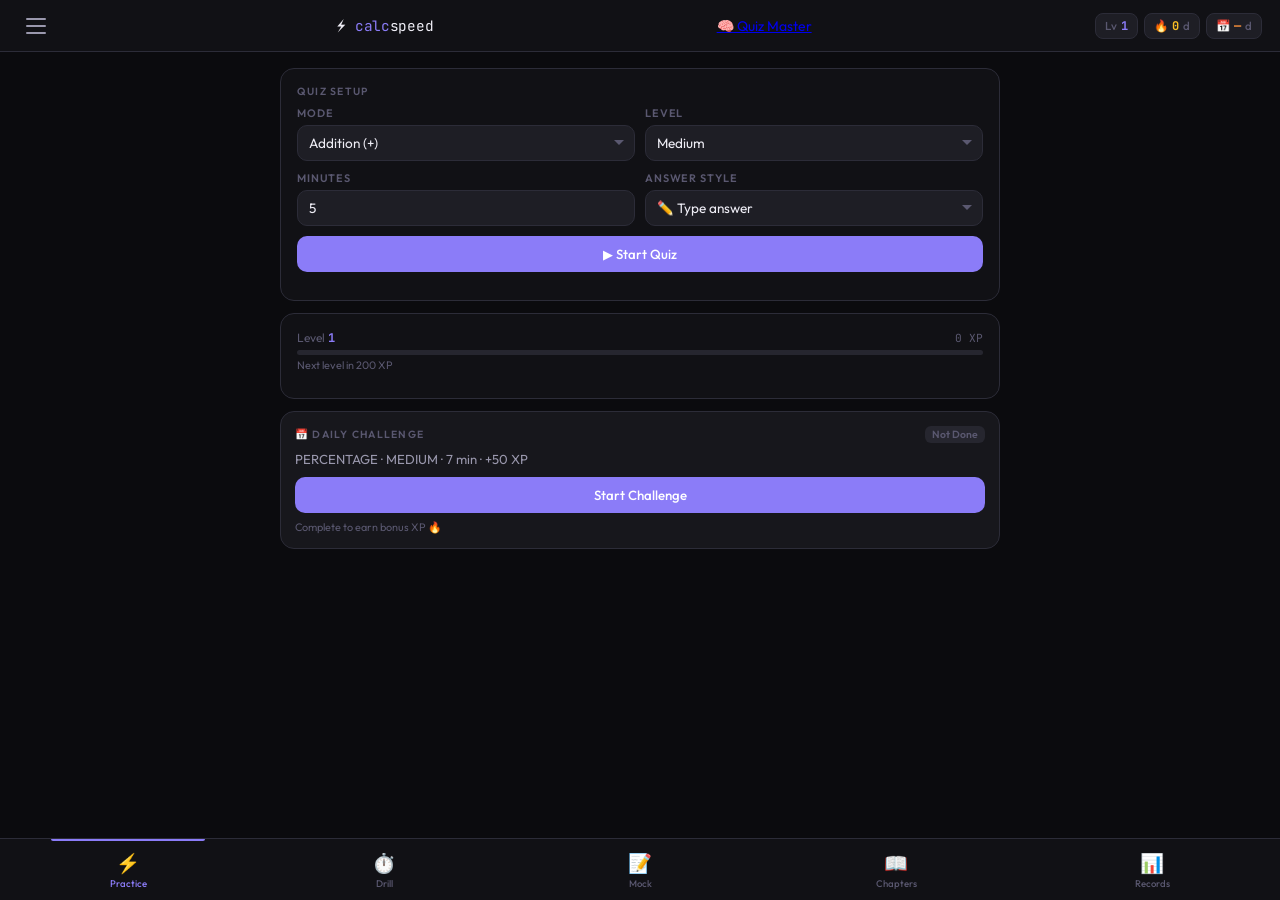
==== commit 45f61f82: "Update index.html" ====
--- a/index.html
+++ b/index.html
@@ -15,7 +15,15 @@
   <button class="hamburger" id="hamburgerBtn" aria-label="Menu">
     <span></span><span></span><span></span>
   </button>
+
   <div class="logo">⚡ <em>calc</em>speed</div>
+
+  <a href="https://quizmasterapps.vercel.app/index.html"
+     class="quiz-btn"
+     title="Back to Quiz Master">
+    🧠 Quiz Master
+  </a>
+
   <div class="topbar-right">
     <div class="badge-pill level-pill">Lv <b id="topLevel">1</b></div>
     <div class="badge-pill streak-pill">🔥 <b id="streakCount">0</b>d</div>
--- a/css/style.css
+++ b/css/style.css
@@ -1,354 +1,1152 @@
-/* ─── style.css ────────────────────────────────────────────────── */
-/* Add new components at the bottom. Core variables at the top.    */
-
-*,*::before,*::after{box-sizing:border-box;margin:0;padding:0}
-
-:root{
-  --bg:#0b0b0e;--s1:#111115;--s2:#17171c;--s3:#1e1e25;--s4:#26262f;
-  --br:#2c2c38;--br2:#3a3a48;
-  --t1:#eeedf5;--t2:#9a98ad;--t3:#5a5870;
-  --accent:#8b7cf8;--accent-glow:rgba(139,124,248,0.15);
-  --green:#34d399;--green-dim:rgba(52,211,153,0.12);
-  --red:#f87171;--red-dim:rgba(248,113,113,0.12);
-  --yellow:#fbbf24;--yellow-dim:rgba(251,191,36,0.12);
-  --orange:#fb923c;--orange-dim:rgba(251,146,60,0.12);
-  --blue:#60a5fa;--blue-dim:rgba(96,165,250,0.12);
-  --r:14px;--r2:10px;
-  --sans:'Outfit',sans-serif;--mono:'JetBrains Mono',monospace;
-}
-
-html,body{height:100%;overflow:hidden}
-body{background:var(--bg);color:var(--t1);font-family:var(--sans);display:flex;flex-direction:column;font-size:14px}
-
-/* ── Topbar ── */
-.topbar{display:flex;align-items:center;justify-content:space-between;padding:11px 18px;background:var(--s1);border-bottom:1px solid var(--br);flex-shrink:0;gap:10px}
-.logo{font-family:var(--mono);font-size:.9rem;white-space:nowrap}
-.logo em{color:var(--accent);font-style:normal}
-.topbar-right{display:flex;align-items:center;gap:8px;flex-wrap:wrap}
-.badge-pill{display:flex;align-items:center;gap:5px;background:var(--s3);border:1px solid var(--br);border-radius:8px;padding:4px 10px;font-size:.75rem;font-weight:500;color:var(--t3);white-space:nowrap}
-.badge-pill b{font-family:var(--mono)}
-.level-pill b{color:var(--accent)}
-.streak-pill b{color:var(--yellow)}
-.exam-pill b{color:var(--orange)}
-
-/* ── Tabs ── */
-.tabs{display:flex;gap:3px;padding:8px 14px;background:var(--s1);border-bottom:1px solid var(--br);flex-shrink:0;overflow-x:auto;scrollbar-width:none}
-.tabs::-webkit-scrollbar{display:none}
-.tab{display:flex;align-items:center;gap:6px;padding:7px 13px;border-radius:8px;font-size:.78rem;font-weight:500;cursor:pointer;border:1px solid transparent;background:transparent;color:var(--t3);transition:all .15s;font-family:var(--sans);white-space:nowrap;flex-shrink:0}
-.tab:hover{background:var(--s3);color:var(--t2)}
-.tab.active{background:var(--accent-glow);color:var(--accent);border-color:rgba(139,124,248,.3)}
-
-/* ── Pages ── */
-.page{display:none;flex:1;overflow-y:auto;padding:16px}
-.page.active{display:block}
-.inner{max-width:720px;margin:0 auto}
-.page::-webkit-scrollbar{width:3px}
-.page::-webkit-scrollbar-thumb{background:var(--br);border-radius:99px}
-
-/* ── Layout helpers ── */
-.card{background:var(--s1);border:1px solid var(--br);border-radius:var(--r);padding:16px;margin-bottom:12px}
-.card-sm{background:var(--s2);border:1px solid var(--br);border-radius:var(--r2);padding:12px;margin-bottom:12px}
-.g2{display:grid;grid-template-columns:1fr 1fr;gap:10px}
-.g3{display:grid;grid-template-columns:1fr 1fr 1fr;gap:8px}
-.g4{display:grid;grid-template-columns:repeat(4,1fr);gap:8px}
-.gfull{grid-column:1/-1}
-.row-sb{display:flex;justify-content:space-between;align-items:center}
-.slabel{font-size:.65rem;font-weight:600;letter-spacing:.12em;text-transform:uppercase;color:var(--t3);margin-bottom:8px}
-.div{height:1px;background:var(--br);margin:12px 0}
-.na{color:var(--t3);font-style:italic}
-.na-msg{color:var(--t3);font-style:italic;font-size:.82rem;padding:8px 0}
-
-/* ── Form fields ── */
-.field label{display:block;font-size:.68rem;font-weight:600;letter-spacing:.08em;text-transform:uppercase;color:var(--t3);margin-bottom:5px}
-.field select,.field input[type=number],.field input[type=date]{width:100%;background:var(--s3);border:1px solid var(--br);border-radius:var(--r2);color:var(--t1);font-family:var(--sans);font-size:.85rem;padding:8px 11px;outline:none;transition:border .15s;-webkit-appearance:none;appearance:none}
-.field select{background-image:url("data:image/svg+xml,%3Csvg xmlns='http://www.w3.org/2000/svg' width='10' height='10' viewBox='0 0 10 10'%3E%3Cpath fill='%235a5870' d='M5 7L0 2h10z'/%3E%3C/svg%3E");background-repeat:no-repeat;background-position:right 10px center;padding-right:26px;cursor:pointer}
-.field select:focus,.field input:focus{border-color:var(--accent)}
-.extra{background:var(--s2);border:1px solid var(--br);border-radius:var(--r2);padding:12px;margin-bottom:12px;display:none}
-.extra.show{display:block}
-.extra-hint{font-size:.68rem;color:var(--t3);margin-top:6px;font-style:italic}
-
-/* ── Buttons ── */
-.btn{display:inline-flex;align-items:center;justify-content:center;gap:5px;padding:9px 16px;border-radius:var(--r2);border:none;font-family:var(--sans);font-size:.83rem;font-weight:500;cursor:pointer;transition:all .15s}
-.btn:active{transform:scale(.97)}
-.btn-accent{background:var(--accent);color:#fff}.btn-accent:hover{background:#9d8ffb}
-.btn-accent:disabled{background:var(--s4);color:var(--t3);cursor:not-allowed;transform:none}
-.btn-outline{background:transparent;border:1px solid var(--br);color:var(--t3)}.btn-outline:hover{border-color:var(--br2);color:var(--t2)}
-.btn-outline:disabled{opacity:.35;cursor:not-allowed;transform:none}
-.btn-red{background:var(--red-dim);border:1px solid rgba(248,113,113,.25);color:var(--red)}.btn-red:hover{background:rgba(248,113,113,.22)}
-.btn-red:disabled{opacity:.35;cursor:not-allowed;transform:none}
-.btn-green{background:var(--green-dim);border:1px solid rgba(52,211,153,.25);color:var(--green)}
-.btn-yellow{background:var(--yellow-dim);border:1px solid rgba(251,191,36,.25);color:var(--yellow)}
-.strip{display:flex;gap:8px;margin-bottom:12px}
-.strip .btn-accent{flex:1}
-
-/* ── Live chips ── */
-.chips3{display:grid;grid-template-columns:repeat(3,1fr);gap:8px;margin-bottom:12px}
-.chip{background:var(--s2);border:1px solid var(--br);border-radius:var(--r2);padding:9px 8px;text-align:center}
-.chip-lbl{font-size:.6rem;text-transform:uppercase;letter-spacing:.1em;color:var(--t3);margin-bottom:2px}
-.chip-val{font-family:var(--mono);font-size:1rem;font-weight:600}
-#timeLeft,#sdQNum,#mockTimeLeft{color:var(--accent)}
-#scoreVal,#sdScore,#mockScore{color:var(--green)}
-#wrongVal,#sdWrong,#mockWrong{color:var(--red)}
-
-/* ── Question area ── */
-.q-area{background:var(--s2);border:1px solid var(--br);border-radius:var(--r);padding:18px;margin-bottom:12px;transition:border-color .3s}
-.q-area.live{border-color:rgba(139,124,248,.4)}
-.q-area.live-speed{border-color:rgba(251,191,36,.4)}
-.q-area.live-mock{border-color:rgba(96,165,250,.4)}
-.q-text{font-family:var(--mono);font-size:1.65rem;font-weight:700;text-align:center;color:var(--t1);margin-bottom:14px;min-height:2.2rem;line-height:1.2}
-.fill-row{display:flex;gap:8px}
-.fill-row input{flex:1;background:var(--s1);border:1px solid var(--br);border-radius:var(--r2);color:var(--t1);font-family:var(--mono);font-size:.95rem;padding:9px 13px;outline:none;transition:border .15s}
-.fill-row input:focus{border-color:var(--accent)}
-.fill-row input:disabled{opacity:.35}
-.mcq-grid{display:grid;grid-template-columns:1fr 1fr;gap:8px}
-.mcq-opt{padding:12px;border-radius:var(--r2);border:1px solid var(--br);background:var(--s1);color:var(--t1);font-family:var(--mono);font-size:.95rem;font-weight:600;cursor:pointer;transition:all .18s;text-align:center;width:100%}
-.mcq-opt:hover:not(:disabled){border-color:var(--accent);background:var(--accent-glow);color:var(--accent)}
-.mcq-opt.correct{background:var(--green-dim)!important;border-color:var(--green)!important;color:var(--green)!important;pointer-events:none}
-.mcq-opt.wrong{background:var(--red-dim)!important;border-color:var(--red)!important;color:var(--red)!important;pointer-events:none}
-.mcq-opt.show-correct{background:var(--green-dim)!important;border-color:var(--green)!important;color:var(--green)!important;pointer-events:none}
-.mcq-opt:disabled{pointer-events:none;opacity:.45}
-.skip-row{display:flex;justify-content:flex-end;margin-top:8px}
-.msg{margin-top:8px;font-size:.82rem;font-weight:500;text-align:center;min-height:1.1rem}
-.msg-g{color:var(--green)}.msg-r{color:var(--red)}.msg-y{color:var(--yellow)}
-
-/* ── Per-question timer bar ── */
-.qtimer-wrap{margin-bottom:10px}
-.qtimer-bar-bg{height:4px;background:var(--s4);border-radius:99px;overflow:hidden}
-.qtimer-bar-fill{height:100%;border-radius:99px;transition:width 1s linear,background .5s}
-.qtimer-label{font-size:.68rem;color:var(--t3);text-align:right;margin-top:3px;font-family:var(--mono)}
-
-/* ── XP / Combo bars ── */
-.bar-sec{margin-bottom:10px}
-.bar-top{display:flex;justify-content:space-between;align-items:baseline;margin-bottom:4px}
-.bar-left{font-size:.75rem;color:var(--t3)}.bar-left b{color:var(--accent);font-family:var(--mono)}
-.bar-right{font-family:var(--mono);font-size:.7rem;color:var(--t3)}
-.bar-bg{height:5px;background:var(--s4);border-radius:99px;overflow:hidden}
-.bar-fill{height:100%;border-radius:99px;transition:width .4s ease}
-.xp-bar{background:var(--accent)}
-.combo-bar{background:linear-gradient(90deg,var(--yellow),#f97316)}
-.bar-hint{font-size:.68rem;color:var(--t3);margin-top:3px}
-
-/* ── Daily preview ── */
-.daily-wrap{background:var(--s2);border:1px solid var(--br);border-radius:var(--r);padding:14px;margin-bottom:12px}
-.d-badge{font-size:.65rem;font-weight:600;padding:2px 7px;border-radius:6px;background:var(--s4);color:var(--t3)}
-.d-badge.done{background:var(--green-dim);color:var(--green)}
-.d-hint{font-size:.68rem;color:var(--t3);margin-top:7px}
-
-/* ── Records ── */
-.rec-grid{display:grid;grid-template-columns:1fr 1fr;gap:9px;margin-bottom:12px}
-.rec-box{background:var(--s2);border:1px solid var(--br);border-radius:var(--r);padding:12px}
-.rec-title{font-size:.65rem;font-weight:600;text-transform:uppercase;letter-spacing:.1em;color:var(--t3);margin-bottom:7px}
-.rec-val{font-size:.75rem;color:var(--t2);line-height:1.8}
-.rec-val b{color:var(--yellow);font-family:var(--mono);font-size:.7rem}
-.motive-box{background:var(--accent-glow);border:1px solid rgba(139,124,248,.2);border-radius:var(--r);padding:14px;margin-bottom:12px}
-.motive-txt{font-size:.85rem;color:var(--accent);font-weight:500}
+/* ═══════════════════════════════════════════════════════════════
+   style.css — CalcSpeed · SSC/Banking Prep
+   Complete rewrite — mobile-first, drawer-based nav, no tabs
+   ═══════════════════════════════════════════════════════════════ */
+
+*,*::before,*::after { box-sizing: border-box; margin: 0; padding: 0; }
+
+/* ── Variables ─────────────────────────────────────────────────── */
+:root {
+  --bg:     #0b0b0e;
+  --s1:     #111115;
+  --s2:     #17171c;
+  --s3:     #1e1e25;
+  --s4:     #26262f;
+  --br:     #2c2c38;
+  --br2:    #3a3a48;
+
+  --t1:     #eeedf5;
+  --t2:     #9a98ad;
+  --t3:     #5a5870;
+
+  --accent:      #8b7cf8;
+  --accent-glow: rgba(139,124,248,0.15);
+  --green:       #34d399;
+  --green-dim:   rgba(52,211,153,0.12);
+  --red:         #f87171;
+  --red-dim:     rgba(248,113,113,0.12);
+  --yellow:      #fbbf24;
+  --yellow-dim:  rgba(251,191,36,0.12);
+  --orange:      #fb923c;
+  --orange-dim:  rgba(251,146,60,0.12);
+  --blue:        #60a5fa;
+  --blue-dim:    rgba(96,165,250,0.12);
+
+  --r:    14px;
+  --r2:   10px;
+  --sans: 'Outfit', sans-serif;
+  --mono: 'JetBrains Mono', monospace;
+
+  /* bottom nav height — used to pad page content */
+  --bn-h: 62px;
+}
+
+/* ── Base ──────────────────────────────────────────────────────── */
+html { height: 100%; }
+
+body {
+  height: 100%;
+  background: var(--bg);
+  color: var(--t1);
+  font-family: var(--sans);
+  font-size: 14px;
+  display: flex;
+  flex-direction: column;
+  overflow: hidden;          /* prevent body scroll; pages scroll internally */
+}
+
+/* ── Scrollbar ─────────────────────────────────────────────────── */
+::-webkit-scrollbar          { width: 3px; }
+::-webkit-scrollbar-thumb    { background: var(--br); border-radius: 99px; }
+::-webkit-scrollbar-track    { background: transparent; }
+
+/* ════════════════════════════════════════════════════════════════
+   TOPBAR
+   ════════════════════════════════════════════════════════════════ */
+.topbar {
+  display: flex;
+  align-items: center;
+  justify-content: space-between;
+  padding: 0 18px;
+  height: 52px;
+  background: var(--s1);
+  border-bottom: 1px solid var(--br);
+  flex-shrink: 0;
+  gap: 10px;
+  z-index: 50;
+  position: relative;
+}
+
+.hamburger {
+  width: 36px;
+  height: 36px;
+  display: flex;
+  flex-direction: column;
+  justify-content: center;
+  align-items: center;
+  gap: 5px;
+  background: none;
+  border: none;
+  cursor: pointer;
+  flex-shrink: 0;
+  padding: 4px;
+  border-radius: 8px;
+  transition: background .15s;
+}
+.hamburger:hover { background: var(--s3); }
+.hamburger span {
+  display: block;
+  width: 20px;
+  height: 2px;
+  background: var(--t2);
+  border-radius: 99px;
+  transition: all .2s;
+}
+
+.logo {
+  font-family: var(--mono);
+  font-size: .9rem;
+  white-space: nowrap;
+  letter-spacing: -.02em;
+}
+.logo em { color: var(--accent); font-style: normal; }
+
+.topbar-right {
+  display: flex;
+  align-items: center;
+  gap: 6px;
+}
+
+.badge-pill {
+  display: flex;
+  align-items: center;
+  gap: 4px;
+  background: var(--s3);
+  border: 1px solid var(--br);
+  border-radius: 8px;
+  padding: 4px 9px;
+  font-size: .72rem;
+  font-weight: 500;
+  color: var(--t3);
+  white-space: nowrap;
+}
+.badge-pill b        { font-family: var(--mono); font-size: .75rem; }
+.level-pill b        { color: var(--accent); }
+.streak-pill b       { color: var(--yellow); }
+.exam-pill b         { color: var(--orange); }
+
+/* hide exam pill on very small screens */
+@media (max-width: 360px) { .exam-pill { display: none; } }
+
+/* ════════════════════════════════════════════════════════════════
+   DRAWER
+   ════════════════════════════════════════════════════════════════ */
+.drawer-overlay {
+  position: fixed;
+  inset: 0;
+  background: rgba(0,0,0,.55);
+  z-index: 200;
+  opacity: 0;
+  pointer-events: none;
+  transition: opacity .25s;
+}
+.drawer-overlay.open {
+  opacity: 1;
+  pointer-events: auto;
+}
+
+.drawer {
+  position: fixed;
+  top: 0;
+  left: 0;
+  bottom: 0;
+  width: min(300px, 85vw);
+  background: var(--s1);
+  border-right: 1px solid var(--br);
+  z-index: 300;
+  display: flex;
+  flex-direction: column;
+  transform: translateX(-100%);
+  transition: transform .28s cubic-bezier(.4,0,.2,1);
+  overflow: hidden;
+}
+.drawer.open { transform: translateX(0); }
+
+.drawer-header {
+  display: flex;
+  align-items: center;
+  justify-content: space-between;
+  padding: 14px 18px;
+  border-bottom: 1px solid var(--br);
+  flex-shrink: 0;
+}
+.drawer-logo {
+  font-family: var(--mono);
+  font-size: .88rem;
+}
+.drawer-logo em { color: var(--accent); font-style: normal; }
+
+.drawer-close {
+  width: 30px;
+  height: 30px;
+  display: flex;
+  align-items: center;
+  justify-content: center;
+  background: var(--s3);
+  border: 1px solid var(--br);
+  border-radius: 8px;
+  color: var(--t3);
+  font-size: .8rem;
+  cursor: pointer;
+  transition: all .15s;
+}
+.drawer-close:hover { background: var(--s4); color: var(--t1); }
+
+/* scrollable nav area */
+.drawer > .drawer-section-label,
+.drawer > .drawer-item { flex-shrink: 0; }
+
+.drawer {
+  overflow-y: auto;
+  scrollbar-width: none;
+}
+.drawer::-webkit-scrollbar { display: none; }
+
+.drawer-section-label {
+  font-size: .6rem;
+  font-weight: 700;
+  letter-spacing: .14em;
+  text-transform: uppercase;
+  color: var(--t3);
+  padding: 14px 18px 5px;
+}
+
+.drawer-item {
+  display: grid;
+  grid-template-columns: 28px 1fr;
+  grid-template-rows: auto auto;
+  align-items: start;
+  gap: 0 10px;
+  width: 100%;
+  padding: 10px 18px;
+  background: none;
+  border: none;
+  cursor: pointer;
+  text-align: left;
+  transition: background .15s;
+  position: relative;
+}
+.drawer-item::before {
+  content: '';
+  position: absolute;
+  left: 0;
+  top: 8px;
+  bottom: 8px;
+  width: 3px;
+  background: var(--accent);
+  border-radius: 0 3px 3px 0;
+  opacity: 0;
+  transition: opacity .15s;
+}
+.drawer-item:hover { background: var(--s2); }
+.drawer-item.active { background: var(--accent-glow); }
+.drawer-item.active::before { opacity: 1; }
+
+.di-icon {
+  grid-row: 1 / 3;
+  grid-column: 1;
+  font-size: 1.1rem;
+  line-height: 1;
+  padding-top: 2px;
+}
+.di-label {
+  grid-column: 2;
+  font-size: .83rem;
+  font-weight: 500;
+  color: var(--t2);
+  line-height: 1.2;
+}
+.di-sub {
+  grid-column: 2;
+  font-size: .68rem;
+  color: var(--t3);
+  line-height: 1.3;
+  margin-top: 2px;
+}
+.drawer-item.active .di-label { color: var(--accent); }
+
+.drawer-footer {
+  border-top: 1px solid var(--br);
+  padding: 14px 18px;
+  margin-top: auto;
+  flex-shrink: 0;
+}
+.drawer-stats {
+  display: grid;
+  grid-template-columns: repeat(3,1fr);
+  gap: 8px;
+}
+.ds-box {
+  background: var(--s2);
+  border: 1px solid var(--br);
+  border-radius: 8px;
+  padding: 8px;
+  text-align: center;
+}
+.ds-val {
+  font-family: var(--mono);
+  font-size: .9rem;
+  font-weight: 600;
+  color: var(--t1);
+}
+.ds-lbl {
+  font-size: .6rem;
+  color: var(--t3);
+  margin-top: 2px;
+  text-transform: uppercase;
+  letter-spacing: .08em;
+}
+
+/* ════════════════════════════════════════════════════════════════
+   BOTTOM NAV
+   ════════════════════════════════════════════════════════════════ */
+.bottom-nav {
+  position: fixed;
+  bottom: 0;
+  left: 0;
+  right: 0;
+  height: var(--bn-h);
+  display: flex;
+  background: var(--s1);
+  border-top: 1px solid var(--br);
+  z-index: 100;
+  /* safe area for modern phones */
+  padding-bottom: env(safe-area-inset-bottom, 0);
+}
+
+.bn-item {
+  flex: 1;
+  display: flex;
+  flex-direction: column;
+  align-items: center;
+  justify-content: center;
+  gap: 3px;
+  background: none;
+  border: none;
+  cursor: pointer;
+  color: var(--t3);
+  font-family: var(--sans);
+  font-size: .6rem;
+  font-weight: 500;
+  transition: color .15s, background .15s;
+  padding: 4px 2px 0;
+  position: relative;
+}
+.bn-item span:first-child { font-size: 1.2rem; line-height: 1; }
+.bn-item::after {
+  content: '';
+  position: absolute;
+  top: 0;
+  left: 20%;
+  right: 20%;
+  height: 2px;
+  background: var(--accent);
+  border-radius: 0 0 2px 2px;
+  opacity: 0;
+  transition: opacity .15s;
+}
+.bn-item.active { color: var(--accent); }
+.bn-item.active::after { opacity: 1; }
+.bn-item:hover { background: var(--s2); }
+
+/* ════════════════════════════════════════════════════════════════
+   PAGES
+   ════════════════════════════════════════════════════════════════ */
+.page {
+  display: none;
+  flex: 1;
+  overflow-y: auto;
+  /* leave room for bottom nav */
+  padding: 16px 16px calc(var(--bn-h) + 16px);
+  /* prevent overscroll on iOS */
+  -webkit-overflow-scrolling: touch;
+  overscroll-behavior-y: contain;
+}
+.page.active { display: block; }
+
+.inner {
+  max-width: 720px;
+  margin: 0 auto;
+}
+
+/* ════════════════════════════════════════════════════════════════
+   LAYOUT HELPERS
+   ════════════════════════════════════════════════════════════════ */
+.card {
+  background: var(--s1);
+  border: 1px solid var(--br);
+  border-radius: var(--r);
+  padding: 16px;
+  margin-bottom: 12px;
+}
+.card-sm {
+  background: var(--s2);
+  border: 1px solid var(--br);
+  border-radius: var(--r2);
+  padding: 12px;
+  margin-bottom: 12px;
+}
+.g2 { display: grid; grid-template-columns: 1fr 1fr; gap: 10px; }
+.g3 { display: grid; grid-template-columns: 1fr 1fr 1fr; gap: 8px; }
+.g4 { display: grid; grid-template-columns: repeat(4,1fr); gap: 8px; }
+.gfull { grid-column: 1 / -1; }
+.row-sb { display: flex; justify-content: space-between; align-items: center; }
+.slabel {
+  font-size: .65rem;
+  font-weight: 600;
+  letter-spacing: .12em;
+  text-transform: uppercase;
+  color: var(--t3);
+  margin-bottom: 8px;
+}
+.div { height: 1px; background: var(--br); margin: 12px 0; }
+
+/* ════════════════════════════════════════════════════════════════
+   FORM FIELDS
+   ════════════════════════════════════════════════════════════════ */
+.field label {
+  display: block;
+  font-size: .68rem;
+  font-weight: 600;
+  letter-spacing: .08em;
+  text-transform: uppercase;
+  color: var(--t3);
+  margin-bottom: 5px;
+}
+.field select,
+.field input[type=number],
+.field input[type=date] {
+  width: 100%;
+  background: var(--s3);
+  border: 1px solid var(--br);
+  border-radius: var(--r2);
+  color: var(--t1);
+  font-family: var(--sans);
+  font-size: .85rem;
+  padding: 8px 11px;
+  outline: none;
+  transition: border .15s;
+  -webkit-appearance: none;
+  appearance: none;
+}
+.field select {
+  background-image: url("data:image/svg+xml,%3Csvg xmlns='http://www.w3.org/2000/svg' width='10' height='10' viewBox='0 0 10 10'%3E%3Cpath fill='%235a5870' d='M5 7L0 2h10z'/%3E%3C/svg%3E");
+  background-repeat: no-repeat;
+  background-position: right 10px center;
+  padding-right: 26px;
+  cursor: pointer;
+}
+.field select:focus,
+.field input:focus { border-color: var(--accent); }
+
+.extra {
+  background: var(--s2);
+  border: 1px solid var(--br);
+  border-radius: var(--r2);
+  padding: 12px;
+  margin-bottom: 12px;
+  display: none;
+}
+.extra.show { display: block; }
+
+/* ════════════════════════════════════════════════════════════════
+   BUTTONS
+   ════════════════════════════════════════════════════════════════ */
+.btn {
+  display: inline-flex;
+  align-items: center;
+  justify-content: center;
+  gap: 5px;
+  padding: 10px 18px;
+  border-radius: var(--r2);
+  border: none;
+  font-family: var(--sans);
+  font-size: .83rem;
+  font-weight: 500;
+  cursor: pointer;
+  transition: all .15s;
+  white-space: nowrap;
+  user-select: none;
+  -webkit-tap-highlight-color: transparent;
+}
+.btn:active { transform: scale(.97); }
+
+.btn-accent  { background: var(--accent); color: #fff; }
+.btn-accent:hover { background: #9d8ffb; }
+.btn-accent:disabled { background: var(--s4); color: var(--t3); cursor: not-allowed; transform: none; }
+
+.btn-outline { background: transparent; border: 1px solid var(--br); color: var(--t3); }
+.btn-outline:hover { border-color: var(--br2); color: var(--t2); }
+.btn-outline:disabled { opacity: .35; cursor: not-allowed; transform: none; }
+
+.btn-red    { background: var(--red-dim); border: 1px solid rgba(248,113,113,.25); color: var(--red); }
+.btn-red:hover { background: rgba(248,113,113,.22); }
+.btn-red:disabled { opacity: .35; cursor: not-allowed; transform: none; }
+
+.btn-green  { background: var(--green-dim); border: 1px solid rgba(52,211,153,.25); color: var(--green); }
+.btn-yellow { background: var(--yellow-dim); border: 1px solid rgba(251,191,36,.25); color: var(--yellow); }
+
+.strip {
+  display: flex;
+  gap: 8px;
+  margin-bottom: 12px;
+}
+.strip .btn-accent { flex: 1; }
+
+/* ════════════════════════════════════════════════════════════════
+   LIVE CHIPS (Time / Score / Wrong)
+   ════════════════════════════════════════════════════════════════ */
+.chips3 {
+  display: grid;
+  grid-template-columns: repeat(3,1fr);
+  gap: 8px;
+  margin-bottom: 12px;
+}
+.chip {
+  background: var(--s2);
+  border: 1px solid var(--br);
+  border-radius: var(--r2);
+  padding: 9px 8px;
+  text-align: center;
+}
+.chip-lbl {
+  font-size: .6rem;
+  text-transform: uppercase;
+  letter-spacing: .1em;
+  color: var(--t3);
+  margin-bottom: 2px;
+}
+.chip-val {
+  font-family: var(--mono);
+  font-size: 1rem;
+  font-weight: 600;
+}
+#timeLeft, #sdQNum, #mockTimeLeft { color: var(--accent); }
+#scoreVal, #sdScore, #mockScore   { color: var(--green); }
+#wrongVal, #sdWrong, #mockWrong   { color: var(--red); }
+
+/* ════════════════════════════════════════════════════════════════
+   QUESTION AREA
+   ════════════════════════════════════════════════════════════════ */
+.q-area {
+  background: var(--s2);
+  border: 1px solid var(--br);
+  border-radius: var(--r);
+  padding: 18px;
+  margin-bottom: 12px;
+  transition: border-color .3s;
+}
+.q-area.live       { border-color: rgba(139,124,248,.4); }
+.q-area.live-speed { border-color: rgba(251,191,36,.4); }
+.q-area.live-mock  { border-color: rgba(96,165,250,.4); }
+
+.q-text {
+  font-family: var(--mono);
+  font-size: 1.6rem;
+  font-weight: 700;
+  text-align: center;
+  color: var(--t1);
+  margin-bottom: 14px;
+  min-height: 2.2rem;
+  line-height: 1.2;
+}
+
+/* fill-in answer row */
+.fill-row { display: flex; gap: 8px; }
+.fill-row input {
+  flex: 1;
+  background: var(--s1);
+  border: 1px solid var(--br);
+  border-radius: var(--r2);
+  color: var(--t1);
+  font-family: var(--mono);
+  font-size: .95rem;
+  padding: 9px 13px;
+  outline: none;
+  transition: border .15s;
+  min-width: 0;
+  -webkit-appearance: none;
+  appearance: none;
+}
+.fill-row input:focus   { border-color: var(--accent); }
+.fill-row input:disabled { opacity: .35; }
+
+/* MCQ */
+.mcq-grid { display: grid; grid-template-columns: 1fr 1fr; gap: 8px; }
+.mcq-opt {
+  padding: 12px 8px;
+  border-radius: var(--r2);
+  border: 1px solid var(--br);
+  background: var(--s1);
+  color: var(--t1);
+  font-family: var(--mono);
+  font-size: .9rem;
+  font-weight: 600;
+  cursor: pointer;
+  transition: all .18s;
+  text-align: center;
+  width: 100%;
+  -webkit-tap-highlight-color: transparent;
+}
+.mcq-opt:hover:not(:disabled) {
+  border-color: var(--accent);
+  background: var(--accent-glow);
+  color: var(--accent);
+}
+.mcq-opt.correct     { background: var(--green-dim) !important; border-color: var(--green) !important; color: var(--green) !important; pointer-events: none; }
+.mcq-opt.wrong       { background: var(--red-dim) !important;   border-color: var(--red) !important;   color: var(--red) !important;   pointer-events: none; }
+.mcq-opt.show-correct{ background: var(--green-dim) !important; border-color: var(--green) !important; color: var(--green) !important; pointer-events: none; }
+.mcq-opt:disabled    { pointer-events: none; opacity: .45; }
+
+.skip-row { display: flex; justify-content: flex-end; margin-top: 8px; }
+
+.msg {
+  margin-top: 8px;
+  font-size: .82rem;
+  font-weight: 500;
+  text-align: center;
+  min-height: 1.1rem;
+}
+.msg-g { color: var(--green); }
+.msg-r { color: var(--red); }
+.msg-y { color: var(--yellow); }
+
+/* ════════════════════════════════════════════════════════════════
+   PER-QUESTION TIMER BAR (Speed Drill)
+   ════════════════════════════════════════════════════════════════ */
+.qtimer-wrap { margin-bottom: 10px; }
+.qtimer-bar-bg {
+  height: 4px;
+  background: var(--s4);
+  border-radius: 99px;
+  overflow: hidden;
+}
+.qtimer-bar-fill {
+  height: 100%;
+  border-radius: 99px;
+  transition: width 1s linear, background .5s;
+}
+.qtimer-label {
+  font-size: .68rem;
+  color: var(--t3);
+  text-align: right;
+  margin-top: 3px;
+  font-family: var(--mono);
+}
+
+/* ════════════════════════════════════════════════════════════════
+   XP / COMBO BARS
+   ════════════════════════════════════════════════════════════════ */
+.bar-sec  { margin-bottom: 10px; }
+.bar-top  { display: flex; justify-content: space-between; align-items: baseline; margin-bottom: 4px; }
+.bar-left { font-size: .75rem; color: var(--t3); }
+.bar-left b { color: var(--accent); font-family: var(--mono); }
+.bar-right  { font-family: var(--mono); font-size: .7rem; color: var(--t3); }
+.bar-bg     { height: 5px; background: var(--s4); border-radius: 99px; overflow: hidden; }
+.bar-fill   { height: 100%; border-radius: 99px; transition: width .4s ease; }
+.xp-bar     { background: var(--accent); }
+.combo-bar  { background: linear-gradient(90deg, var(--yellow), #f97316); }
+.bar-hint   { font-size: .68rem; color: var(--t3); margin-top: 3px; }
+
+/* ════════════════════════════════════════════════════════════════
+   DAILY PREVIEW
+   ════════════════════════════════════════════════════════════════ */
+.daily-wrap {
+  background: var(--s2);
+  border: 1px solid var(--br);
+  border-radius: var(--r);
+  padding: 14px;
+  margin-bottom: 12px;
+}
+.d-badge {
+  font-size: .65rem;
+  font-weight: 600;
+  padding: 2px 7px;
+  border-radius: 6px;
+  background: var(--s4);
+  color: var(--t3);
+}
+.d-badge.done { background: var(--green-dim); color: var(--green); }
+.d-hint { font-size: .68rem; color: var(--t3); margin-top: 7px; }
+
+/* ════════════════════════════════════════════════════════════════
+   RECORDS PAGE
+   ════════════════════════════════════════════════════════════════ */
+.rec-grid {
+  display: grid;
+  grid-template-columns: 1fr 1fr;
+  gap: 9px;
+  margin-bottom: 12px;
+}
+.rec-box {
+  background: var(--s2);
+  border: 1px solid var(--br);
+  border-radius: var(--r);
+  padding: 12px;
+}
+.rec-title {
+  font-size: .65rem;
+  font-weight: 600;
+  text-transform: uppercase;
+  letter-spacing: .1em;
+  color: var(--t3);
+  margin-bottom: 7px;
+}
+.rec-val { font-size: .75rem; color: var(--t2); line-height: 1.8; }
+.rec-val b { color: var(--yellow); font-family: var(--mono); font-size: .7rem; }
+
+.motive-box {
+  background: var(--accent-glow);
+  border: 1px solid rgba(139,124,248,.2);
+  border-radius: var(--r);
+  padding: 14px;
+  margin-bottom: 12px;
+}
+.motive-txt { font-size: .85rem; color: var(--accent); font-weight: 500; }
 
 /* ── Target tracker ── */
-.target-card{background:linear-gradient(135deg,rgba(139,124,248,.12),rgba(251,146,60,.08));border:1px solid rgba(139,124,248,.25);border-radius:var(--r);padding:16px;margin-bottom:12px}
-.target-days{font-family:var(--mono);font-size:2.2rem;font-weight:700;color:var(--accent);line-height:1}
-.target-sub{font-size:.75rem;color:var(--t2);margin-top:4px}
-.target-progress-row{display:grid;grid-template-columns:1fr 1fr 1fr;gap:8px;margin-top:12px}
-.tprog-box{background:rgba(0,0,0,.2);border-radius:8px;padding:8px;text-align:center}
-.tprog-val{font-family:var(--mono);font-size:.95rem;font-weight:600;color:var(--t1)}
-.tprog-lbl{font-size:.62rem;color:var(--t3);margin-top:2px}
+.target-card {
+  background: linear-gradient(135deg,rgba(139,124,248,.12),rgba(251,146,60,.08));
+  border: 1px solid rgba(139,124,248,.25);
+  border-radius: var(--r);
+  padding: 16px;
+  margin-bottom: 12px;
+}
+.target-days { font-family: var(--mono); font-size: 2.2rem; font-weight: 700; color: var(--accent); line-height: 1; }
+.target-sub  { font-size: .75rem; color: var(--t2); margin-top: 4px; }
+.target-progress-row {
+  display: grid;
+  grid-template-columns: repeat(3,1fr);
+  gap: 8px;
+  margin-top: 12px;
+}
+.tprog-box   { background: rgba(0,0,0,.2); border-radius: 8px; padding: 8px; text-align: center; }
+.tprog-val   { font-family: var(--mono); font-size: .95rem; font-weight: 600; color: var(--t1); }
+.tprog-lbl   { font-size: .62rem; color: var(--t3); margin-top: 2px; }
 
 /* ── Heatmap ── */
-.heatmap-grid{display:grid;grid-template-columns:repeat(4,1fr);gap:6px;margin-bottom:10px}
-.hmap-cell{background:var(--s2);border:1px solid var(--br);border-radius:8px;padding:10px 8px;text-align:center;cursor:pointer;transition:all .15s}
-.hmap-cell:hover{border-color:var(--br2)}
-.hmap-name{font-size:.68rem;color:var(--t3);margin-bottom:4px;text-transform:capitalize}
-.hmap-pct{font-family:var(--mono);font-size:.95rem;font-weight:700}
-.hmap-bar{height:3px;border-radius:99px;margin-top:5px}
+.heatmap-grid {
+  display: grid;
+  grid-template-columns: repeat(4,1fr);
+  gap: 6px;
+  margin-bottom: 10px;
+}
+.hmap-cell {
+  background: var(--s2);
+  border: 1px solid var(--br);
+  border-radius: 8px;
+  padding: 10px 8px;
+  text-align: center;
+  cursor: pointer;
+  transition: all .15s;
+}
+.hmap-cell:hover { border-color: var(--br2); }
+.hmap-name { font-size: .68rem; color: var(--t3); margin-bottom: 4px; text-transform: capitalize; }
+.hmap-pct  { font-family: var(--mono); font-size: .95rem; font-weight: 700; }
+.hmap-bar  { height: 3px; border-radius: 99px; margin-top: 5px; }
 
 /* ── Badges ── */
-.badges-grid{display:grid;grid-template-columns:repeat(4,1fr);gap:8px;margin-bottom:12px}
-.badge-box{background:var(--s2);border:1px solid var(--br);border-radius:var(--r2);padding:12px 8px;text-align:center;transition:all .2s}
-.badge-icon{font-size:1.5rem;margin-bottom:5px}
-.badge-name{font-size:.65rem;font-weight:600;color:var(--t2);margin-bottom:2px}
-.badge-cond{font-size:.6rem;color:var(--t3);line-height:1.4}
-.badge-box.earned{border-color:rgba(251,191,36,.4);background:var(--yellow-dim)}
-.badge-box.earned .badge-name{color:var(--yellow)}
-
-/* ── Diagnostic ── */
-.diag-intro{text-align:center;padding:16px 0}
-.diag-big{font-size:2.5rem;margin-bottom:8px}
-.diag-title{font-size:1.1rem;font-weight:600;color:var(--t1);margin-bottom:6px}
-.diag-sub{font-size:.83rem;color:var(--t2);line-height:1.6;margin-bottom:18px}
-.diag-progress{display:flex;align-items:center;gap:10px;margin-bottom:12px}
-.diag-prog-bar{flex:1;height:6px;background:var(--s4);border-radius:99px;overflow:hidden}
-.diag-prog-fill{height:100%;background:var(--blue);border-radius:99px;transition:width .4s ease}
-.diag-prog-txt{font-size:.72rem;font-family:var(--mono);color:var(--t3);white-space:nowrap}
-.level-result{text-align:center;padding:14px 0}
-.level-badge-big{font-size:3rem;margin-bottom:8px}
-.level-name{font-size:1.3rem;font-weight:700;color:var(--t1);margin-bottom:4px}
-.level-desc{font-size:.83rem;color:var(--t2);line-height:1.6;margin-bottom:16px}
-.topic-scores{display:grid;grid-template-columns:1fr 1fr;gap:8px;margin-bottom:14px}
-.topic-score-box{background:var(--s2);border:1px solid var(--br);border-radius:var(--r2);padding:10px}
-.ts-name{font-size:.7rem;color:var(--t3);margin-bottom:4px;text-transform:capitalize}
-.ts-bar{height:5px;background:var(--s4);border-radius:99px;overflow:hidden;margin-bottom:3px}
-.ts-fill{height:100%;border-radius:99px}
-.ts-val{font-size:.68rem;font-family:var(--mono);color:var(--t2)}
-
-/* ── Mock test ── */
-.mock-q-num{font-size:.68rem;color:var(--t3);font-family:var(--mono)}
-.neg-badge{display:inline-flex;align-items:center;gap:4px;background:var(--red-dim);border:1px solid rgba(248,113,113,.2);border-radius:6px;padding:3px 8px;font-size:.68rem;color:var(--red);font-weight:600}
-.mock-result-grid{display:grid;grid-template-columns:repeat(3,1fr);gap:8px;margin-bottom:12px}
-.mock-stat{background:var(--s2);border:1px solid var(--br);border-radius:var(--r2);padding:10px;text-align:center}
-.mock-stat-lbl{font-size:.62rem;text-transform:uppercase;letter-spacing:.08em;color:var(--t3);margin-bottom:3px}
-.mock-stat-val{font-family:var(--mono);font-size:1.1rem;font-weight:700}
-
-/* ── Speed drill ── */
-.sd-avg{font-size:.72rem;color:var(--t3);text-align:center;margin-bottom:10px;font-family:var(--mono)}
-
-/* ── Tricks library ── */
-.tricks-cats{display:flex;gap:6px;flex-wrap:wrap;margin-bottom:14px}
-.trick-cat-btn{padding:5px 12px;border-radius:8px;border:1px solid var(--br);background:var(--s2);color:var(--t3);font-size:.75rem;cursor:pointer;transition:all .15s}
-.trick-cat-btn.active{background:var(--accent-glow);color:var(--accent);border-color:rgba(139,124,248,.3)}
-.trick-card{background:var(--s2);border:1px solid var(--br);border-radius:var(--r);padding:14px;margin-bottom:10px}
-.trick-title{font-size:.88rem;font-weight:600;color:var(--t1);margin-bottom:4px}
-.trick-formula{font-family:var(--mono);font-size:.82rem;color:var(--accent);background:var(--s3);border-radius:6px;padding:6px 10px;margin:8px 0}
-.trick-example{font-size:.78rem;color:var(--t2);line-height:1.7;white-space:pre-line;margin-bottom:8px}
-.trick-tag{font-size:.62rem;font-weight:600;text-transform:uppercase;padding:2px 6px;border-radius:4px;background:var(--yellow-dim);color:var(--yellow);display:inline-block;margin-bottom:6px}
-
-/* ── Wrong history ── */
-.wh-mode-label{font-size:.65rem;font-weight:600;text-transform:uppercase;letter-spacing:.1em;color:var(--t3);margin:12px 0 6px}
-.wh-row{display:flex;align-items:center;gap:10px;padding:6px 0;border-bottom:1px solid var(--br);font-size:.78rem}
-.wh-q{flex:1;color:var(--t2);font-family:var(--mono)}
-.wh-correct{color:var(--green);font-family:var(--mono);white-space:nowrap}
-.wh-given{color:var(--red);font-family:var(--mono);white-space:nowrap}
-
-/* ── Daily page ── */
-.daily-hero{text-align:center;padding:18px 0 14px}
-.daily-hero-emoji{font-size:2.5rem;margin-bottom:6px}
-.d-pills{display:flex;flex-wrap:wrap;gap:8px;justify-content:center;margin-bottom:14px}
-.d-pill{background:var(--s3);border:1px solid var(--br);border-radius:8px;padding:5px 12px;font-size:.8rem;font-family:var(--mono);color:var(--t2)}
-
-/* ── Result card ── */
-.result-card{background:var(--s1);border:1px solid var(--br);border-radius:var(--r);padding:24px;margin-bottom:12px;text-align:center}
-.result-emoji{font-size:2.2rem;margin-bottom:8px}
-.result-score-big{font-family:var(--mono);font-size:1.4rem;color:var(--t1);margin-bottom:5px}
-.result-sub-txt{font-size:.8rem;color:var(--t2)}
-
-/* ── Footer ── */
-.foot{text-align:center;font-size:.65rem;color:var(--t3);padding:8px;border-top:1px solid var(--br);flex-shrink:0}
-
-/* ── Mobile responsive ── */
-@media(max-width:600px){
-  .topbar{padding:8px 12px}.tabs{padding:6px 10px}
-  .page{padding:12px}.g2{grid-template-columns:1fr}.g3{grid-template-columns:1fr 1fr}
-  .g4{grid-template-columns:1fr 1fr}.q-text{font-size:1.3rem}
-  .rec-grid{grid-template-columns:1fr}.heatmap-grid{grid-template-columns:repeat(2,1fr)}
-  .badges-grid{grid-template-columns:repeat(3,1fr)}.mock-result-grid{grid-template-columns:1fr 1fr}
-  .topic-scores{grid-template-columns:1fr}.target-progress-row{grid-template-columns:1fr 1fr}
-  .tab .tab-txt{display:none}
-}
-@media(max-width:360px){
-  .mcq-grid{grid-template-columns:1fr}.badges-grid{grid-template-columns:1fr 1fr}
-}
-
-/* ── Chapter Quiz ─────────────────────────────────────────────── */
-.cq-chapter-grid{display:grid;grid-template-columns:1fr 1fr;gap:10px;margin-bottom:12px}
-.cq-chapter-card{background:var(--s2);border:1px solid var(--br);border-radius:var(--r);padding:14px;cursor:pointer;transition:all .18s;position:relative;overflow:hidden}
-.cq-chapter-card::before{content:"";position:absolute;top:0;left:0;width:3px;height:100%;background:var(--ch-color,var(--accent))}
-.cq-chapter-card:hover{border-color:var(--br2);background:var(--s3);transform:translateY(-1px)}
-.cq-ch-icon{font-size:1.5rem;margin-bottom:6px}
-.cq-ch-title{font-size:.85rem;font-weight:600;color:var(--t1);margin-bottom:4px}
-.cq-ch-desc{font-size:.72rem;color:var(--t3);line-height:1.5;margin-bottom:8px}
-.cq-ch-meta{display:flex;justify-content:space-between;align-items:center}
-.cq-ch-count{font-size:.65rem;background:var(--s3);border:1px solid var(--br);border-radius:6px;padding:2px 7px;color:var(--t3)}
-.cq-ch-acc{font-size:.68rem;font-weight:600;font-family:var(--mono)}
-.cq-config-card{background:var(--s2);border:1px solid var(--br);border-radius:var(--r);padding:16px}
-
-/* Quiz screen */
-.cq-prog-wrap{display:flex;align-items:center;gap:10px;margin-bottom:12px}
-.cq-prog-bar{flex:1;height:6px;background:var(--s4);border-radius:99px;overflow:hidden}
-.cq-prog-fill{height:100%;border-radius:99px;background:var(--accent);transition:width .4s ease}
-.cq-prog-txt{font-size:.72rem;font-family:var(--mono);color:var(--t3);white-space:nowrap}
-.cq-chapter-lbl{font-size:.68rem;font-weight:600;text-transform:uppercase;letter-spacing:.1em;text-align:center;margin-bottom:10px}
-
-/* Review screen */
-.cq-rev-item{background:var(--s2);border:1px solid var(--br);border-radius:var(--r);padding:16px;margin-bottom:12px}
-.cq-rev-item.cq-rev-correct{border-left:3px solid var(--green)}
-.cq-rev-item.cq-rev-wrong{border-left:3px solid var(--red)}
-.cq-rev-qnum{font-size:.72rem;color:var(--t3);margin-bottom:6px;display:flex;align-items:center;gap:8px}
-.cq-badge-correct{background:var(--green-dim);color:var(--green);border-radius:6px;padding:2px 8px;font-size:.65rem;font-weight:600}
-.cq-badge-wrong{background:var(--red-dim);color:var(--red);border-radius:6px;padding:2px 8px;font-size:.65rem;font-weight:600}
-.cq-rev-qtxt{font-size:.88rem;color:var(--t1);font-weight:500;margin-bottom:8px;line-height:1.5}
-.cq-rev-ans-row{display:flex;gap:14px;margin-bottom:10px;font-size:.78rem}
-.cq-rev-correct-lbl{color:var(--green)}.cq-rev-correct-lbl b{font-family:var(--mono)}
-.cq-rev-given-lbl{color:var(--red)}.cq-rev-given-lbl b{font-family:var(--mono)}
-.cq-trick-box{background:rgba(139,124,248,.08);border:1px solid rgba(139,124,248,.2);border-radius:8px;padding:10px 12px;margin-bottom:8px}
-.cq-trick-label{font-size:.62rem;font-weight:600;text-transform:uppercase;letter-spacing:.1em;color:var(--accent);margin-bottom:4px}
-.cq-trick-text{font-family:var(--mono);font-size:.8rem;color:var(--accent);line-height:1.6}
-.cq-steps-box{background:var(--s3);border-radius:8px;padding:10px 12px}
-.cq-step{display:flex;gap:10px;align-items:flex-start;margin-bottom:6px;font-size:.78rem;color:var(--t2);line-height:1.5}
-.cq-step:last-child{margin-bottom:0}
-.cq-step-num{background:var(--s4);border-radius:50%;width:18px;height:18px;display:flex;align-items:center;justify-content:center;font-size:.62rem;color:var(--t3);flex-shrink:0;margin-top:1px}
-
-@media(max-width:600px){
-  .cq-chapter-grid{grid-template-columns:1fr}
-}
-
-/* ── Hamburger button ─────────────────────────────────────── */
-.hamburger{display:flex;flex-direction:column;justify-content:center;gap:5px;width:36px;height:36px;background:transparent;border:none;cursor:pointer;padding:4px;border-radius:8px;flex-shrink:0}
-.hamburger span{display:block;height:2px;background:var(--t2);border-radius:2px;transition:all .25s}
-.hamburger:hover span{background:var(--t1)}
-
-/* ── Drawer overlay ───────────────────────────────────────── */
-.drawer-overlay{position:fixed;inset:0;background:rgba(0,0,0,.6);z-index:200;opacity:0;pointer-events:none;transition:opacity .25s}
-.drawer-overlay.open{opacity:1;pointer-events:all}
-
-/* ── Side drawer ──────────────────────────────────────────── */
-.drawer{
-  position:fixed;top:0;left:0;height:100%;width:280px;
-  background:var(--s1);border-right:1px solid var(--br);
-  z-index:201;transform:translateX(-100%);transition:transform .25s ease;
-  display:flex;flex-direction:column;overflow-y:auto;
-}
-.drawer.open{transform:translateX(0)}
-.drawer::-webkit-scrollbar{width:0}
-.drawer-header{display:flex;align-items:center;justify-content:space-between;padding:16px 18px;border-bottom:1px solid var(--br);flex-shrink:0}
-.drawer-logo{font-family:var(--mono);font-size:.95rem;color:var(--t1)}.drawer-logo em{color:var(--accent);font-style:normal}
-.drawer-close{background:transparent;border:none;color:var(--t3);font-size:1rem;cursor:pointer;padding:4px 8px;border-radius:6px}.drawer-close:hover{color:var(--t1);background:var(--s3)}
-.drawer-section-label{font-size:.6rem;font-weight:600;letter-spacing:.14em;text-transform:uppercase;color:var(--t3);padding:12px 18px 5px}
-.drawer-item{display:grid;grid-template-columns:36px 1fr;grid-template-rows:auto auto;column-gap:10px;align-items:center;padding:10px 18px;background:transparent;border:none;cursor:pointer;font-family:var(--sans);text-align:left;transition:background .15s;width:100%}
-.drawer-item:hover{background:var(--s3)}
-.drawer-item.active{background:var(--accent-glow)}
-.di-icon{grid-row:1/3;font-size:1.2rem;display:flex;align-items:center;justify-content:center}
-.di-label{font-size:.85rem;font-weight:500;color:var(--t2);transition:color .15s}
-.drawer-item.active .di-label{color:var(--accent)}
-.drawer-item:hover .di-label{color:var(--t1)}
-.di-sub{font-size:.68rem;color:var(--t3);margin-top:1px}
-.drawer-footer{margin-top:auto;padding:14px 18px;border-top:1px solid var(--br);flex-shrink:0}
-.drawer-stats{display:grid;grid-template-columns:repeat(3,1fr);gap:8px}
-.ds-box{background:var(--s2);border-radius:8px;padding:8px;text-align:center}
-.ds-val{font-family:var(--mono);font-size:.95rem;font-weight:600;color:var(--accent)}
-.ds-lbl{font-size:.6rem;color:var(--t3);margin-top:2px}
-
-/* ── Bottom nav (mobile only) ─────────────────────────────── */
-.bottom-nav{
-  display:none;
-  position:fixed;bottom:0;left:0;right:0;
-  background:var(--s1);border-top:1px solid var(--br);
-  z-index:100;padding:0;
-}
-.bn-item{flex:1;display:flex;flex-direction:column;align-items:center;justify-content:center;gap:3px;padding:8px 4px;background:transparent;border:none;cursor:pointer;font-family:var(--sans);color:var(--t3);font-size:.6rem;font-weight:500;transition:color .15s}
-.bn-item span:first-child{font-size:1.1rem}
-.bn-item.active{color:var(--accent)}
-.bn-item:hover{color:var(--t2)}
-
-/* ── Responsive layout overrides ─────────────────────────── */
-/* Desktop: no bottom nav, topbar tabs hidden since we use drawer */
-@media(min-width:601px){
-  .bottom-nav{display:none!important}
-  body{padding-bottom:0}
-}
-@media(max-width:600px){
-  .bottom-nav{display:flex}
-  body{padding-bottom:58px}
-  .page{padding:12px}
-  .topbar{padding:8px 12px}
-}
-
-/* Hide old horizontal tabs (replaced by drawer everywhere) */
-.tabs{display:none}
+.badges-grid {
+  display: grid;
+  grid-template-columns: repeat(4,1fr);
+  gap: 8px;
+  margin-bottom: 12px;
+}
+.badge-box {
+  background: var(--s2);
+  border: 1px solid var(--br);
+  border-radius: var(--r2);
+  padding: 12px 8px;
+  text-align: center;
+  transition: all .2s;
+}
+.badge-icon { font-size: 1.5rem; margin-bottom: 5px; }
+.badge-name { font-size: .65rem; font-weight: 600; color: var(--t2); margin-bottom: 2px; }
+.badge-cond { font-size: .6rem; color: var(--t3); line-height: 1.4; }
+.badge-box.earned { border-color: rgba(251,191,36,.4); background: var(--yellow-dim); }
+.badge-box.earned .badge-name { color: var(--yellow); }
+
+/* ════════════════════════════════════════════════════════════════
+   DIAGNOSTIC PAGE
+   ════════════════════════════════════════════════════════════════ */
+.diag-intro   { text-align: center; padding: 16px 0; }
+.diag-big     { font-size: 2.5rem; margin-bottom: 8px; }
+.diag-title   { font-size: 1.1rem; font-weight: 600; color: var(--t1); margin-bottom: 6px; }
+.diag-sub     { font-size: .83rem; color: var(--t2); line-height: 1.6; margin-bottom: 18px; }
+
+.diag-progress { display: flex; align-items: center; gap: 10px; margin-bottom: 12px; }
+.diag-prog-bar {
+  flex: 1;
+  height: 6px;
+  background: var(--s4);
+  border-radius: 99px;
+  overflow: hidden;
+}
+.diag-prog-fill {
+  height: 100%;
+  background: var(--blue);
+  border-radius: 99px;
+  transition: width .4s ease;
+}
+.diag-prog-txt { font-size: .72rem; font-family: var(--mono); color: var(--t3); white-space: nowrap; }
+
+.level-result   { text-align: center; padding: 14px 0; }
+.level-badge-big{ font-size: 3rem; margin-bottom: 8px; }
+.level-name     { font-size: 1.3rem; font-weight: 700; color: var(--t1); margin-bottom: 4px; }
+.level-desc     { font-size: .83rem; color: var(--t2); line-height: 1.6; margin-bottom: 16px; }
+
+.topic-scores   { display: grid; grid-template-columns: 1fr 1fr; gap: 8px; margin-bottom: 14px; }
+.topic-score-box{ background: var(--s2); border: 1px solid var(--br); border-radius: var(--r2); padding: 10px; }
+.ts-name        { font-size: .7rem; color: var(--t3); margin-bottom: 4px; text-transform: capitalize; }
+.ts-bar         { height: 5px; background: var(--s4); border-radius: 99px; overflow: hidden; margin-bottom: 3px; }
+.ts-fill        { height: 100%; border-radius: 99px; }
+.ts-val         { font-size: .68rem; font-family: var(--mono); color: var(--t2); }
+
+/* ════════════════════════════════════════════════════════════════
+   MOCK TEST
+   ════════════════════════════════════════════════════════════════ */
+.mock-q-num { font-size: .68rem; color: var(--t3); font-family: var(--mono); }
+.neg-badge  {
+  display: inline-flex;
+  align-items: center;
+  gap: 4px;
+  background: var(--red-dim);
+  border: 1px solid rgba(248,113,113,.2);
+  border-radius: 6px;
+  padding: 3px 8px;
+  font-size: .68rem;
+  color: var(--red);
+  font-weight: 600;
+}
+.mock-result-grid {
+  display: grid;
+  grid-template-columns: repeat(3,1fr);
+  gap: 8px;
+  margin-bottom: 12px;
+}
+.mock-stat     { background: var(--s2); border: 1px solid var(--br); border-radius: var(--r2); padding: 10px; text-align: center; }
+.mock-stat-lbl { font-size: .62rem; text-transform: uppercase; letter-spacing: .08em; color: var(--t3); margin-bottom: 3px; }
+.mock-stat-val { font-family: var(--mono); font-size: 1.1rem; font-weight: 700; }
+
+/* ════════════════════════════════════════════════════════════════
+   SPEED DRILL
+   ════════════════════════════════════════════════════════════════ */
+.sd-avg { font-size: .72rem; color: var(--t3); text-align: center; margin-bottom: 10px; font-family: var(--mono); }
+
+/* ════════════════════════════════════════════════════════════════
+   TRICKS LIBRARY
+   ════════════════════════════════════════════════════════════════ */
+.tricks-cats {
+  display: flex;
+  gap: 6px;
+  flex-wrap: wrap;
+  margin-bottom: 14px;
+}
+.trick-cat-btn {
+  padding: 5px 12px;
+  border-radius: 8px;
+  border: 1px solid var(--br);
+  background: var(--s2);
+  color: var(--t3);
+  font-size: .75rem;
+  cursor: pointer;
+  transition: all .15s;
+  -webkit-tap-highlight-color: transparent;
+}
+.trick-cat-btn.active {
+  background: var(--accent-glow);
+  color: var(--accent);
+  border-color: rgba(139,124,248,.3);
+}
+.trick-card {
+  background: var(--s2);
+  border: 1px solid var(--br);
+  border-radius: var(--r);
+  padding: 14px;
+  margin-bottom: 10px;
+}
+.trick-title   { font-size: .88rem; font-weight: 600; color: var(--t1); margin-bottom: 4px; }
+.trick-formula {
+  font-family: var(--mono);
+  font-size: .82rem;
+  color: var(--accent);
+  background: var(--s3);
+  border-radius: 6px;
+  padding: 6px 10px;
+  margin: 8px 0;
+}
+.trick-example { font-size: .78rem; color: var(--t2); line-height: 1.7; white-space: pre-line; margin-bottom: 8px; }
+.trick-tag     {
+  font-size: .62rem;
+  font-weight: 600;
+  text-transform: uppercase;
+  padding: 2px 6px;
+  border-radius: 4px;
+  background: var(--yellow-dim);
+  color: var(--yellow);
+  display: inline-block;
+  margin-bottom: 6px;
+}
+
+/* ════════════════════════════════════════════════════════════════
+   WRONG HISTORY
+   ════════════════════════════════════════════════════════════════ */
+.wh-mode-label {
+  font-size: .65rem;
+  font-weight: 600;
+  text-transform: uppercase;
+  letter-spacing: .1em;
+  color: var(--t3);
+  margin: 12px 0 6px;
+}
+.wh-row {
+  display: flex;
+  align-items: center;
+  gap: 10px;
+  padding: 6px 0;
+  border-bottom: 1px solid var(--br);
+  font-size: .78rem;
+}
+.wh-q       { flex: 1; color: var(--t2); font-family: var(--mono); min-width: 0; overflow: hidden; text-overflow: ellipsis; white-space: nowrap; }
+.wh-correct { color: var(--green); font-family: var(--mono); white-space: nowrap; }
+.wh-given   { color: var(--red);   font-family: var(--mono); white-space: nowrap; }
+
+/* ════════════════════════════════════════════════════════════════
+   DAILY PAGE
+   ════════════════════════════════════════════════════════════════ */
+.daily-hero       { text-align: center; padding: 18px 0 14px; }
+.daily-hero-emoji { font-size: 2.5rem; margin-bottom: 6px; }
+.d-pills {
+  display: flex;
+  flex-wrap: wrap;
+  gap: 8px;
+  justify-content: center;
+  margin-bottom: 14px;
+}
+.d-pill {
+  background: var(--s3);
+  border: 1px solid var(--br);
+  border-radius: 8px;
+  padding: 5px 12px;
+  font-size: .8rem;
+  font-family: var(--mono);
+  color: var(--t2);
+}
+
+/* ════════════════════════════════════════════════════════════════
+   RESULT CARD
+   ════════════════════════════════════════════════════════════════ */
+.result-card {
+  background: var(--s1);
+  border: 1px solid var(--br);
+  border-radius: var(--r);
+  padding: 28px 24px;
+  margin-bottom: 12px;
+  text-align: center;
+}
+.result-emoji     { font-size: 2.4rem; margin-bottom: 10px; }
+.result-score-big { font-family: var(--mono); font-size: 1.5rem; color: var(--t1); margin-bottom: 5px; }
+.result-sub-txt   { font-size: .8rem; color: var(--t2); }
+
+/* ════════════════════════════════════════════════════════════════
+   CHAPTER QUIZ
+   ════════════════════════════════════════════════════════════════ */
+.cq-chapter-grid {
+  display: grid;
+  grid-template-columns: 1fr 1fr;
+  gap: 10px;
+  margin-bottom: 12px;
+}
+.cq-chapter-card {
+  background: var(--s2);
+  border: 1px solid var(--br);
+  border-radius: var(--r);
+  padding: 14px;
+  cursor: pointer;
+  transition: all .18s;
+  position: relative;
+  overflow: hidden;
+  -webkit-tap-highlight-color: transparent;
+}
+.cq-chapter-card::before {
+  content: '';
+  position: absolute;
+  top: 0; left: 0;
+  width: 3px; height: 100%;
+  background: var(--ch-color, var(--accent));
+}
+.cq-chapter-card:hover {
+  border-color: var(--br2);
+  background: var(--s3);
+  transform: translateY(-1px);
+}
+.cq-ch-icon    { font-size: 1.5rem; margin-bottom: 6px; }
+.cq-ch-title   { font-size: .85rem; font-weight: 600; color: var(--t1); margin-bottom: 4px; }
+.cq-ch-desc    { font-size: .72rem; color: var(--t3); line-height: 1.5; margin-bottom: 8px; }
+.cq-ch-meta    { display: flex; justify-content: space-between; align-items: center; }
+.cq-ch-count   { font-size: .65rem; background: var(--s3); border: 1px solid var(--br); border-radius: 6px; padding: 2px 7px; color: var(--t3); }
+.cq-ch-acc     { font-size: .68rem; font-weight: 600; font-family: var(--mono); }
+
+/* quiz progress */
+.cq-prog-wrap   { display: flex; align-items: center; gap: 10px; margin-bottom: 12px; }
+.cq-prog-bar    { flex: 1; height: 6px; background: var(--s4); border-radius: 99px; overflow: hidden; }
+.cq-prog-fill   { height: 100%; border-radius: 99px; background: var(--accent); transition: width .4s ease; }
+.cq-prog-txt    { font-size: .72rem; font-family: var(--mono); color: var(--t3); white-space: nowrap; }
+.cq-chapter-lbl { font-size: .68rem; font-weight: 600; text-transform: uppercase; letter-spacing: .1em; text-align: center; margin-bottom: 10px; }
+
+/* review */
+.cq-rev-item         { background: var(--s2); border: 1px solid var(--br); border-radius: var(--r); padding: 16px; margin-bottom: 12px; }
+.cq-rev-item.cq-rev-correct { border-left: 3px solid var(--green); }
+.cq-rev-item.cq-rev-wrong   { border-left: 3px solid var(--red); }
+.cq-rev-qnum         { font-size: .72rem; color: var(--t3); margin-bottom: 6px; display: flex; align-items: center; gap: 8px; }
+.cq-badge-correct    { background: var(--green-dim); color: var(--green); border-radius: 6px; padding: 2px 8px; font-size: .65rem; font-weight: 600; }
+.cq-badge-wrong      { background: var(--red-dim);   color: var(--red);   border-radius: 6px; padding: 2px 8px; font-size: .65rem; font-weight: 600; }
+.cq-rev-qtxt         { font-size: .88rem; color: var(--t1); font-weight: 500; margin-bottom: 8px; line-height: 1.5; }
+.cq-rev-ans-row      { display: flex; gap: 14px; margin-bottom: 10px; font-size: .78rem; }
+.cq-rev-correct-lbl  { color: var(--green); }
+.cq-rev-correct-lbl b{ font-family: var(--mono); }
+.cq-rev-given-lbl    { color: var(--red); }
+.cq-rev-given-lbl b  { font-family: var(--mono); }
+
+.cq-trick-box   { background: rgba(139,124,248,.08); border: 1px solid rgba(139,124,248,.2); border-radius: 8px; padding: 10px 12px; margin-bottom: 8px; }
+.cq-trick-label { font-size: .62rem; font-weight: 600; text-transform: uppercase; letter-spacing: .1em; color: var(--accent); margin-bottom: 4px; }
+.cq-trick-text  { font-family: var(--mono); font-size: .8rem; color: var(--accent); line-height: 1.6; }
+
+.cq-steps-box { background: var(--s3); border-radius: 8px; padding: 10px 12px; }
+.cq-step {
+  display: flex;
+  gap: 10px;
+  align-items: flex-start;
+  margin-bottom: 6px;
+  font-size: .78rem;
+  color: var(--t2);
+  line-height: 1.5;
+}
+.cq-step:last-child { margin-bottom: 0; }
+.cq-step-num {
+  background: var(--s4);
+  border-radius: 50%;
+  width: 18px; height: 18px;
+  display: flex;
+  align-items: center;
+  justify-content: center;
+  font-size: .62rem;
+  color: var(--t3);
+  flex-shrink: 0;
+  margin-top: 1px;
+}
+
+/* ════════════════════════════════════════════════════════════════
+   FOOTER
+   ════════════════════════════════════════════════════════════════ */
+.foot {
+  text-align: center;
+  font-size: .65rem;
+  color: var(--t3);
+  padding: 8px;
+  border-top: 1px solid var(--br);
+  flex-shrink: 0;
+  /* hidden on mobile — bottom nav takes this spot */
+}
+@media (max-width: 640px) { .foot { display: none; } }
+
+/* ════════════════════════════════════════════════════════════════
+   MOBILE — QUIZ RUNNING STATE
+   Hides setup panels, makes question full-focus
+   ════════════════════════════════════════════════════════════════ */
+@media (max-width: 640px) {
+  /* When a quiz is active, hide non-essential setup blocks */
+  body.running #practiceSetup    { display: none !important; }
+  body.running #sdSetup          { display: none !important; }
+  body.running #mockSetup        { display: none !important; }
+  body.running #cq-select        { display: none !important; }
+  body.running #diagIntro        { display: none !important; }
+
+  /* Shrink page padding so question gets max space */
+  body.running .page.active {
+    padding-top: 10px;
+    padding-left: 12px;
+    padding-right: 12px;
+  }
+
+  /* Bigger question text on mobile */
+  body.running .q-text {
+    font-size: 2rem;
+    margin-bottom: 18px;
+  }
+
+  /* Answer input + buttons bigger for fat fingers */
+  body.running .fill-row input {
+    font-size: 1.1rem;
+    padding: 12px 14px;
+  }
+  body.running .fill-row .btn {
+    padding: 12px 16px;
+    font-size: .85rem;
+  }
+
+  /* MCQ options bigger */
+  body.running .mcq-opt {
+    padding: 14px 8px;
+    font-size: 1rem;
+  }
+
+  /* Sticky answer row so it never hides behind keyboard */
+  body.running .fill-row {
+    position: sticky;
+    bottom: calc(var(--bn-h) + 8px);
+    background: var(--s2);
+    padding: 10px 0 0;
+  }
+
+  /* Speed drill timer bar bigger */
+  body.running .qtimer-bar-bg { height: 6px; }
+
+  /* Hide combo + XP card while running — show after result */
+  body.running #practiceQuiz .card { display: none; }
+}
+
+/* ════════════════════════════════════════════════════════════════
+   RESPONSIVE BREAKPOINTS
+   ════════════════════════════════════════════════════════════════ */
+
+/* Tablet — single col selects */
+@media (max-width: 600px) {
+  .g2    { grid-template-columns: 1fr; }
+  .g3    { grid-template-columns: 1fr 1fr; }
+  .g4    { grid-template-columns: 1fr 1fr; }
+
+  .q-text { font-size: 1.35rem; }
+
+  .rec-grid    { grid-template-columns: 1fr; }
+  .heatmap-grid{ grid-template-columns: repeat(2,1fr); }
+  .badges-grid { grid-template-columns: repeat(3,1fr); }
+
+  .mock-result-grid   { grid-template-columns: 1fr 1fr; }
+  .topic-scores       { grid-template-columns: 1fr; }
+  .target-progress-row{ grid-template-columns: 1fr 1fr; }
+
+  .cq-chapter-grid { grid-template-columns: 1fr; }
+
+  /* page padding tweaks */
+  .page { padding: 12px 12px calc(var(--bn-h) + 12px); }
+}
+
+/* Very small screens */
+@media (max-width: 380px) {
+  .mcq-grid    { grid-template-columns: 1fr; }
+  .badges-grid { grid-template-columns: 1fr 1fr; }
+  .chips3 .chip-val { font-size: .88rem; }
+  .topbar { padding: 0 10px; }
+  .badge-pill { padding: 3px 7px; font-size: .68rem; }
+}
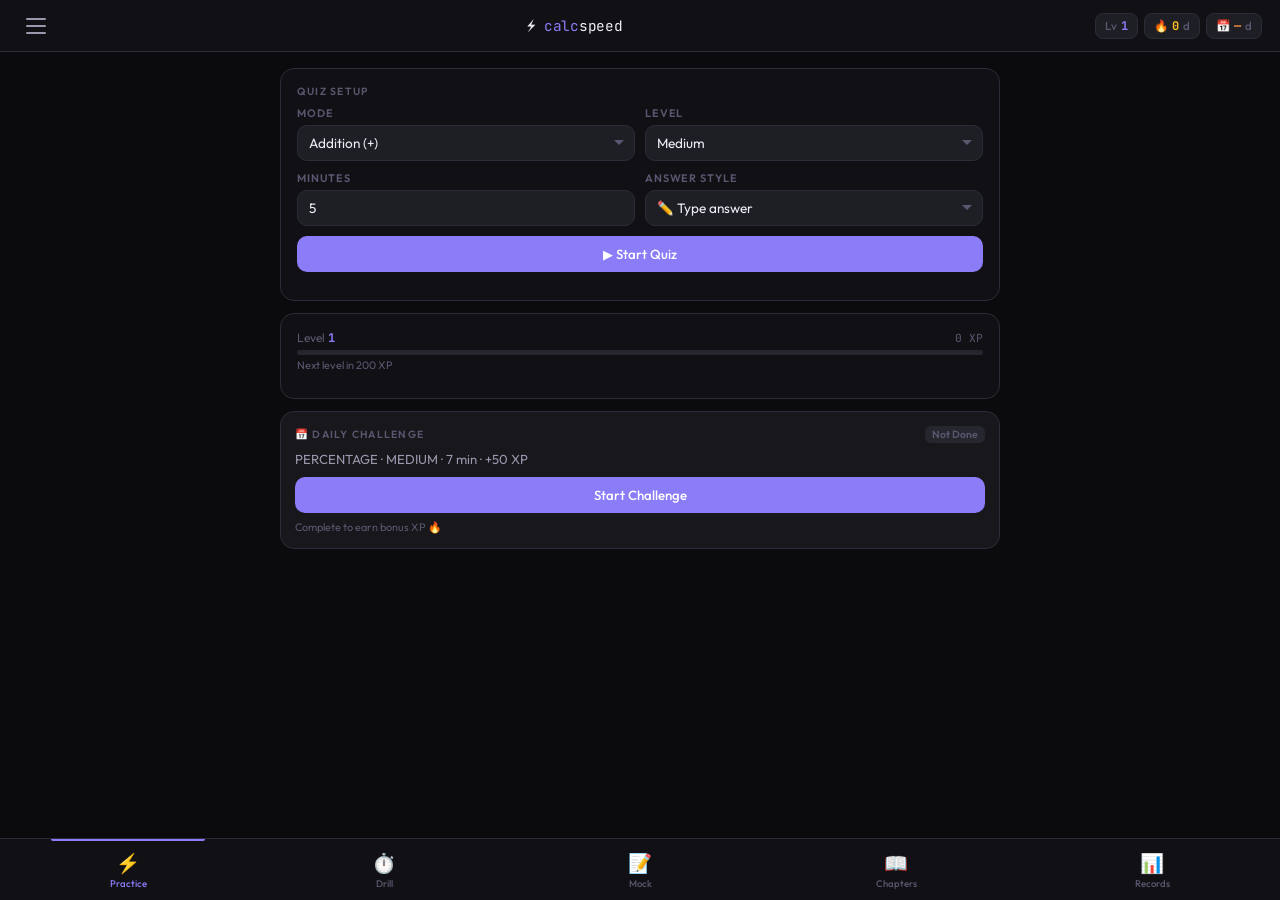
==== commit 99b451cb: "Update index.html" ====
--- a/index.html
+++ b/index.html
@@ -18,11 +18,7 @@
 
   <div class="logo">⚡ <em>calc</em>speed</div>
 
-  <a href="https://quizmasterapps.vercel.app/index.html"
-     class="quiz-btn"
-     title="Back to Quiz Master">
-    🧠 Quiz Master
-  </a>
+
 
   <div class="topbar-right">
     <div class="badge-pill level-pill">Lv <b id="topLevel">1</b></div>
@@ -39,6 +35,12 @@
     <button class="drawer-close" id="drawerClose">✕</button>
   </div>
   <div class="drawer-section-label">Practice</div>
+  <button class="drawer-item"
+        onclick="window.location.href='https://quizmasterapps.vercel.app/index.html'">
+    <span class="di-icon">🧠</span>
+    <span class="di-label">Quiz Master</span>
+    <span class="di-sub">Back to quiz app</span>
+</button>
   <button class="drawer-item active" data-page="practice"><span class="di-icon">⚡</span><span class="di-label">Practice Mode</span><span class="di-sub">Timer quiz · MCQ &amp; fill-in</span></button>
   <button class="drawer-item" data-page="speed"><span class="di-icon">⏱️</span><span class="di-label">Speed Drill</span><span class="di-sub">Per-question countdown</span></button>
   <button class="drawer-item" data-page="mock"><span class="di-icon">📝</span><span class="di-label">Mock Test</span><span class="di-sub">SSC/IBPS · negative marks</span></button>
--- a/css/style.css
+++ b/css/style.css
@@ -63,6 +63,25 @@
 /* ════════════════════════════════════════════════════════════════
    TOPBAR
    ════════════════════════════════════════════════════════════════ */
+.quiz-btn {
+    text-decoration: none;
+    color: var(--t1);
+    background: var(--s2);
+    border: 1px solid var(--br);
+    border-radius: 12px;
+    padding: 6px 12px;
+    font-size: 0.8rem;
+    font-weight: 600;
+    margin-left: 12px;
+    transition: all 0.2s ease;
+    white-space: nowrap;
+}
+
+.quiz-btn:hover {
+    background: var(--accent);
+    color: #fff;
+    transform: translateY(-1px);
+}
 .topbar {
   display: flex;
   align-items: center;
